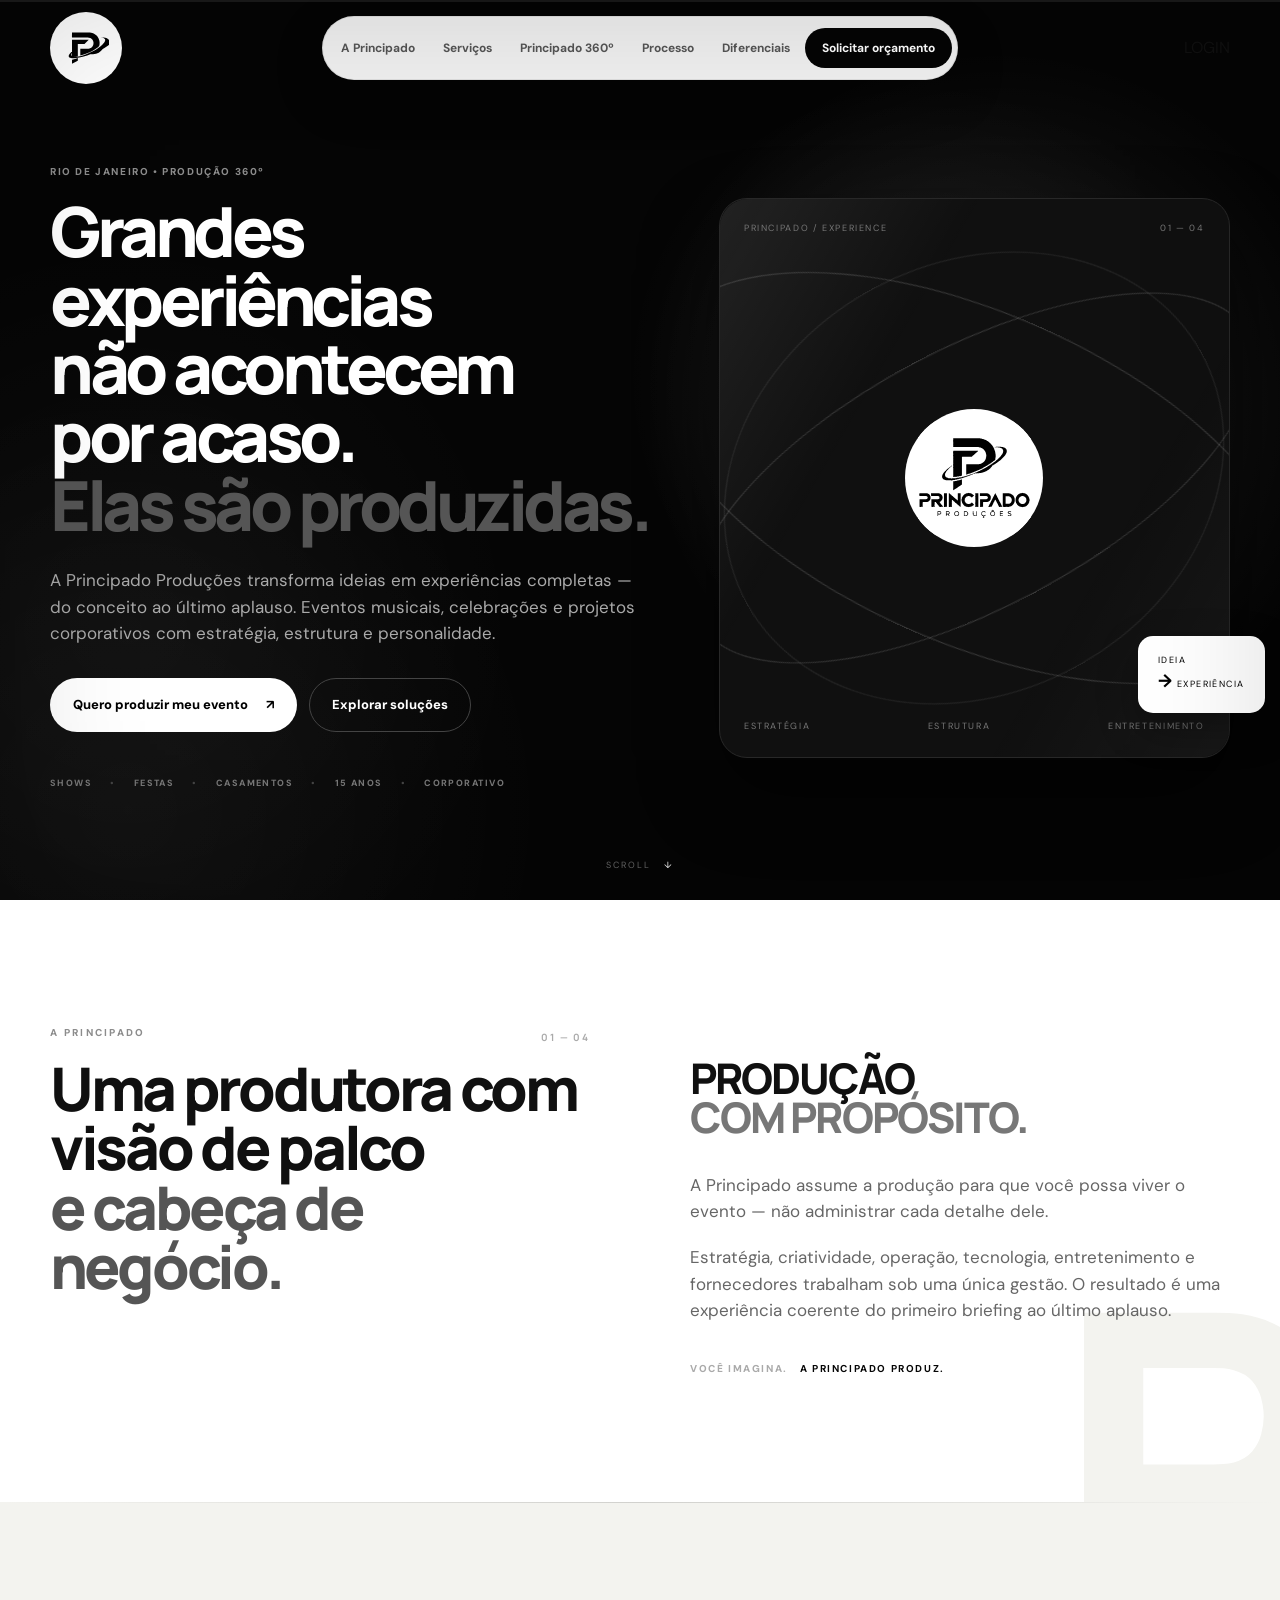
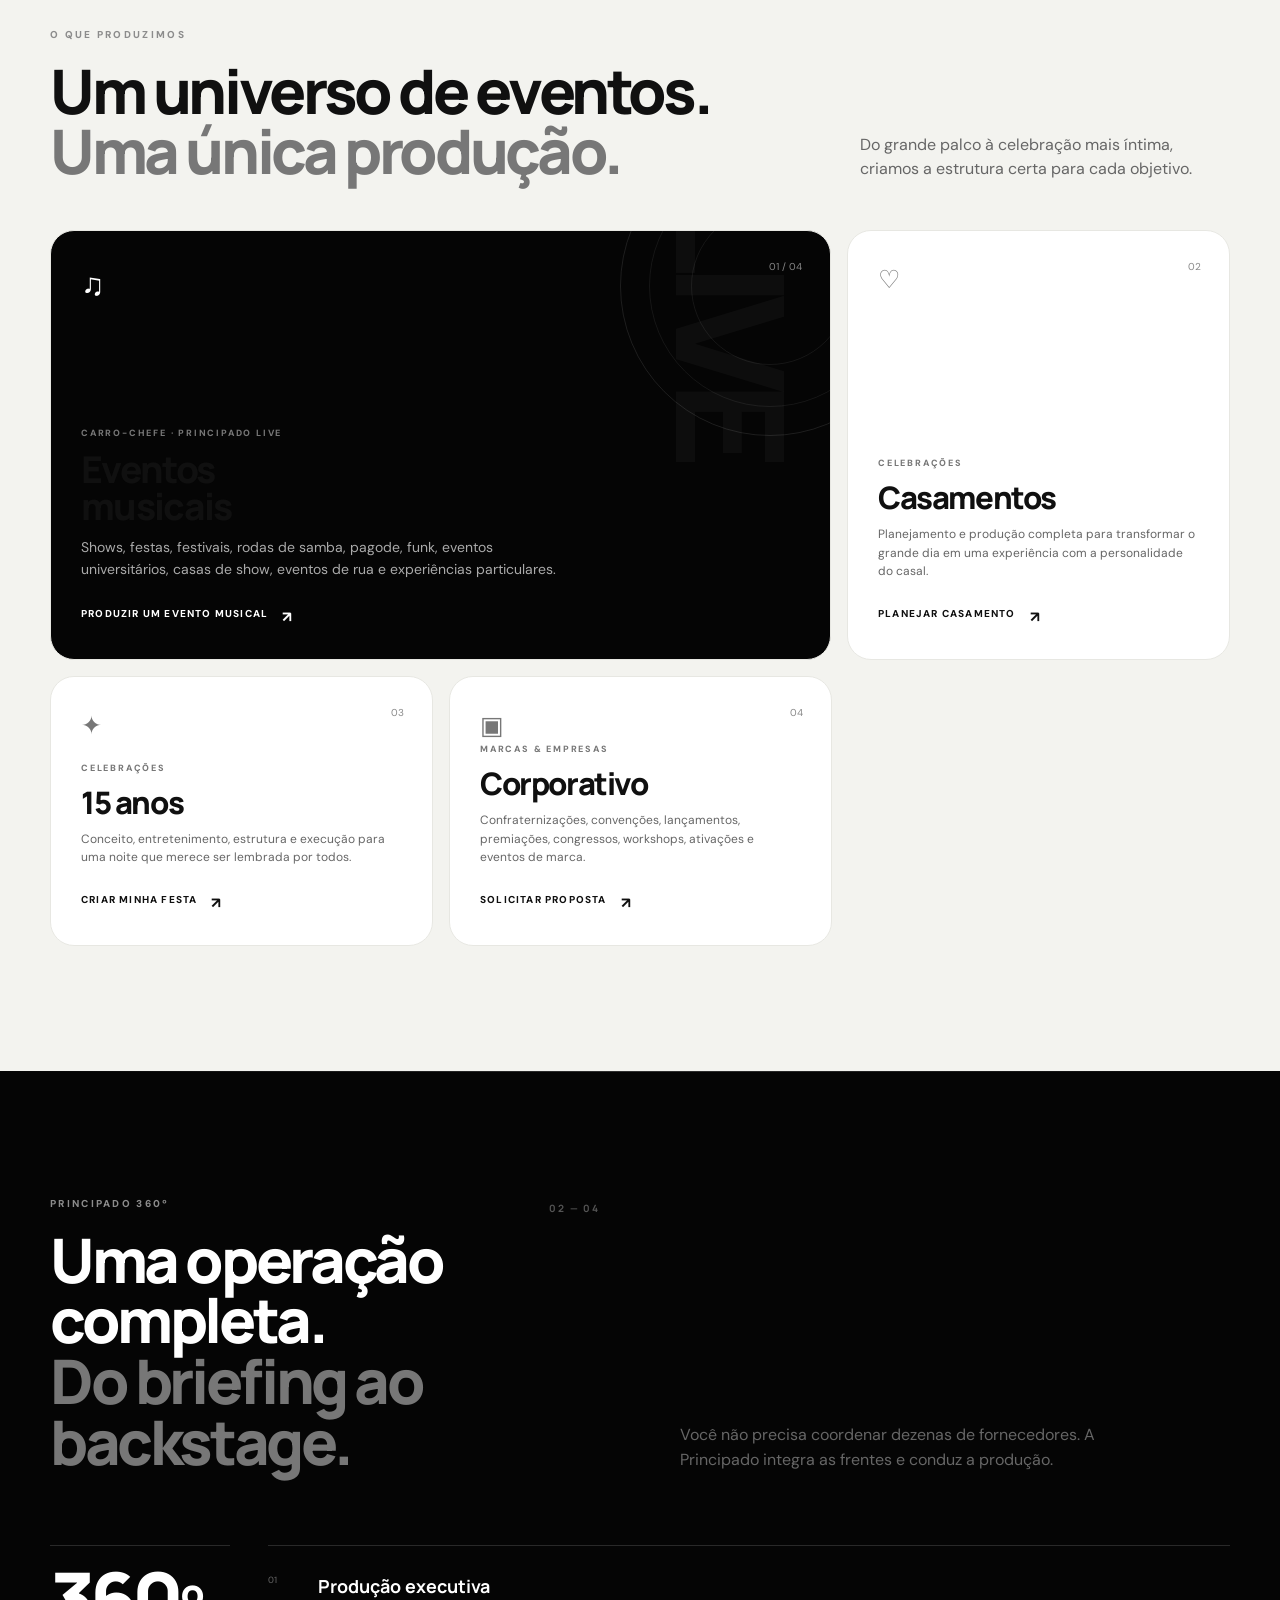
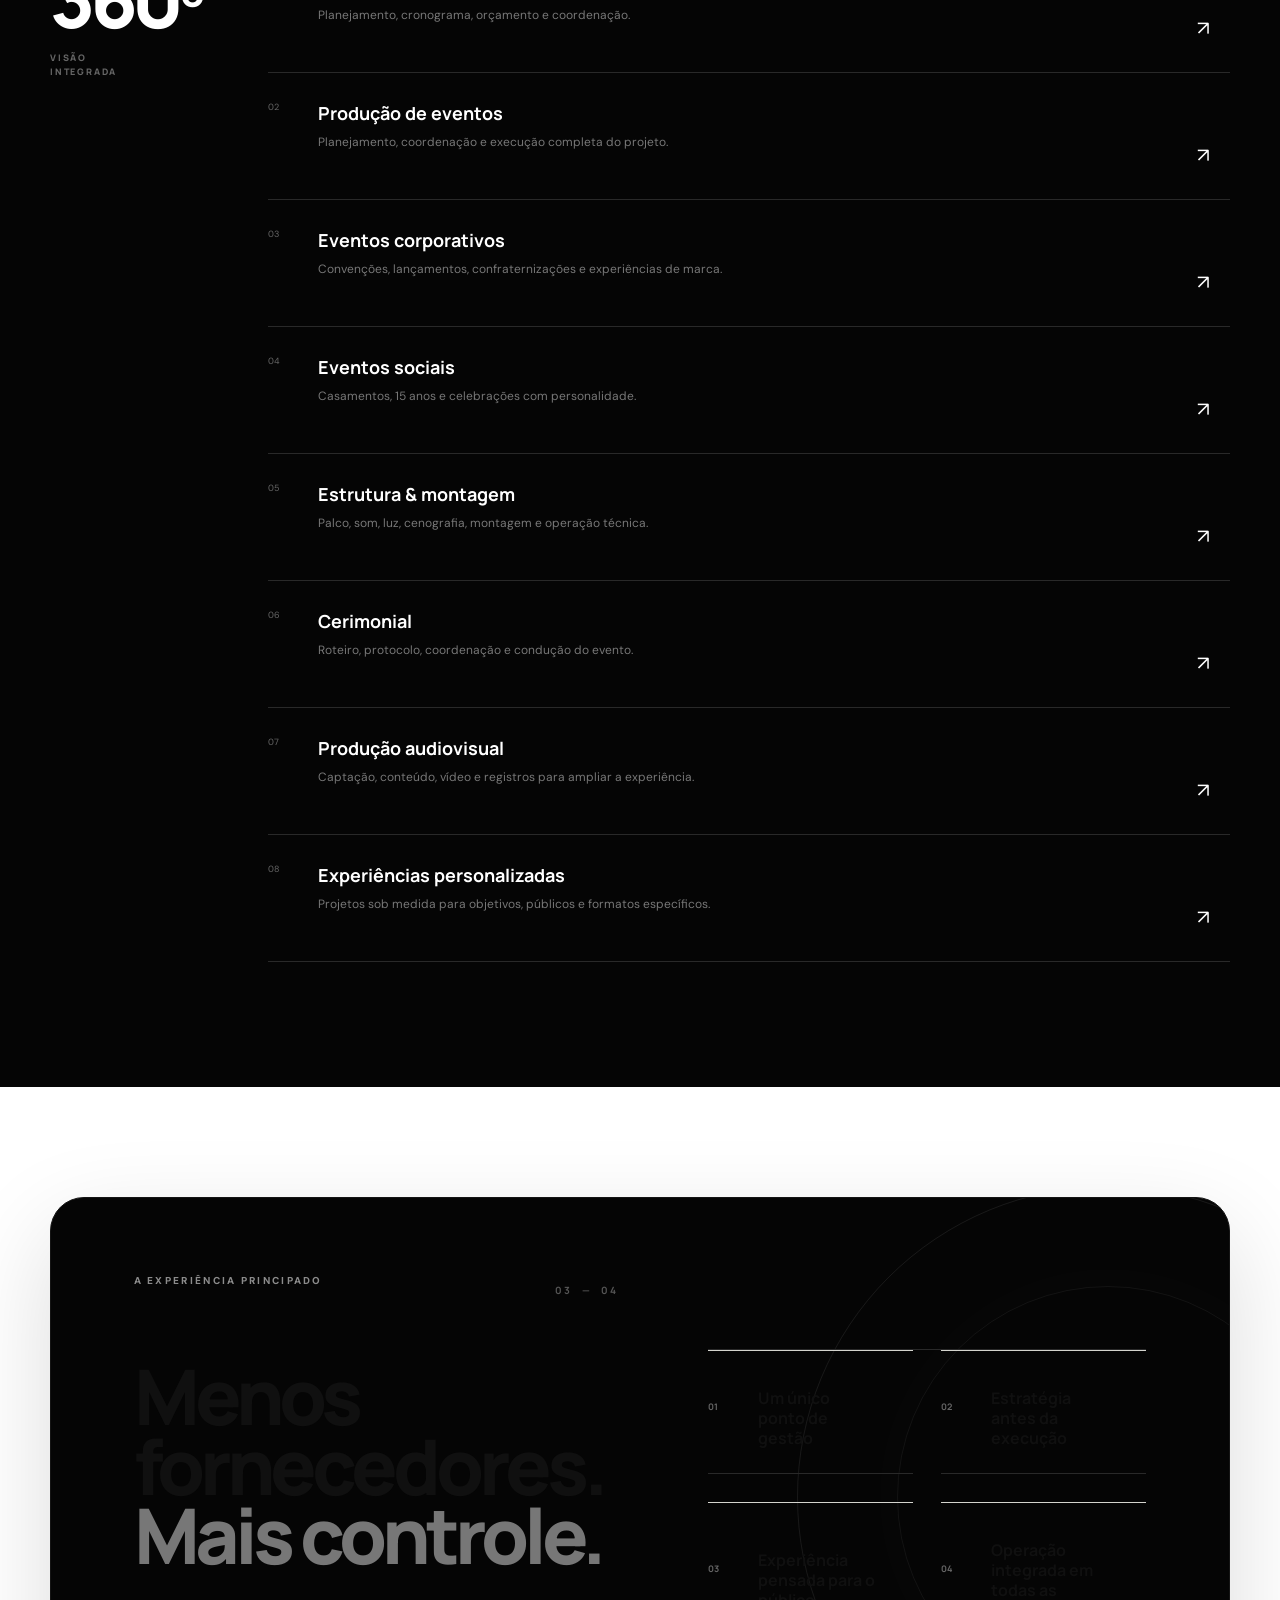
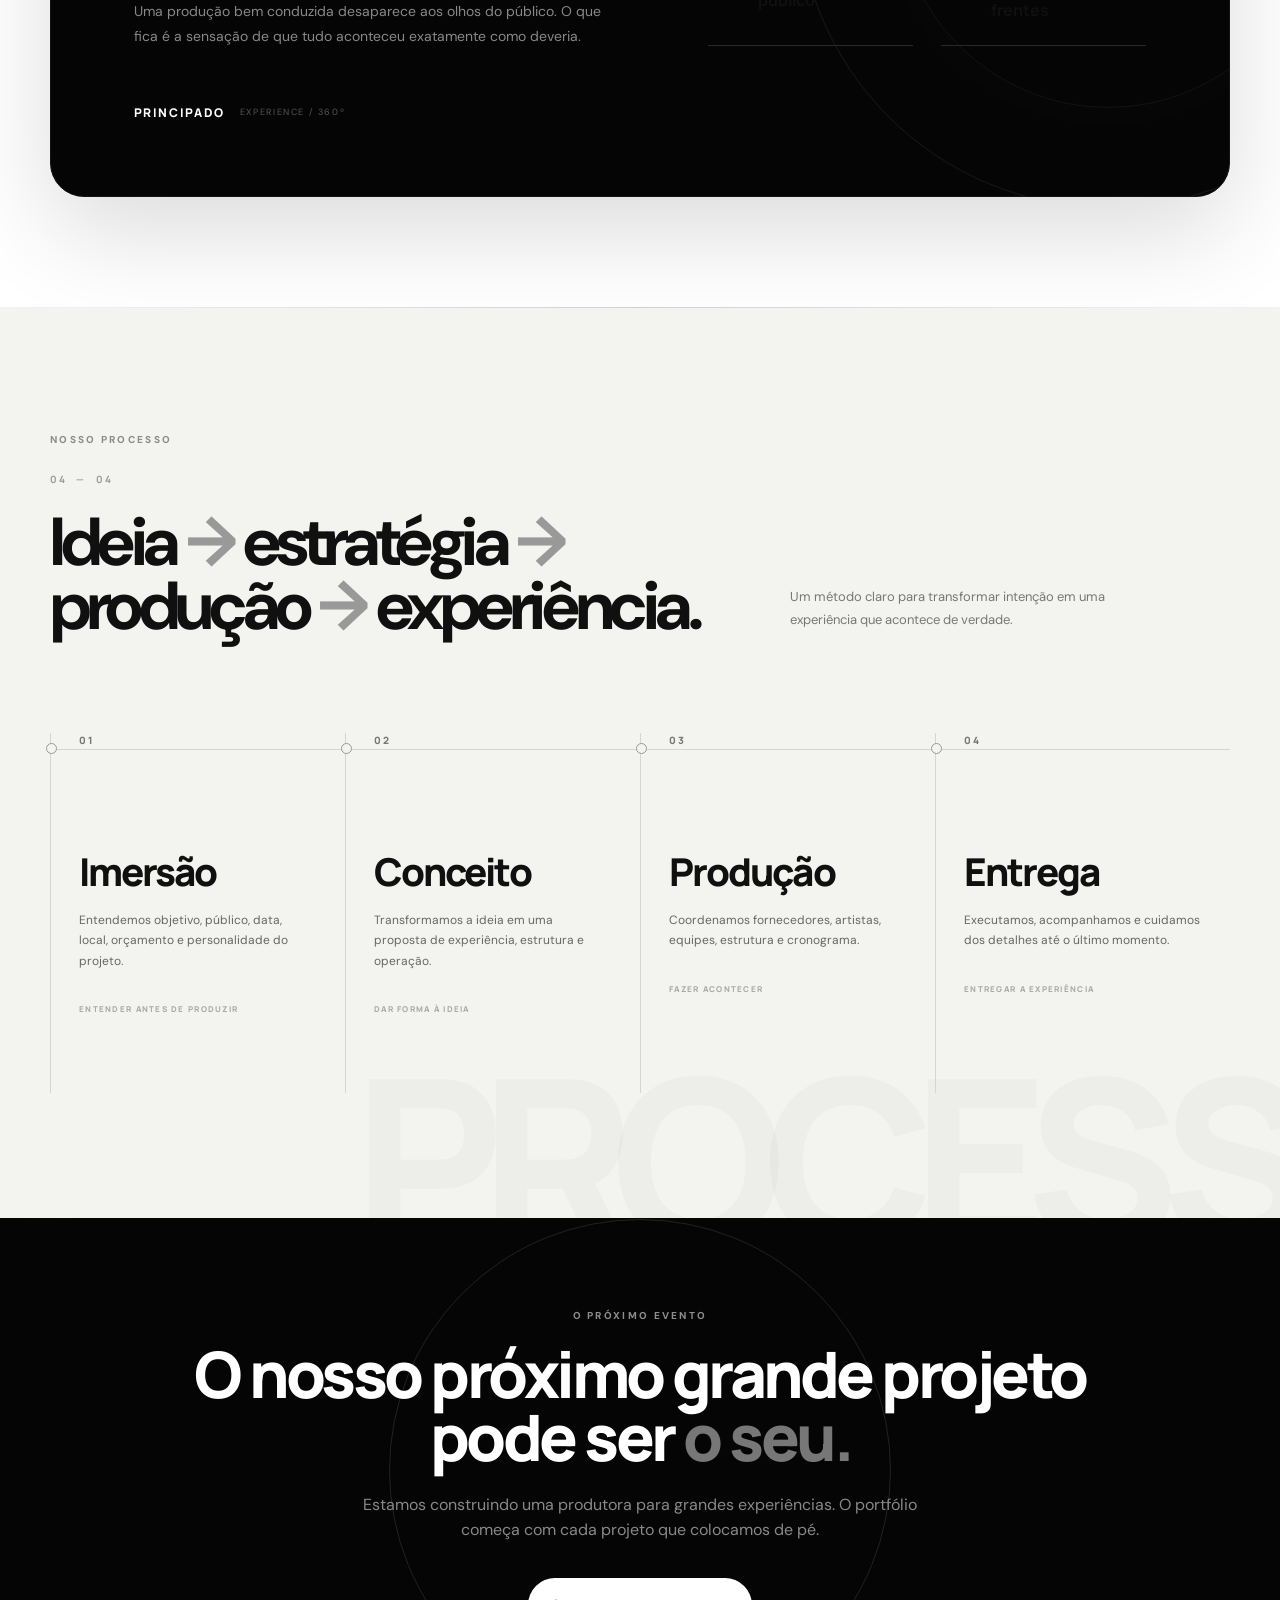
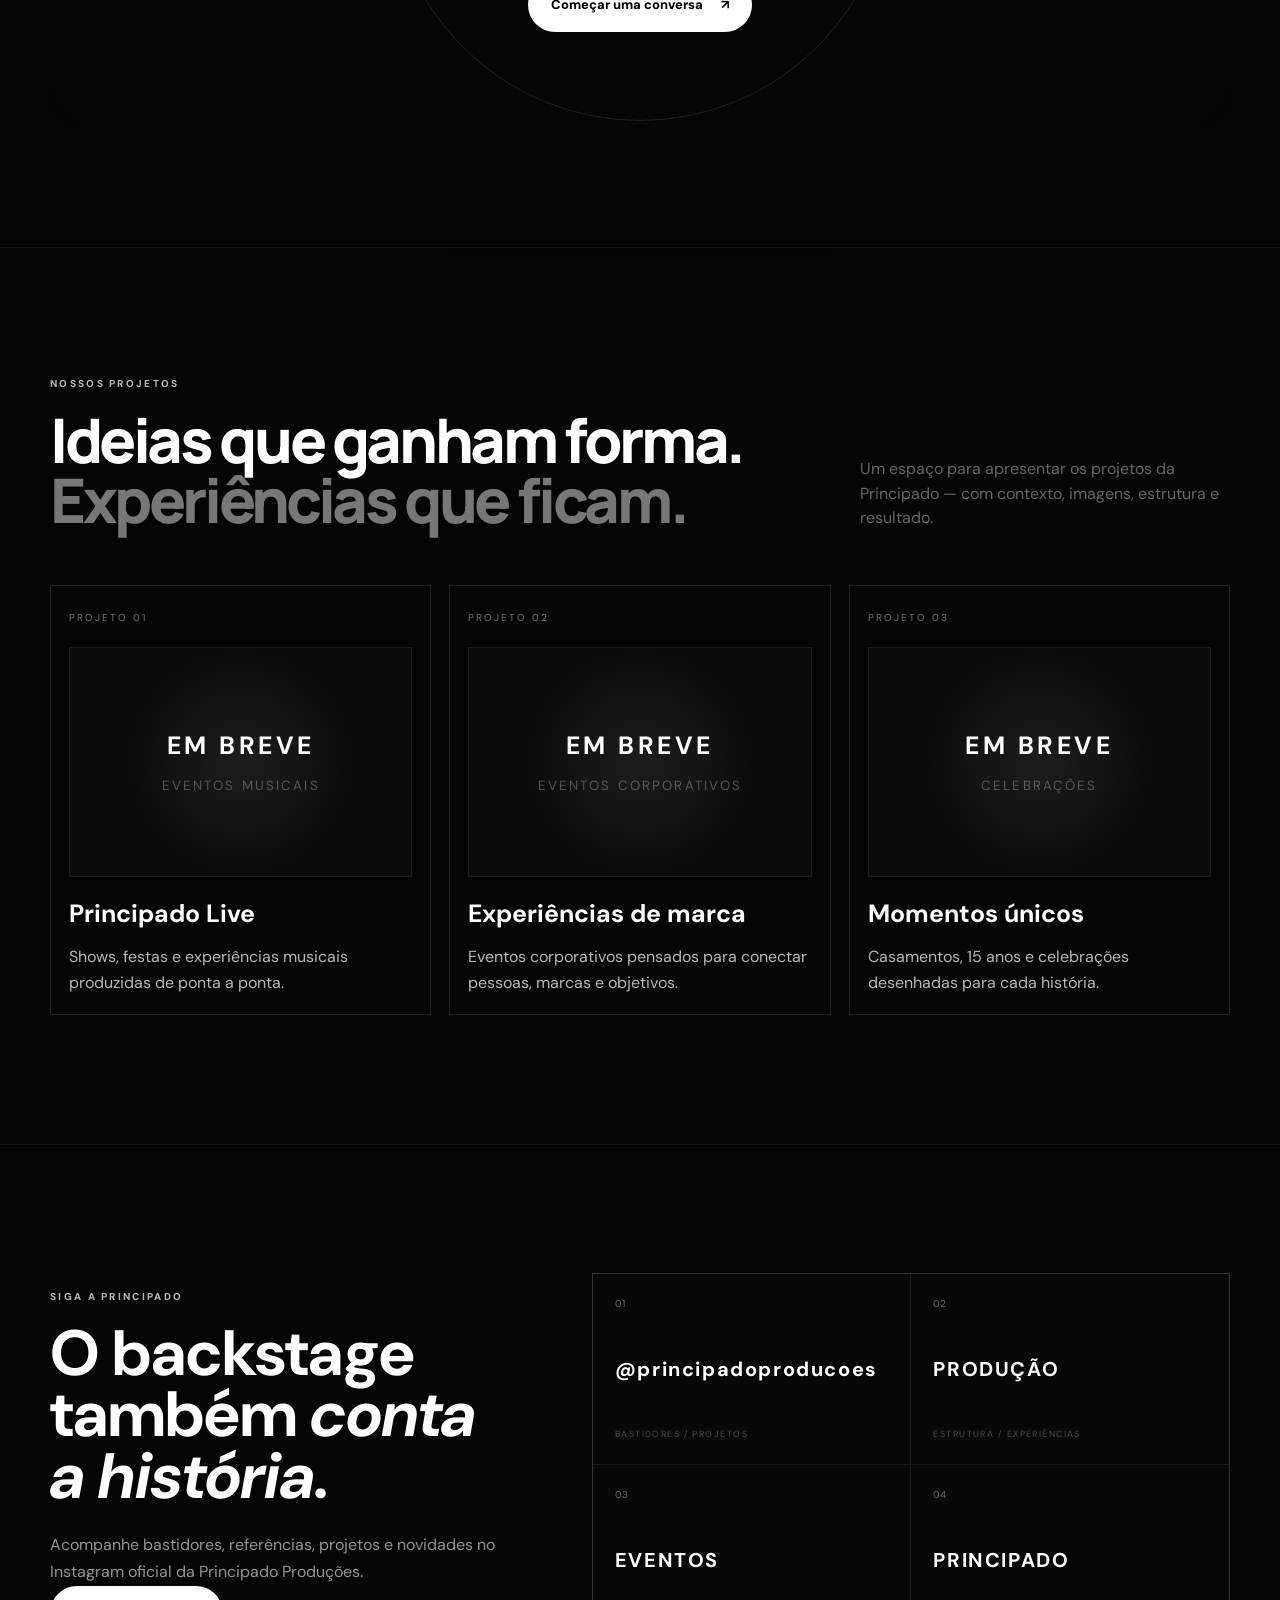
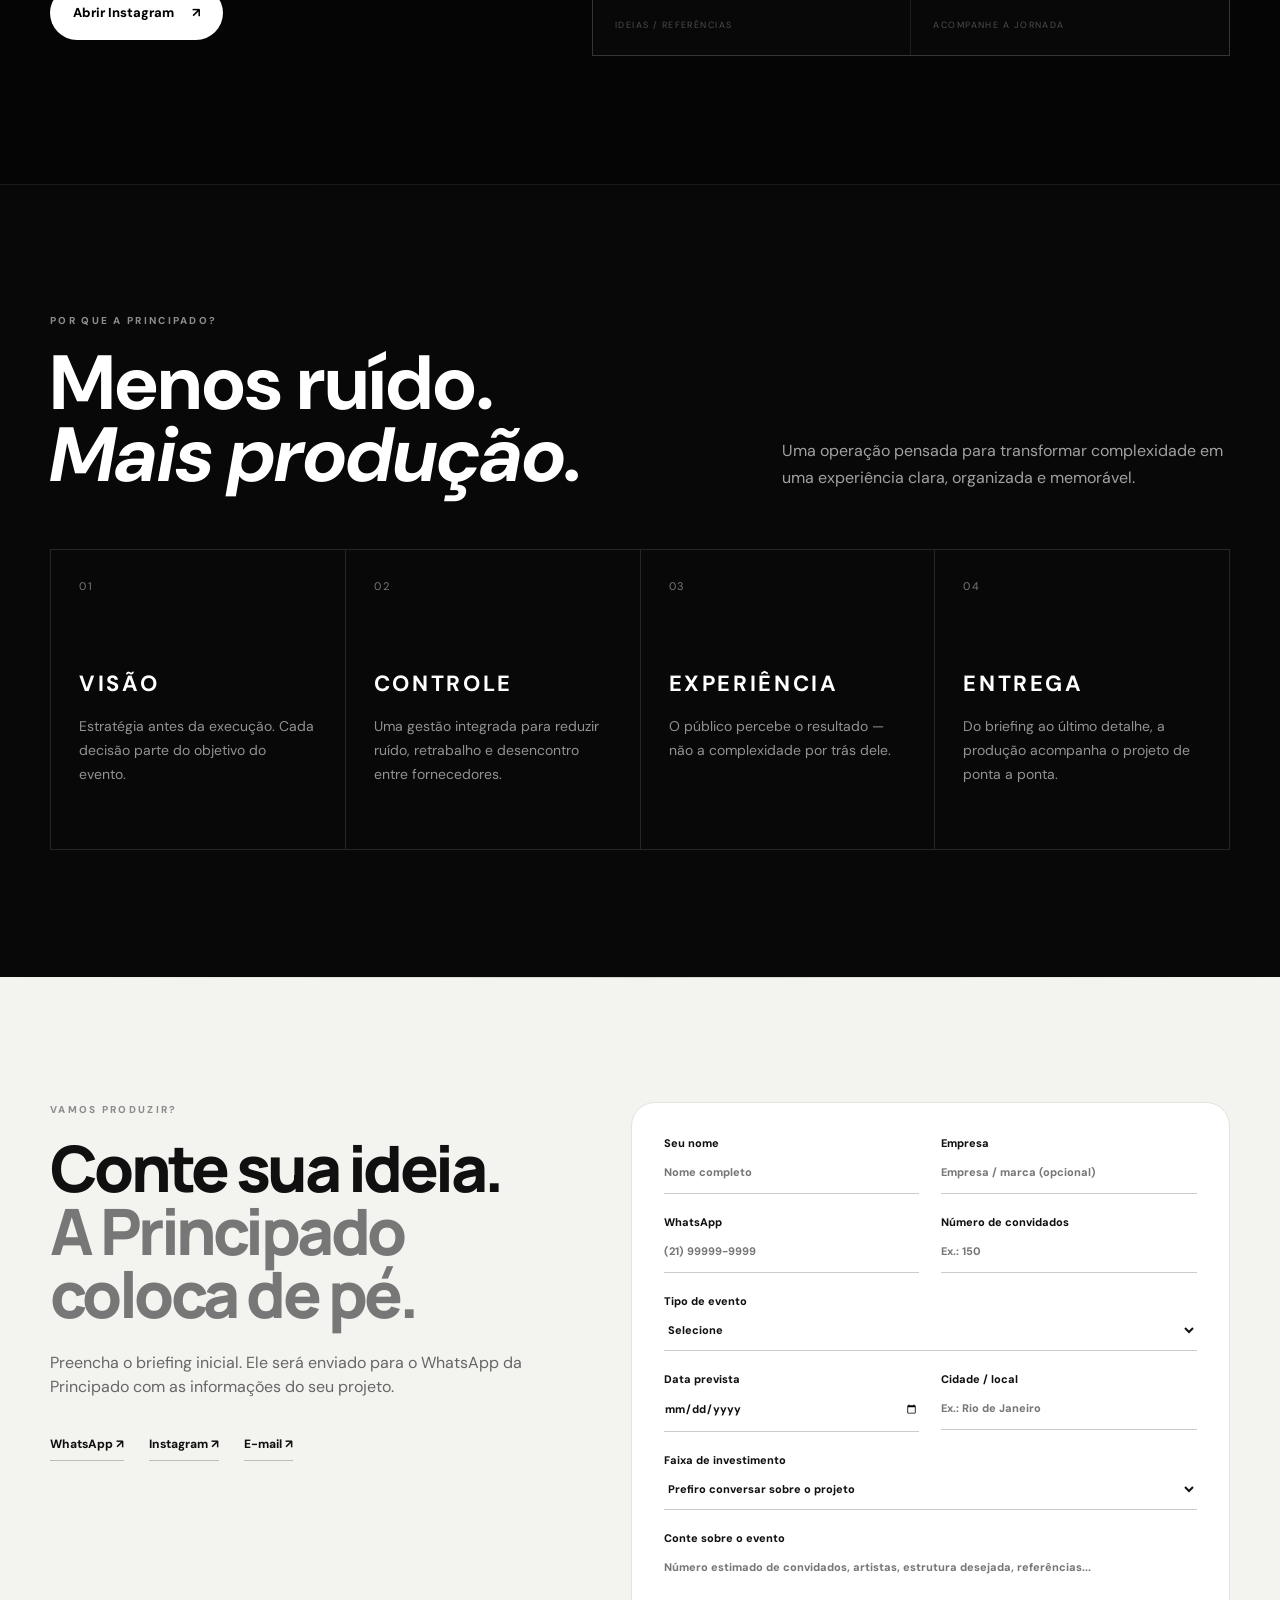
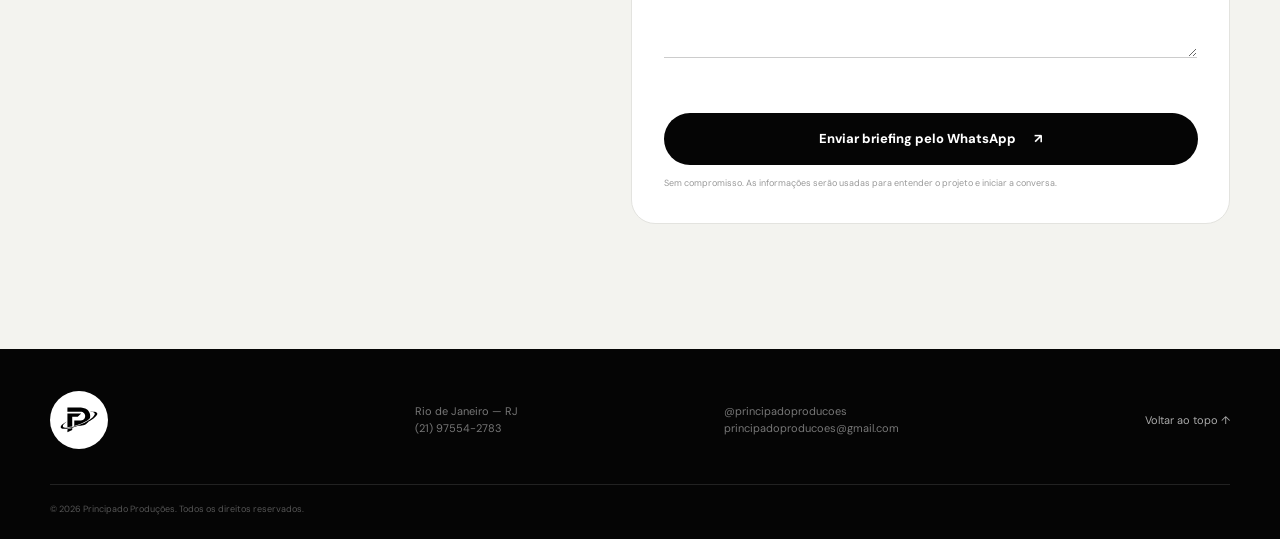
==== index.html @ 963b9188 "Add LOGIN link to home header" ====
<!doctype html>
<html lang="pt-BR">
<head>
  <meta charset="utf-8">
  <meta name="viewport" content="width=device-width,initial-scale=1">
  <meta name="description" content="Principado Produções — produção 360º de eventos musicais, casamentos, 15 anos e eventos corporativos no Rio de Janeiro.">
  <meta name="keywords" content="produção de eventos, eventos Rio de Janeiro, produção 360, shows, casamentos, 15 anos, eventos corporativos">
  <meta name="author" content="Principado Produções">
  <meta name="robots" content="index,follow,max-image-preview:large">
  <link rel="canonical" href="https://principadoproducoes.vercel.app/">
  <meta name="theme-color" content="#050505">
  <meta property="og:title" content="Principado Produções | Grandes experiências são produzidas">
  <meta property="og:description" content="Produção 360º para eventos musicais, sociais e corporativos.">
  <meta property="og:type" content="website">
  <meta property="og:url" content="https://principadoproducoes.vercel.app/">
  <meta property="og:locale" content="pt_BR">
  <meta name="twitter:card" content="summary_large_image">
  <meta name="twitter:title" content="Principado Produções | Grandes experiências são produzidas">
  <meta name="twitter:description" content="Produção 360º para eventos musicais, sociais e corporativos.">
  <title>Principado Produções | Grandes experiências são produzidas</title>
  <link rel="icon" type="image/svg+xml" href="assets/favicon-principado-exact.svg?v=5"><link rel="shortcut icon" href="assets/favicon-principado-exact.svg?v=5">
  <link rel="preconnect" href="https://fonts.googleapis.com">
  <link rel="preconnect" href="https://fonts.gstatic.com" crossorigin>
  <link href="https://fonts.googleapis.com/css2?family=DM+Sans:wght@400;500;600;700&family=Manrope:wght@500;600;700;800&display=swap" rel="stylesheet">
  <link rel="stylesheet" href="style.css">
  <script>
    window.va = window.va || function () { (window.vaq = window.vaq || []).push(arguments); };
    window.si = window.si || function () { (window.siq = window.siq || []).push(arguments); };
  </script>
  <script defer src="/_vercel/insights/script.js"></script>
  <script defer src="/_vercel/speed-insights/script.js"></script>
</head>
<body>
  <div class="cursor-glow"></div>

  <header class="header">
    <div class="container nav">
      <a class="brand brand-header-exact" href="#inicio" aria-label="Principado Produções"><span class="brand-header-circle" aria-hidden="true"><svg viewBox="0 0 1251 894" xmlns="http://www.w3.org/2000/svg" role="img" aria-label="P Principado Produções"><path fill="#000" d="M244 21l-1 140 2 2h428l30 2 40 12 30 18 28 29 17 32 7 24 3 20-1 35-9 35-11 23-12 17-19 19-24 16-33 14-27 5H470v188l71-21 80-30 104-43 81-39 64-37 41-28 39-31 33-33 10-45 1-50-3-27-7-32-17-48-24-43-17-22-24-24-38-28-32-17-37-14-31-8-34-6-44-4H244zm455 204H244v469l94-12 64-13 1-2-1-329 182-1zM1225 215l-10-17-16-13-21-10-35-9-37-5-32-1-51 3 57 8 21 6 19 9 15 13 6 9 4 12v22l-5 17-11 23-21 31-35 40-43 40-54 42-55 37-56 33-54 28-165 74-68 27-83 27-76 16-61 9-53 2-41-10-19-11-10-10-6-11-3-10v-16l6-20 10-19 20-26 37-36 60-48-44 24-50 33-37 29-32 30-22 26-12 20-7 22v16l3 10 8 13 10 9 17 9 22 7 34 5 57 0 47-4 86-13 97-22 122-38 84-32 76 0 33-3 48-10 35-12 35-17 43-29 36-35 30-39 47-25 51-32 60-44 36-31 43-44 32-44 12-31 1-16zM403 719l-3-1-53 20-48 14-54 12-1 109 158-82z"/></svg></span></a>
      <button class="menu-toggle" aria-label="Abrir menu" aria-expanded="false">
        <span></span><span></span><span></span>
      </button>
      <a class="login-link" href="https://principadodashboardproducoes.vercel.app/" aria-label="Login do painel Principado Produções">LOGIN</a>
      <nav class="nav-links">
        <a href="#principado">A Principado</a>
        <a href="#servicos">Serviços</a>
        <a href="#360">Principado 360º</a>
        <a href="#processo">Processo</a>
        <a href="#diferenciais">Diferenciais</a>
        <a class="nav-button" href="#orcamento">Solicitar orçamento</a>
      </nav>
    </div>
  </header>

  <main id="inicio">
    <section class="hero">
      <div class="hero-noise"></div>
      <div class="container hero-grid">
        <div class="hero-copy reveal">
          <p class="kicker">RIO DE JANEIRO • PRODUÇÃO 360º</p>
          <h1>Grandes experiências não acontecem por acaso.<br><em>Elas são produzidas.</em></h1>
          <p class="hero-lead">A Principado Produções transforma ideias em experiências completas — do conceito ao último aplauso. Eventos musicais, celebrações e projetos corporativos com estratégia, estrutura e personalidade.</p>
          <div class="actions">
            <a class="button primary" href="#orcamento">Quero produzir meu evento <b>↗</b></a>
            <a class="button secondary" href="#eventos">Explorar soluções</a>
          </div>
          <div class="hero-tags"><span>SHOWS</span><span>FESTAS</span><span>CASAMENTOS</span><span>15 ANOS</span><span>CORPORATIVO</span></div>
        </div>
        <div class="hero-experience reveal delay">
          <div class="hero-card">
            <div class="hero-card-top"><span>PRINCIPADO / EXPERIENCE</span><span>01 — 04</span></div>
            <div class="orbit orbit-one"></div><div class="orbit orbit-two"></div><div class="orbit orbit-three"></div>
            <div class="hero-logo-wrap"><span class="hero-logo-exact-circle"><img class="hero-logo-exact" src="assets/logo-principado-exact.svg" alt="Principado Produções"></span></div>
            <div class="hero-card-bottom"><span>ESTRATÉGIA</span><span>ESTRUTURA</span><span>ENTRETENIMENTO</span></div>
          </div>
          <div class="floating-note">IDEIA<br><strong>→</strong> EXPERIÊNCIA</div>
        </div>
      </div>
      <div class="scroll-hint">SCROLL <span>↓</span></div>
    </section>

    <section class="statement" id="principado">
      <div class="container statement-grid">
        <div class="statement-intro reveal"><p class="kicker">A PRINCIPADO</p><div class="statement-index">01 <span>—</span> 04</div><h2>Uma produtora com visão de palco <em>e cabeça de negócio.</em></h2></div>
        <div class="statement-copy reveal">
          <div class="statement-highlight">PRODUÇÃO<br><em>COM PROPÓSITO.</em></div>
          <p>A Principado assume a produção para que você possa viver o evento — não administrar cada detalhe dele.</p>
          <p>Estratégia, criatividade, operação, tecnologia, entretenimento e fornecedores trabalham sob uma única gestão. O resultado é uma experiência coerente do primeiro briefing ao último aplauso.</p>
          <div class="statement-signature"><span>VOCÊ IMAGINA.</span><strong>A PRINCIPADO PRODUZ.</strong></div>
        </div>
      </div>
    </section>

    <section class="event-section" id="eventos">
      <div class="container">
        <div class="section-head reveal"><div><p class="kicker">O QUE PRODUZIMOS</p><h2>Um universo de eventos.<br><em>Uma única produção.</em></h2></div><p>Do grande palco à celebração mais íntima, criamos a estrutura certa para cada objetivo.</p></div>
        <div class="event-grid">
          <article class="event-card main-event reveal"><div class="event-orbit" aria-hidden="true"></div><div class="event-icon">♫</div><span class="event-number">01 / 04</span><div class="event-content"><small>CARRO-CHEFE · PRINCIPADO LIVE</small><h3>Eventos<br>musicais</h3><p>Shows, festas, festivais, rodas de samba, pagode, funk, eventos universitários, casas de show, eventos de rua e experiências particulares.</p><a href="#orcamento">Produzir um evento musical <span>↗</span></a></div></article>
          <article class="event-card reveal"><div class="event-icon">♡</div><span class="event-number">02</span><div class="event-content"><small>CELEBRAÇÕES</small><h3>Casamentos</h3><p>Planejamento e produção completa para transformar o grande dia em uma experiência com a personalidade do casal.</p><a href="#orcamento">Planejar casamento <span>↗</span></a></div></article>
          <article class="event-card reveal"><div class="event-icon">✦</div><span class="event-number">03</span><div class="event-content"><small>CELEBRAÇÕES</small><h3>15 anos</h3><p>Conceito, entretenimento, estrutura e execução para uma noite que merece ser lembrada por todos.</p><a href="#orcamento">Criar minha festa <span>↗</span></a></div></article>
          <article class="event-card reveal"><div class="event-icon">▣</div><span class="event-number">04</span><div class="event-content"><small>MARCAS & EMPRESAS</small><h3>Corporativo</h3><p>Confraternizações, convenções, lançamentos, premiações, congressos, workshops, ativações e eventos de marca.</p><a href="#orcamento">Solicitar proposta <span>↗</span></a></div></article>
        </div>
      </div>
    </section>

    <section class="services" id="360"><span id="servicos" class="section-anchor" aria-hidden="true"></span>
      <div class="container">
        <div class="services-head reveal"><div class="services-title"><p class="kicker">PRINCIPADO 360º</p><div class="services-index">02 <span>—</span> 04</div><h2>Uma operação completa.<br><em>Do briefing ao backstage.</em></h2></div><p>Você não precisa coordenar dezenas de fornecedores. A Principado integra as frentes e conduz a produção.</p></div>
        <div class="services-stage"><div class="services-side reveal"><span class="services-side-number">360º</span><span class="services-side-label">VISÃO<br>INTEGRADA</span></div><div class="services-list">
          <div class="service reveal"><span>01</span><strong>Produção executiva</strong><p>Planejamento, cronograma, orçamento e coordenação.</p><a class="service-link" href="producao-de-eventos.html" aria-label="Conheça Produção de eventos">↗</a></div>
          <div class="service reveal"><span>02</span><strong>Produção de eventos</strong><p>Planejamento, coordenação e execução completa do projeto.</p><a class="service-link" href="producao-de-eventos.html">↗</a></div>
          <div class="service reveal"><span>03</span><strong>Eventos corporativos</strong><p>Convenções, lançamentos, confraternizações e experiências de marca.</p><a class="service-link" href="eventos-corporativos.html">↗</a></div>
          <div class="service reveal"><span>04</span><strong>Eventos sociais</strong><p>Casamentos, 15 anos e celebrações com personalidade.</p><a class="service-link" href="eventos-sociais.html">↗</a></div>
          <div class="service reveal"><span>05</span><strong>Estrutura & montagem</strong><p>Palco, som, luz, cenografia, montagem e operação técnica.</p><a class="service-link" href="estrutura-e-montagem.html">↗</a></div>
          <div class="service reveal"><span>06</span><strong>Cerimonial</strong><p>Roteiro, protocolo, coordenação e condução do evento.</p><a class="service-link" href="cerimonial.html">↗</a></div>
          <div class="service reveal"><span>07</span><strong>Produção audiovisual</strong><p>Captação, conteúdo, vídeo e registros para ampliar a experiência.</p><a class="service-link" href="producao-audiovisual.html">↗</a></div>
          <div class="service reveal"><span>08</span><strong>Experiências personalizadas</strong><p>Projetos sob medida para objetivos, públicos e formatos específicos.</p><a class="service-link" href="experiencias-personalizadas.html">↗</a></div>
        </div></div>
      </div>
    </section>

    <section class="experience experience-signature"><div class="container"><div class="experience-box reveal"><div class="experience-copy"><div class="experience-meta"><p class="kicker">A EXPERIÊNCIA PRINCIPADO</p><span>03 <i>—</i> 04</span></div><h2>Menos fornecedores.<br><em>Mais controle.</em></h2><p class="experience-lead">Uma produção bem conduzida desaparece aos olhos do público. O que fica é a sensação de que tudo aconteceu exatamente como deveria.</p><div class="experience-stamp"><strong>PRINCIPADO</strong><span>EXPERIENCE / 360º</span></div></div><div class="experience-points"><div class="experience-point"><b>01</b><span>Um único ponto de gestão</span><i>↗</i></div><div class="experience-point"><b>02</b><span>Estratégia antes da execução</span><i>↗</i></div><div class="experience-point"><b>03</b><span>Experiência pensada para o público</span><i>↗</i></div><div class="experience-point"><b>04</b><span>Operação integrada em todas as frentes</span><i>↗</i></div></div></div></div></section>

    <section class="process-section" id="processo"><div class="container"><div class="process-head reveal"><div><p class="kicker">NOSSO PROCESSO</p><span class="process-index">04 <i>—</i> 04</span><h2>Ideia <em>→</em> estratégia <em>→</em> produção <em>→</em> experiência.</h2></div><p>Um método claro para transformar intenção em uma experiência que acontece de verdade.</p></div><div class="process-timeline" data-process><div class="process-line"><span></span></div><div class="process-step reveal" data-process-step><span class="process-number">01</span><div class="process-marker"></div><div class="process-content"><h3>Imersão</h3><p>Entendemos objetivo, público, data, local, orçamento e personalidade do projeto.</p><small>ENTENDER ANTES DE PRODUZIR</small></div></div><div class="process-step reveal" data-process-step><span class="process-number">02</span><div class="process-marker"></div><div class="process-content"><h3>Conceito</h3><p>Transformamos a ideia em uma proposta de experiência, estrutura e operação.</p><small>DAR FORMA À IDEIA</small></div></div><div class="process-step reveal" data-process-step><span class="process-number">03</span><div class="process-marker"></div><div class="process-content"><h3>Produção</h3><p>Coordenamos fornecedores, artistas, equipes, estrutura e cronograma.</p><small>FAZER ACONTECER</small></div></div><div class="process-step reveal" data-process-step><span class="process-number">04</span><div class="process-marker"></div><div class="process-content"><h3>Entrega</h3><p>Executamos, acompanhamos e cuidamos dos detalhes até o último momento.</p><small>ENTREGAR A EXPERIÊNCIA</small></div></div></div></div></section>

    <section class="no-portfolio"><div class="container"><div class="future-card reveal"><p class="kicker">O PRÓXIMO EVENTO</p><h2>O nosso próximo grande projeto pode ser <em>o seu.</em></h2><p>Estamos construindo uma produtora para grandes experiências. O portfólio começa com cada projeto que colocamos de pé.</p><a class="button primary" href="#orcamento">Começar uma conversa <b>↗</b></a></div></div></section>

    
    <section class="portfolio-section" id="projetos">
      <div class="container">
        <div class="section-head reveal"><div><p class="kicker">NOSSOS PROJETOS</p><h2>Ideias que ganham forma.<br><em>Experiências que ficam.</em></h2></div><p>Um espaço para apresentar os projetos da Principado — com contexto, imagens, estrutura e resultado.</p></div>
        <div class="portfolio-grid">
          <article class="portfolio-card reveal"><span>PROJETO 01</span><div class="portfolio-placeholder"><strong>EM BREVE</strong><small>EVENTOS MUSICAIS</small></div><h3>Principado Live</h3><p>Shows, festas e experiências musicais produzidas de ponta a ponta.</p></article>
          <article class="portfolio-card reveal"><span>PROJETO 02</span><div class="portfolio-placeholder"><strong>EM BREVE</strong><small>EVENTOS CORPORATIVOS</small></div><h3>Experiências de marca</h3><p>Eventos corporativos pensados para conectar pessoas, marcas e objetivos.</p></article>
          <article class="portfolio-card reveal"><span>PROJETO 03</span><div class="portfolio-placeholder"><strong>EM BREVE</strong><small>CELEBRAÇÕES</small></div><h3>Momentos únicos</h3><p>Casamentos, 15 anos e celebrações desenhadas para cada história.</p></article>
        </div>
      </div>
    </section>
    <section class="instagram-section" id="instagram">
      <div class="container instagram-grid">
        <div class="instagram-copy reveal"><p class="kicker">SIGA A PRINCIPADO</p><h2>O backstage também <em>conta a história.</em></h2><p>Acompanhe bastidores, referências, projetos e novidades no Instagram oficial da Principado Produções.</p><a class="button primary" href="https://instagram.com/principadoproducoes" target="_blank" rel="noopener">Abrir Instagram <b>↗</b></a></div>
        <div class="instagram-wall reveal"><a href="https://instagram.com/principadoproducoes" target="_blank" rel="noopener"><span>01</span><strong>@principadoproducoes</strong><small>BASTIDORES / PROJETOS</small></a><a href="https://instagram.com/principadoproducoes" target="_blank" rel="noopener"><span>02</span><strong>PRODUÇÃO</strong><small>ESTRUTURA / EXPERIÊNCIAS</small></a><a href="https://instagram.com/principadoproducoes" target="_blank" rel="noopener"><span>03</span><strong>EVENTOS</strong><small>IDEIAS / REFERÊNCIAS</small></a><a href="https://instagram.com/principadoproducoes" target="_blank" rel="noopener"><span>04</span><strong>PRINCIPADO</strong><small>ACOMPANHE A JORNADA</small></a></div>
      </div>
    </section>
    <section class="why-principado" id="diferenciais">
      <div class="container">
        <div class="why-head reveal">
          <div><p class="kicker">POR QUE A PRINCIPADO?</p><h2>Menos ruído.<br><em>Mais produção.</em></h2></div>
          <p>Uma operação pensada para transformar complexidade em uma experiência clara, organizada e memorável.</p>
        </div>
        <div class="why-grid">
          <article class="why-card reveal"><span>01</span><h3>VISÃO</h3><p>Estratégia antes da execução. Cada decisão parte do objetivo do evento.</p></article>
          <article class="why-card reveal"><span>02</span><h3>CONTROLE</h3><p>Uma gestão integrada para reduzir ruído, retrabalho e desencontro entre fornecedores.</p></article>
          <article class="why-card reveal"><span>03</span><h3>EXPERIÊNCIA</h3><p>O público percebe o resultado — não a complexidade por trás dele.</p></article>
          <article class="why-card reveal"><span>04</span><h3>ENTREGA</h3><p>Do briefing ao último detalhe, a produção acompanha o projeto de ponta a ponta.</p></article>
        </div>
      </div>
    </section>

    <section class="budget" id="orcamento"><div class="container budget-grid"><div class="budget-copy reveal"><p class="kicker">VAMOS PRODUZIR?</p><h2>Conte sua ideia.<br><em>A Principado coloca de pé.</em></h2><p>Preencha o briefing inicial. Ele será enviado para o WhatsApp da Principado com as informações do seu projeto.</p><div class="direct-contact"><a href="https://wa.me/5521975542783" target="_blank" rel="noopener">WhatsApp <span>↗</span></a><a href="https://instagram.com/principadoproducoes" target="_blank" rel="noopener">Instagram <span>↗</span></a><a href="mailto:principadoproducoes@gmail.com">E-mail <span>↗</span></a></div></div>
      <form class="budget-form reveal" id="budgetForm" novalidate>
        <div class="form-honeypot" aria-hidden="true"><label>Não preencher<input name="website" tabindex="-1" autocomplete="off"></label></div><div class="form-row"><label>Seu nome<input name="name" required placeholder="Nome completo"></label><label>Empresa<input name="company" placeholder="Empresa / marca (opcional)"></label></div><div class="form-row"><label>WhatsApp<input name="phone" required placeholder="(21) 99999-9999"></label><label>Número de convidados<input name="guests" inputmode="numeric" placeholder="Ex.: 150"></label></div><label>Tipo de evento<select name="event" required><option value="" disabled selected>Selecione</option><option>Evento musical / show</option><option>Festa / evento particular</option><option>Casamento</option><option>15 anos</option><option>Evento corporativo</option><option>Outro</option></select></label><div class="form-row"><label>Data prevista<input type="date" name="date"></label><label>Cidade / local<input name="location" placeholder="Ex.: Rio de Janeiro"></label></div><label>Faixa de investimento<select name="budget"><option value="" selected>Prefiro conversar sobre o projeto</option><option>Até R$ 30 mil</option><option>R$ 30 mil a R$ 60 mil</option><option>R$ 60 mil a R$ 100 mil</option><option>Acima de R$ 100 mil</option></select></label><label>Conte sobre o evento<textarea name="message" rows="5" placeholder="Número estimado de convidados, artistas, estrutura desejada, referências..."></textarea></label><div class="form-status" id="formStatus" role="status" aria-live="polite"></div><button class="button primary" type="submit">Enviar briefing pelo WhatsApp <b>↗</b></button><small>Sem compromisso. As informações serão usadas para entender o projeto e iniciar a conversa.</small></form>
    </div></section>
  </main>

  <footer class="footer"><div class="container footer-grid"><a class="brand brand-header-exact" href="#inicio" aria-label="Principado Produções"><span class="brand-header-circle"><img src="assets/logo-p-only.svg" alt="Principado Produções"></span></a><div><p>Rio de Janeiro — RJ</p><p>(21) 97554-2783</p></div><div><p>@principadoproducoes</p><p>principadoproducoes@gmail.com</p></div><a href="#inicio">Voltar ao topo ↑</a></div><div class="container copyright">© <span id="year"></span> Principado Produções. Todos os direitos reservados.</div></footer>
  <script src="script.js" defer></script>
</body>
</html>
---- style.css ----
@import url("./style-00.css");
@import url("./style-01.css");
@import url("./style-02.css");
@import url("./style-03.css");
@import url("./style-04.css");
@import url("./style-05.css");

/* --- Principado 2026 conversion, accessibility and responsive polish --- */
html{scroll-behavior:smooth}
body{overflow-x:hidden}
.why-principado{padding:clamp(80px,10vw,150px) 0;background:#080808;border-top:1px solid rgba(255,255,255,.08)}
.why-head{display:grid;grid-template-columns:1.2fr .8fr;gap:60px;align-items:end;margin-bottom:58px}
.why-head h2{margin:.4rem 0 0;font-size:clamp(42px,6vw,86px);line-height:.94}
.why-head>p{max-width:480px;color:rgba(255,255,255,.62);font-size:16px;line-height:1.7}
.why-grid{display:grid;grid-template-columns:repeat(4,1fr);border-top:1px solid rgba(255,255,255,.12);border-left:1px solid rgba(255,255,255,.12)}
.why-card{min-height:300px;padding:28px;border-right:1px solid rgba(255,255,255,.12);border-bottom:1px solid rgba(255,255,255,.12);transition:transform .35s ease,background .35s ease}
.why-card:hover{transform:translateY(-6px);background:rgba(255,255,255,.025)}
.why-card>span{display:block;font-size:11px;letter-spacing:.18em;opacity:.45;margin-bottom:72px}
.why-card h3{font-size:22px;letter-spacing:.12em;margin:0 0 14px}
.why-card p{font-size:14px;line-height:1.7;color:rgba(255,255,255,.56);margin:0}
.form-honeypot{position:absolute!important;width:1px;height:1px;overflow:hidden;clip:rect(0 0 0 0);white-space:nowrap}
.form-status{min-height:20px;margin:0 0 10px;font-size:13px;color:rgba(255,255,255,.68)}
.form-status.success{color:#fff}
.nav-links a.active{opacity:1}
@media (max-width:1100px){
  .why-grid{grid-template-columns:repeat(2,1fr)}
}
@media (max-width:800px){
  .why-head{grid-template-columns:1fr;gap:24px;margin-bottom:38px}
  .why-grid{grid-template-columns:1fr}
  .why-card{min-height:0;padding:24px}
  .why-card>span{margin-bottom:42px}
}
@media (max-width:600px){
  .why-principado{padding:78px 0}
  .why-head h2{font-size:clamp(38px,13vw,58px)}
}
@media (prefers-reduced-motion:reduce){
  html{scroll-behavior:auto}
  *,*::before,*::after{animation-duration:.01ms!important;animation-iteration-count:1!important;transition-duration:.01ms!important}
}

/* --- Sales funnel / services / portfolio --- */
.section-anchor{position:relative;top:-100px;display:block}.service{position:relative}.service-link{margin-left:auto;color:inherit;text-decoration:none;font-size:20px;transition:transform .25s ease,opacity .25s ease}.service:hover .service-link{transform:translate(4px,-4px);opacity:1}.portfolio-section,.instagram-section{padding:clamp(80px,10vw,150px) 0;background:#050505;border-top:1px solid rgba(255,255,255,.08)}.portfolio-grid{display:grid;grid-template-columns:repeat(3,1fr);gap:18px;margin-top:54px}.portfolio-card{border:1px solid rgba(255,255,255,.12);padding:18px;min-height:420px;transition:transform .35s ease,border-color .35s ease}.portfolio-card:hover{transform:translateY(-6px);border-color:rgba(255,255,255,.28)}.portfolio-card>span{font-size:10px;letter-spacing:.2em;opacity:.45}.portfolio-placeholder{height:230px;margin:18px 0;display:flex;flex-direction:column;align-items:center;justify-content:center;background:radial-gradient(circle,rgba(255,255,255,.08),transparent 55%),#0b0b0b;border:1px solid rgba(255,255,255,.08)}.portfolio-placeholder strong{font-size:25px;letter-spacing:.14em}.portfolio-placeholder small{margin-top:10px;letter-spacing:.16em;opacity:.45}.portfolio-card h3{font-size:25px;margin:0 0 10px}.portfolio-card p{color:rgba(255,255,255,.55);line-height:1.65;margin:0}.instagram-grid{display:grid;grid-template-columns:.85fr 1.15fr;gap:70px;align-items:center}.instagram-copy h2{font-size:clamp(42px,5vw,74px);line-height:.96;margin:.5rem 0 24px}.instagram-copy p:not(.kicker){color:rgba(255,255,255,.58);line-height:1.7;max-width:520px}.instagram-wall{display:grid;grid-template-columns:1fr 1fr;gap:1px;background:rgba(255,255,255,.1);border:1px solid rgba(255,255,255,.1)}.instagram-wall a{min-height:190px;padding:22px;background:#080808;color:#fff;text-decoration:none;display:flex;flex-direction:column;justify-content:space-between;transition:background .3s ease}.instagram-wall a:hover{background:#111}.instagram-wall span{font-size:10px;opacity:.4}.instagram-wall strong{font-size:20px;letter-spacing:.08em}.instagram-wall small{font-size:9px;letter-spacing:.16em;opacity:.45}@media(max-width:900px){.portfolio-grid{grid-template-columns:1fr 1fr}.instagram-grid{grid-template-columns:1fr;gap:45px}}@media(max-width:600px){.portfolio-grid{grid-template-columns:1fr}.instagram-wall{grid-template-columns:1fr}.instagram-wall a{min-height:150px}}

/* Contrast pass: ensure text remains readable on dark backgrounds */
body{color:#f5f5f5}.service-page,.portfolio-section,.instagram-section{color:#f5f5f5}.service-page p,.portfolio-section p,.instagram-section p{color:rgba(255,255,255,.72)}.portfolio-card p,.service-content p{color:rgba(255,255,255,.72)}.portfolio-card h3,.service-body h2,.instagram-copy h2{color:#fff}.service-point{color:rgba(255,255,255,.9)}.service-point span,.portfolio-placeholder small,.instagram-wall small{color:rgba(255,255,255,.62)}.instagram-wall strong{color:#fff}.section-head>p{color:rgba(255,255,255,.72)}


/* Light surfaces: use dark text for clear contrast */
body{color:#101010}
.statement,.event-section,.experience,.process-section,.budget{color:#101010}
.statement h2,.statement-highlight,.event-content h3,.experience h2,.experience-points span,.center-head h2,.process-step h3,.budget h2{color:#101010}
.statement-copy,.event-content p,.section-head>p,.services-head>p,.experience-points b,.process-step p,.budget-copy>p:not(.kicker){color:#666}
.event-content small{color:#777}
.event-number{color:#888}
.process-step span{color:#777}
.experience-points div{color:#101010}
.budget-form{color:#101010}
.budget-form label{color:#101010}
.budget-form input,.budget-form select,.budget-form textarea{color:#111}
.budget-form input::placeholder,.budget-form textarea::placeholder{color:#777;opacity:1}
.statement h2 em,.hero h1 em,.statement h2 em{color:#555}
.statement-highlight em{color:#777}

/* Header adapts to light sections while keeping white text over dark hero */
.header:not(.on-dark) .brand-text{color:#050505!important}
.header:not(.on-dark) .brand-text small{color:#050505!important}
.header:not(.on-dark) .menu-toggle span{background:#000!important}

/* Dark sections keep their intended light typography */
.hero,.services,.why-principado,.portfolio-section,.instagram-section,.footer{color:#fff}
.hero h1,.services-head h2,.why-head h2,.portfolio-card h3,.instagram-copy h2,.footer{color:#fff}
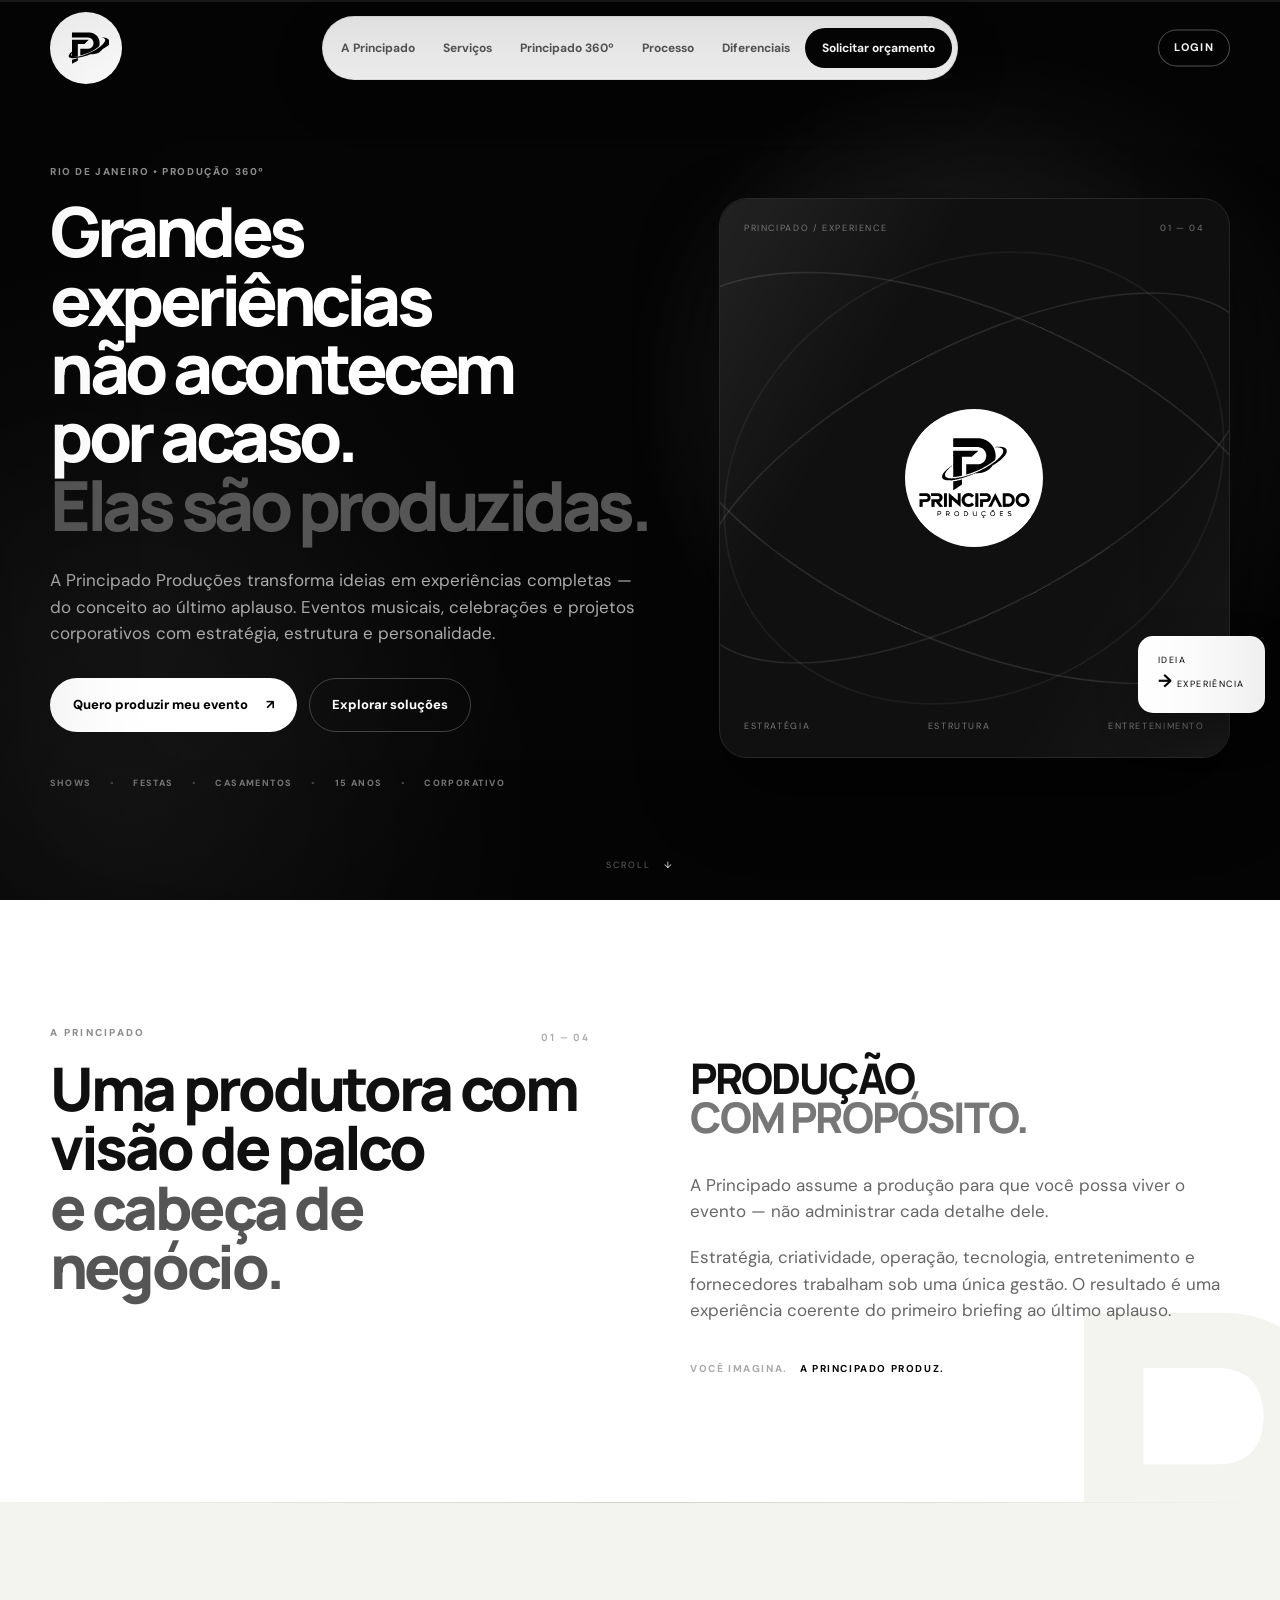
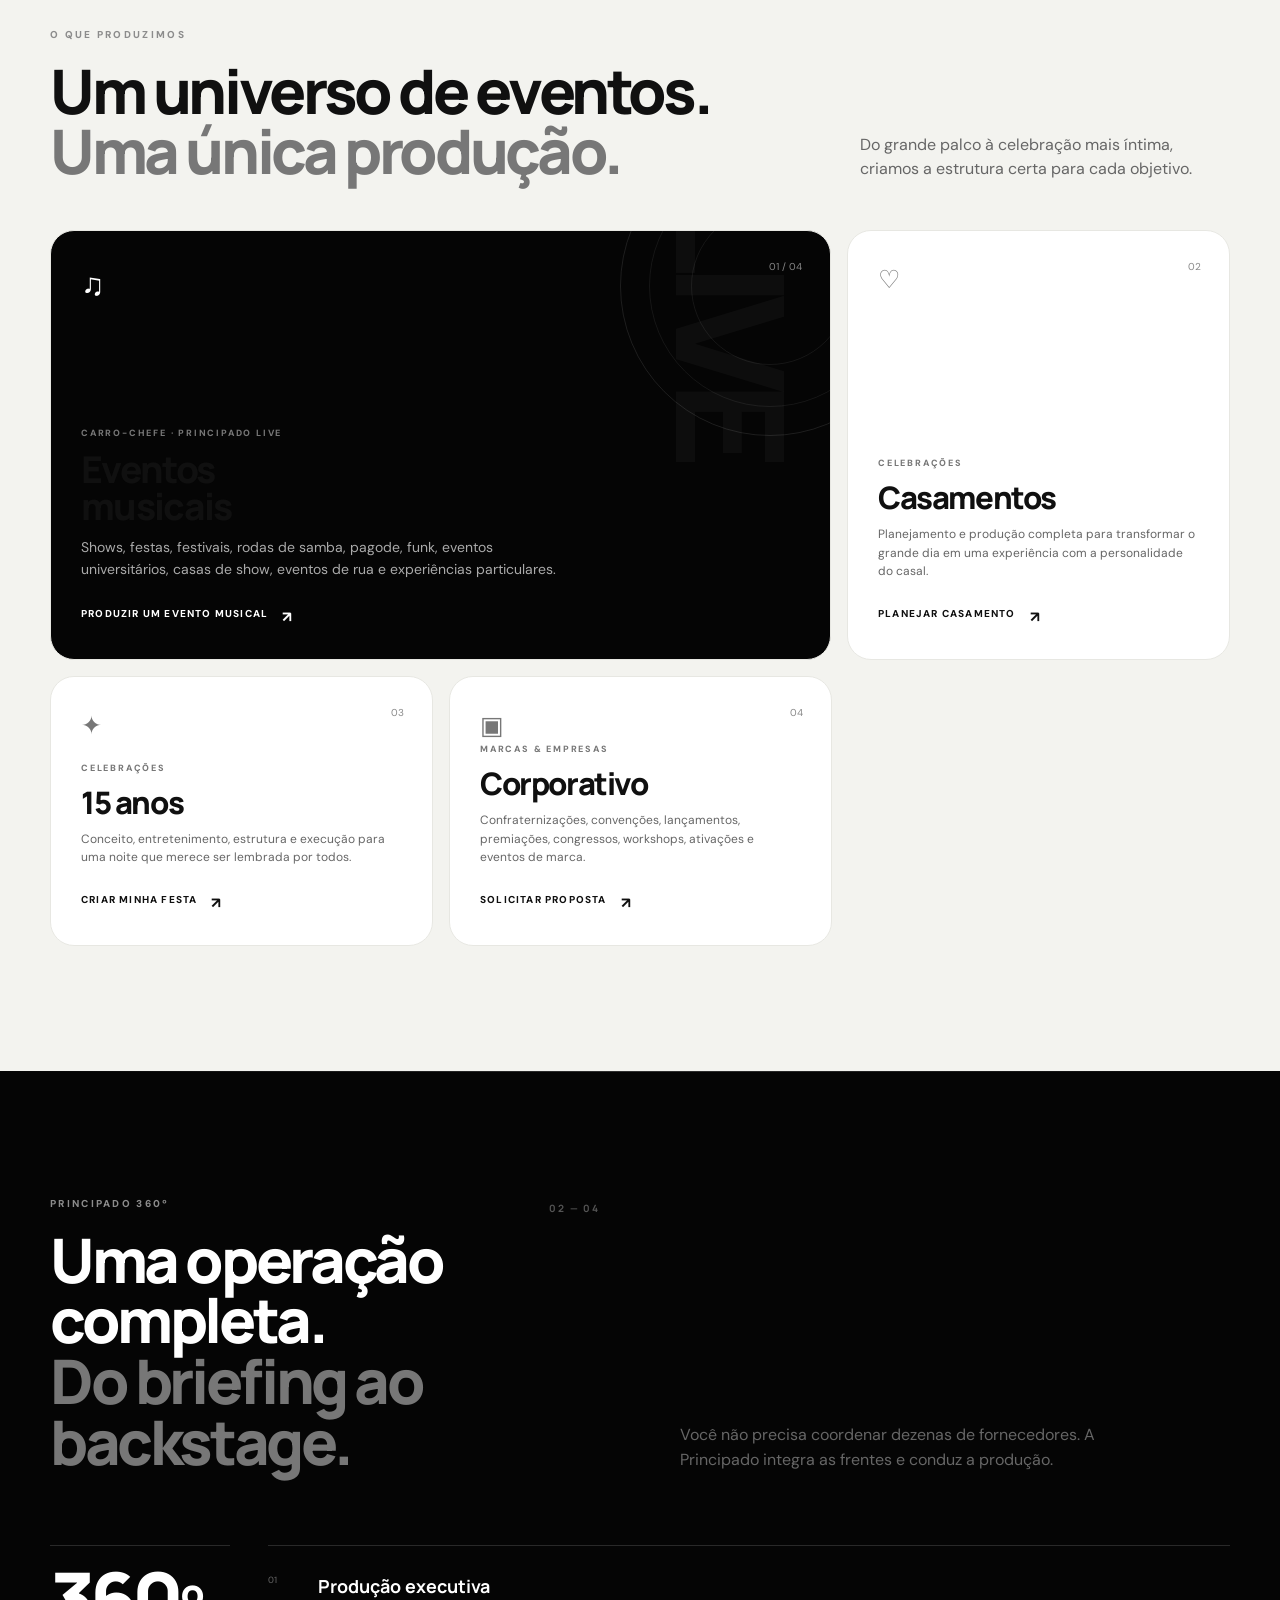
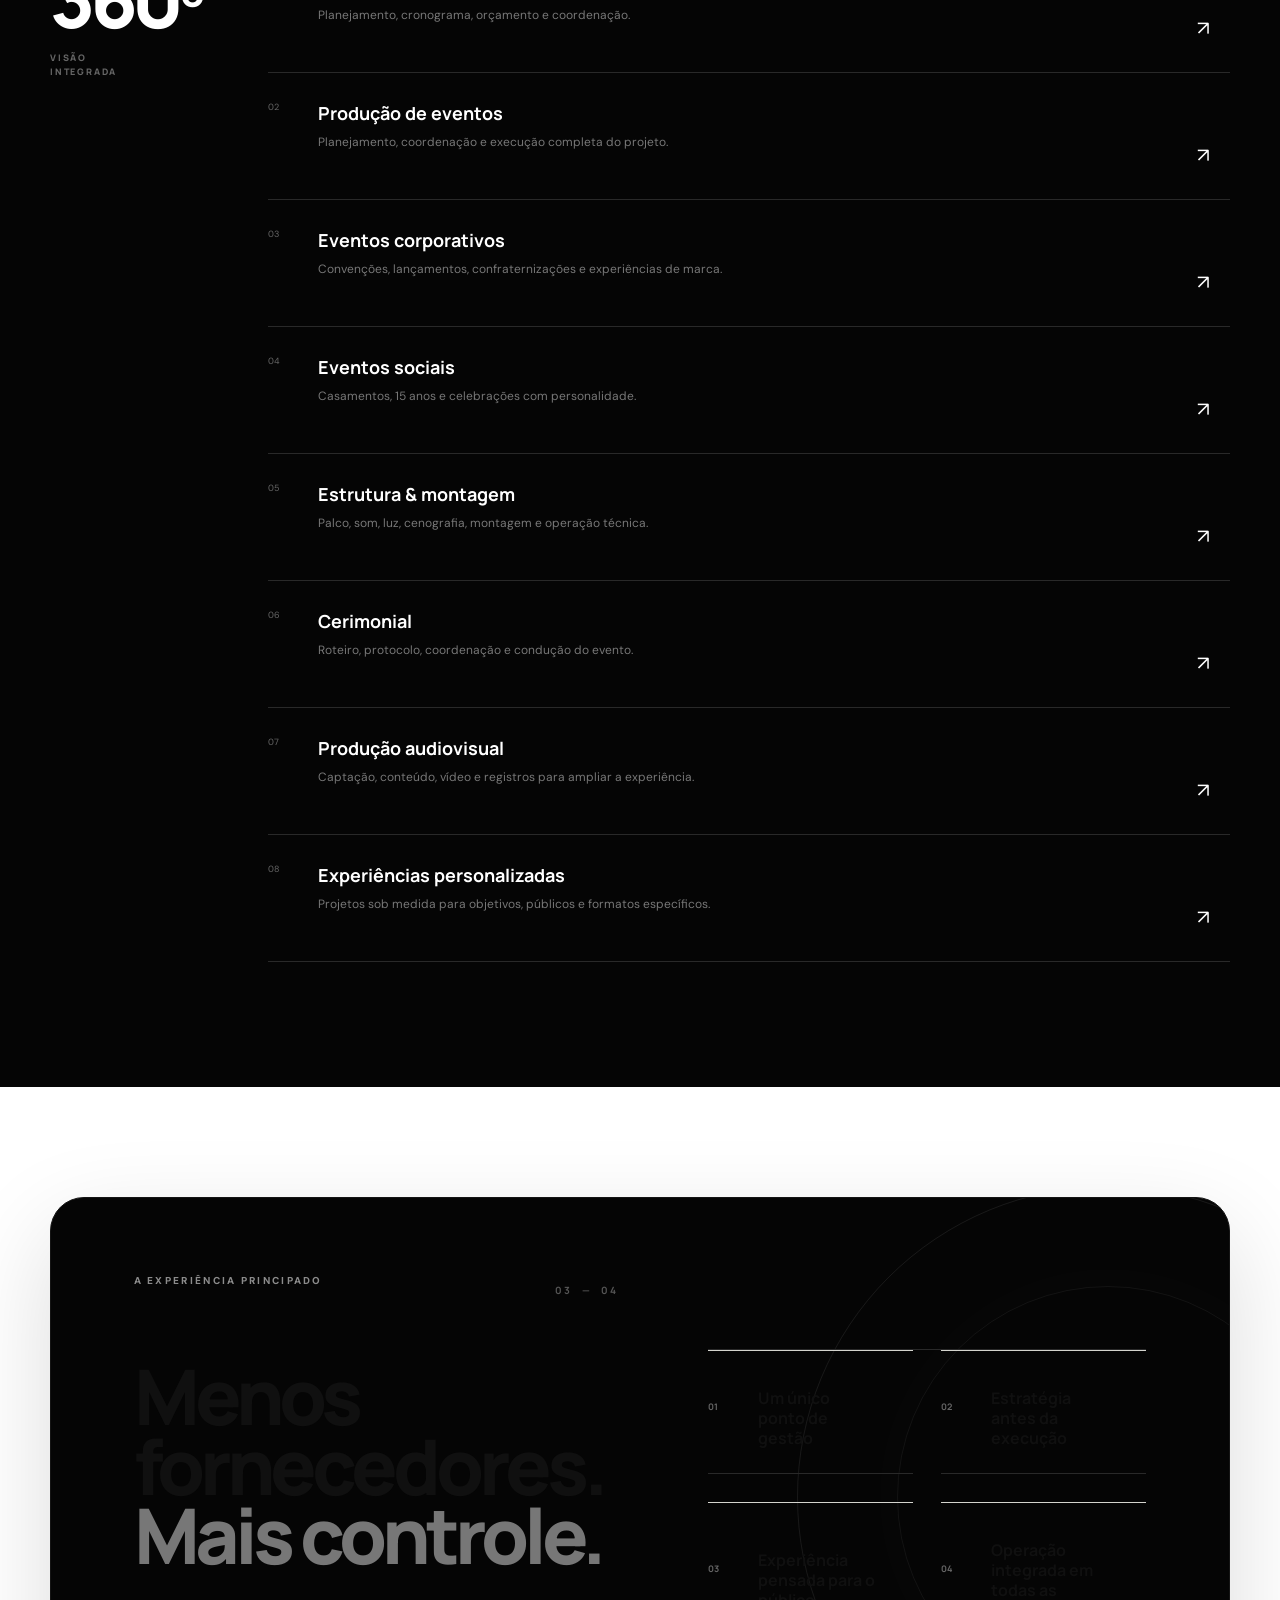
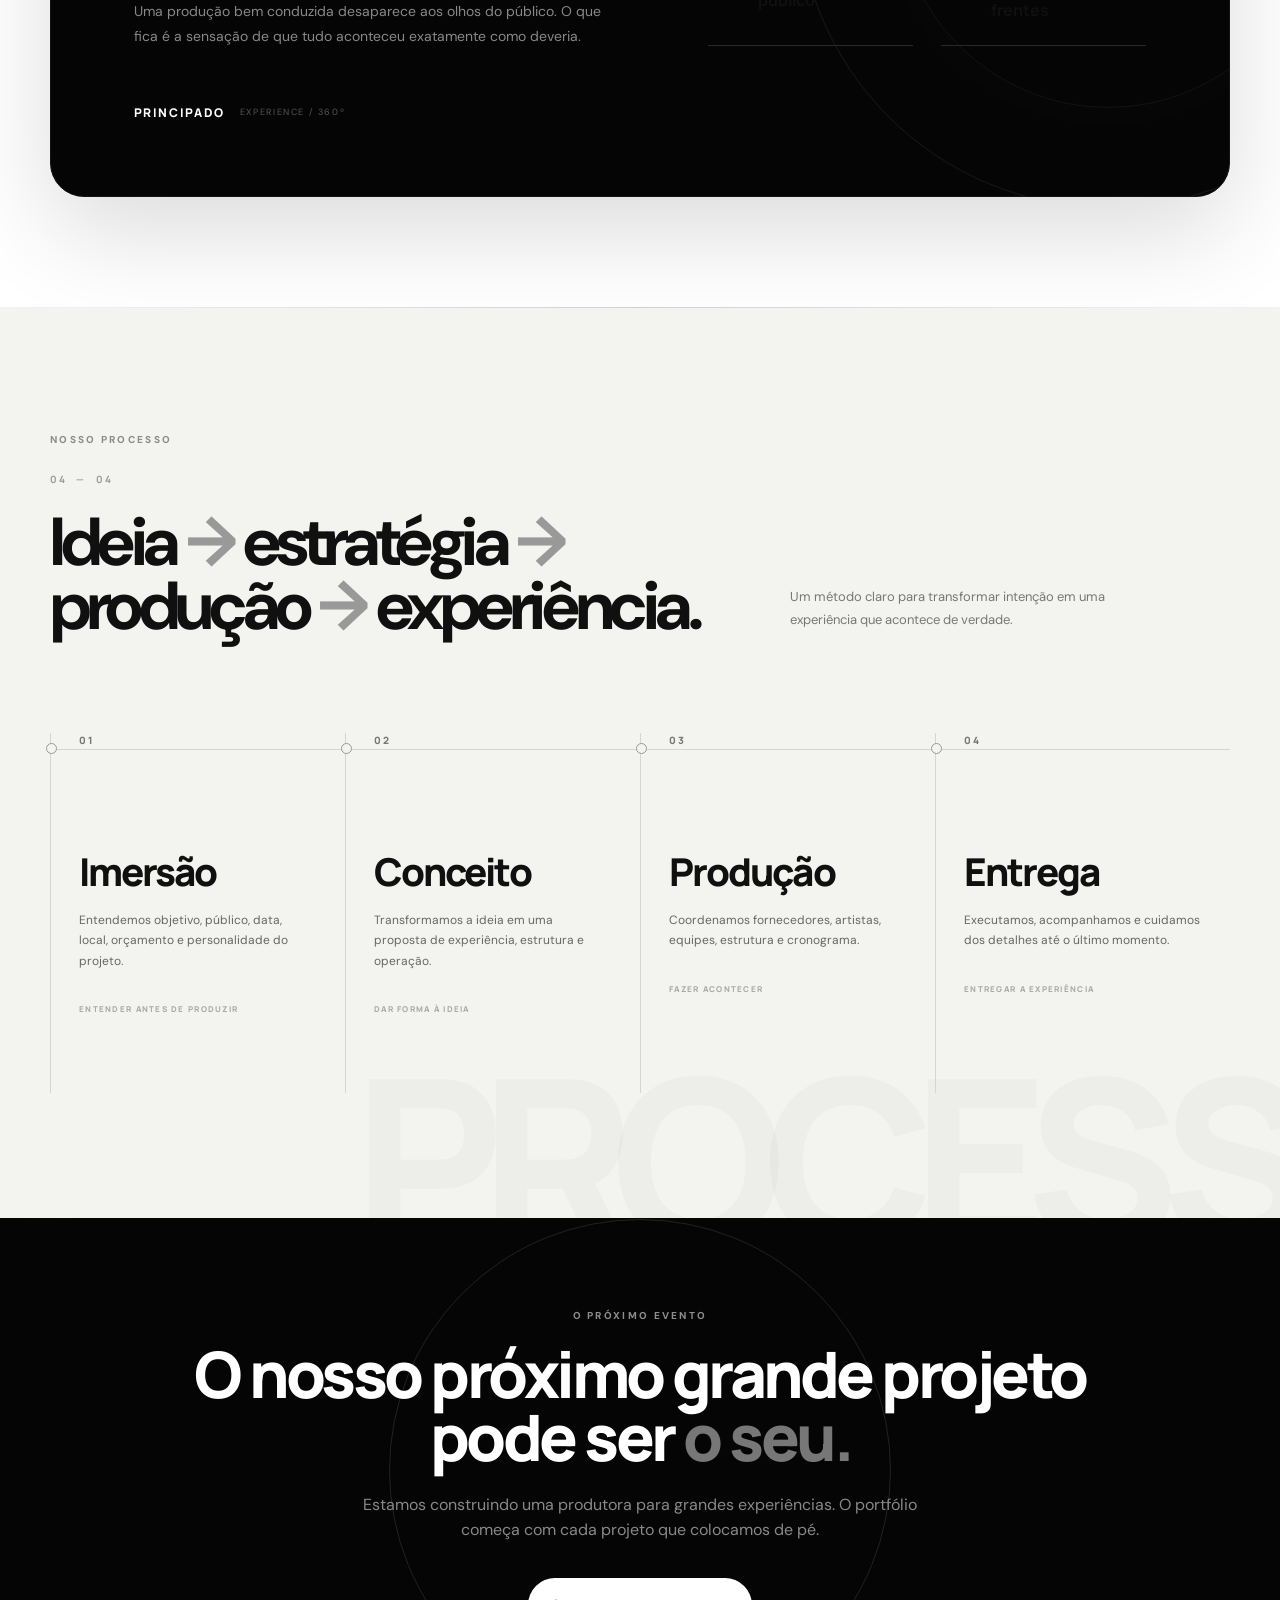
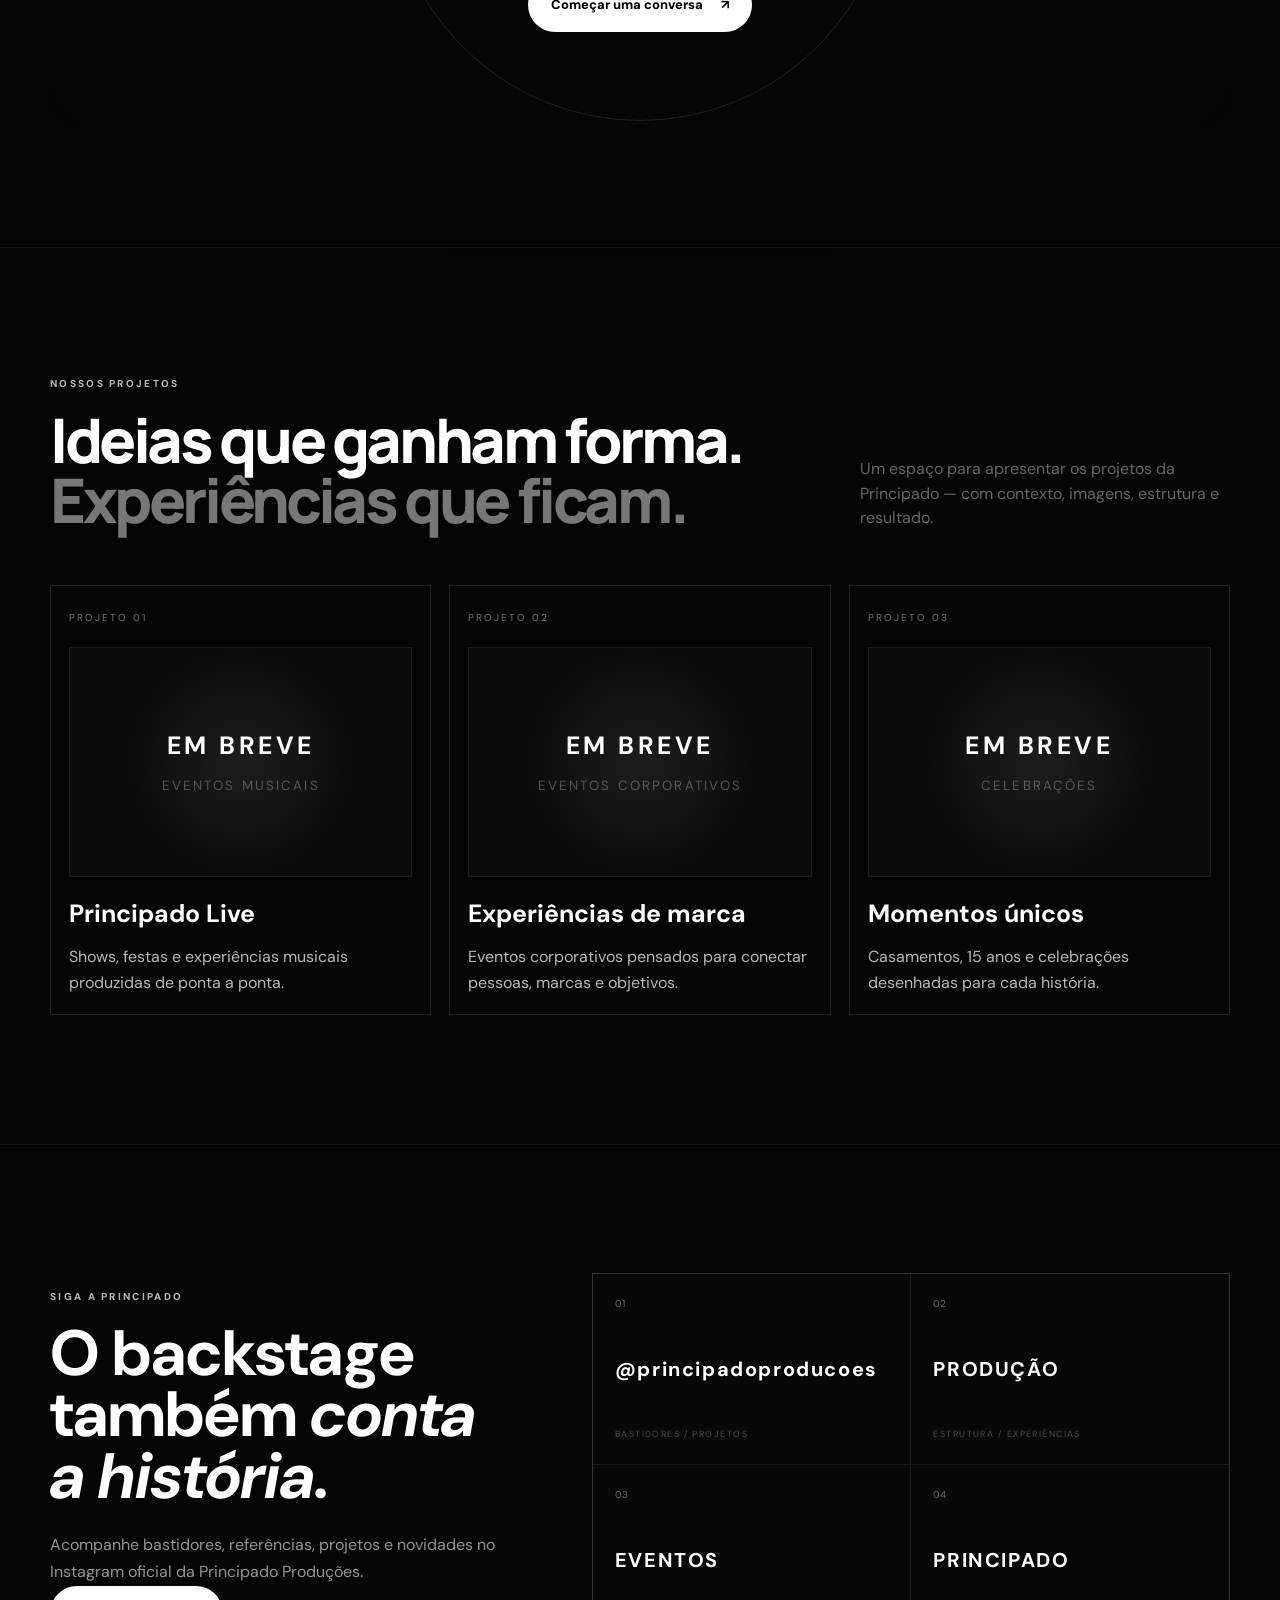
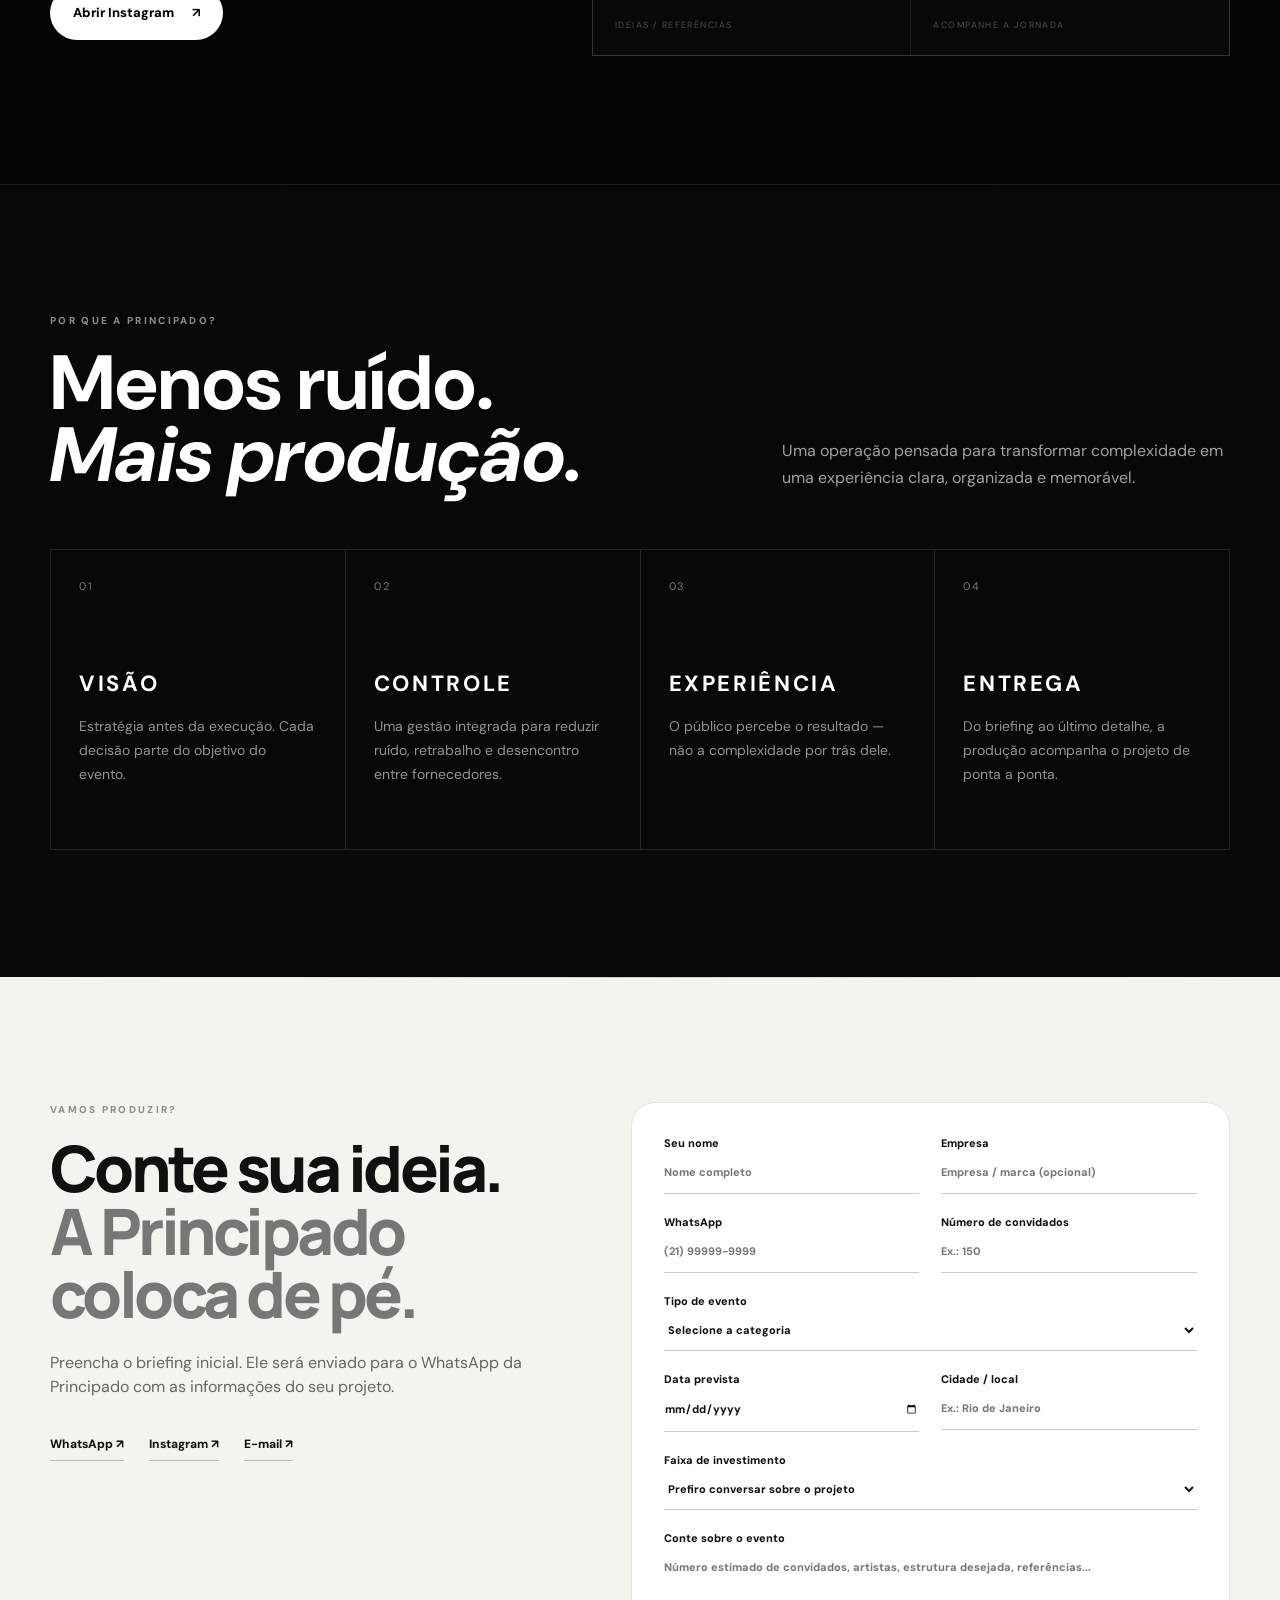
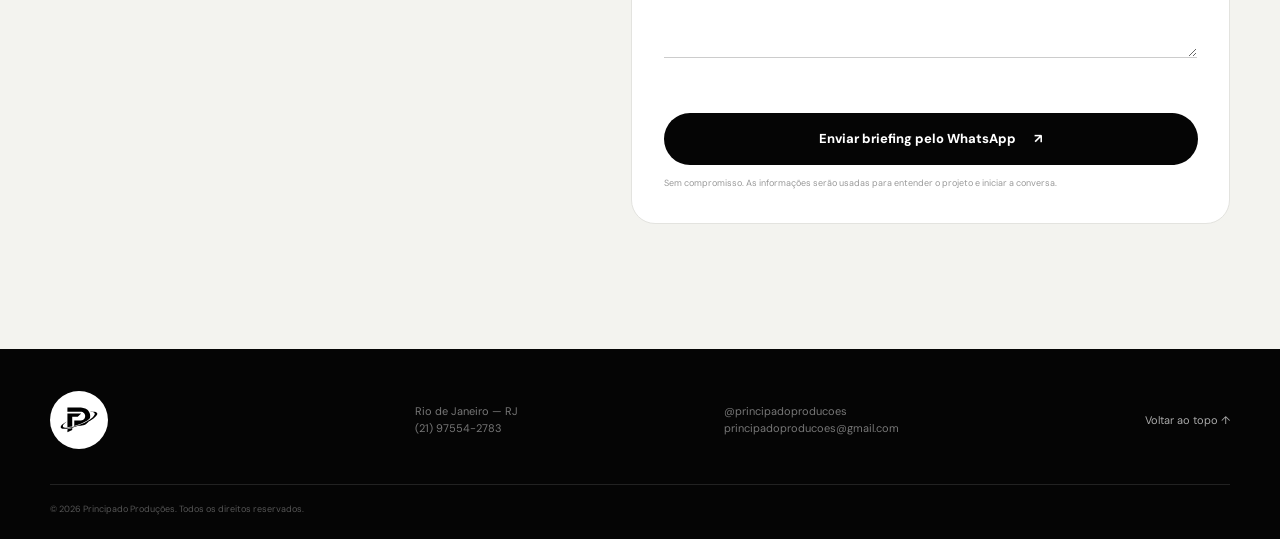
==== commit 1911bfc5: "Expand event categories in budget form" ====
--- a/index.html
+++ b/index.html
@@ -158,7 +158,7 @@
 
     <section class="budget" id="orcamento"><div class="container budget-grid"><div class="budget-copy reveal"><p class="kicker">VAMOS PRODUZIR?</p><h2>Conte sua ideia.<br><em>A Principado coloca de pé.</em></h2><p>Preencha o briefing inicial. Ele será enviado para o WhatsApp da Principado com as informações do seu projeto.</p><div class="direct-contact"><a href="https://wa.me/5521975542783" target="_blank" rel="noopener">WhatsApp <span>↗</span></a><a href="https://instagram.com/principadoproducoes" target="_blank" rel="noopener">Instagram <span>↗</span></a><a href="mailto:principadoproducoes@gmail.com">E-mail <span>↗</span></a></div></div>
       <form class="budget-form reveal" id="budgetForm" novalidate>
-        <div class="form-honeypot" aria-hidden="true"><label>Não preencher<input name="website" tabindex="-1" autocomplete="off"></label></div><div class="form-row"><label>Seu nome<input name="name" required placeholder="Nome completo"></label><label>Empresa<input name="company" placeholder="Empresa / marca (opcional)"></label></div><div class="form-row"><label>WhatsApp<input name="phone" required placeholder="(21) 99999-9999"></label><label>Número de convidados<input name="guests" inputmode="numeric" placeholder="Ex.: 150"></label></div><label>Tipo de evento<select name="event" required><option value="" disabled selected>Selecione</option><option>Evento musical / show</option><option>Festa / evento particular</option><option>Casamento</option><option>15 anos</option><option>Evento corporativo</option><option>Outro</option></select></label><div class="form-row"><label>Data prevista<input type="date" name="date"></label><label>Cidade / local<input name="location" placeholder="Ex.: Rio de Janeiro"></label></div><label>Faixa de investimento<select name="budget"><option value="" selected>Prefiro conversar sobre o projeto</option><option>Até R$ 30 mil</option><option>R$ 30 mil a R$ 60 mil</option><option>R$ 60 mil a R$ 100 mil</option><option>Acima de R$ 100 mil</option></select></label><label>Conte sobre o evento<textarea name="message" rows="5" placeholder="Número estimado de convidados, artistas, estrutura desejada, referências..."></textarea></label><div class="form-status" id="formStatus" role="status" aria-live="polite"></div><button class="button primary" type="submit">Enviar briefing pelo WhatsApp <b>↗</b></button><small>Sem compromisso. As informações serão usadas para entender o projeto e iniciar a conversa.</small></form>
+        <div class="form-honeypot" aria-hidden="true"><label>Não preencher<input name="website" tabindex="-1" autocomplete="off"></label></div><div class="form-row"><label>Seu nome<input name="name" required placeholder="Nome completo"></label><label>Empresa<input name="company" placeholder="Empresa / marca (opcional)"></label></div><div class="form-row"><label>WhatsApp<input name="phone" required placeholder="(21) 99999-9999"></label><label>Número de convidados<input name="guests" inputmode="numeric" placeholder="Ex.: 150"></label></div><label>Tipo de evento<select name="event" required><option value="" disabled selected>Selecione a categoria</option><optgroup label="Eventos sociais"><option>Festas infantis — picnic, aniversários, batizados e crisma</option><option>XV anos</option><option>Casamentos</option><option>Bar Mitzvah</option></optgroup><optgroup label="Eventos corporativos"><option>Feiras</option><option>Exposições</option><option>Simpósios</option><option>Workshops</option><option>Aulas</option><option>Reuniões</option><option>Treinamentos</option><option>Demais eventos corporativos</option></optgroup></select></label><div class="form-row"><label>Data prevista<input type="date" name="date"></label><label>Cidade / local<input name="location" placeholder="Ex.: Rio de Janeiro"></label></div><label>Faixa de investimento<select name="budget"><option value="" selected>Prefiro conversar sobre o projeto</option><option>Até R$ 30 mil</option><option>R$ 30 mil a R$ 60 mil</option><option>R$ 60 mil a R$ 100 mil</option><option>Acima de R$ 100 mil</option></select></label><label>Conte sobre o evento<textarea name="message" rows="5" placeholder="Número estimado de convidados, artistas, estrutura desejada, referências..."></textarea></label><div class="form-status" id="formStatus" role="status" aria-live="polite"></div><button class="button primary" type="submit">Enviar briefing pelo WhatsApp <b>↗</b></button><small>Sem compromisso. As informações serão usadas para entender o projeto e iniciar a conversa.</small></form>
     </div></section>
   </main>
 
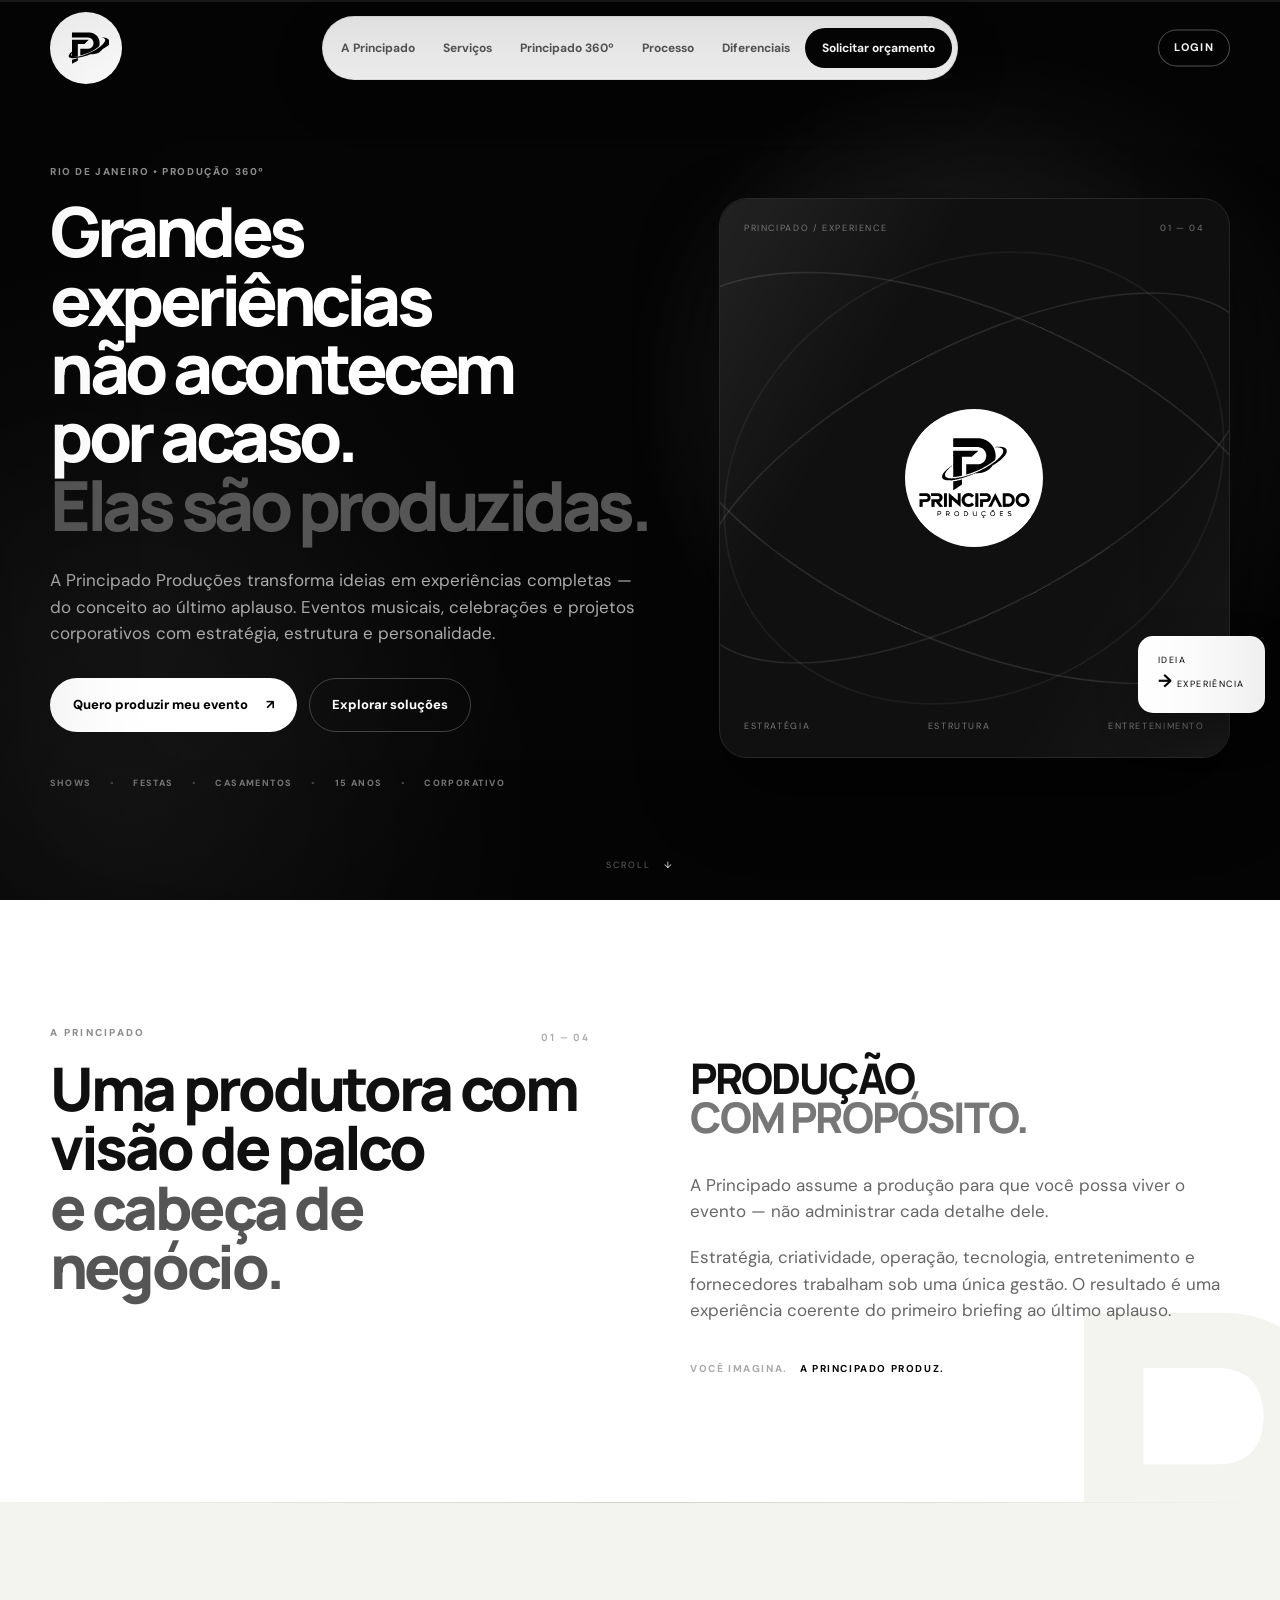
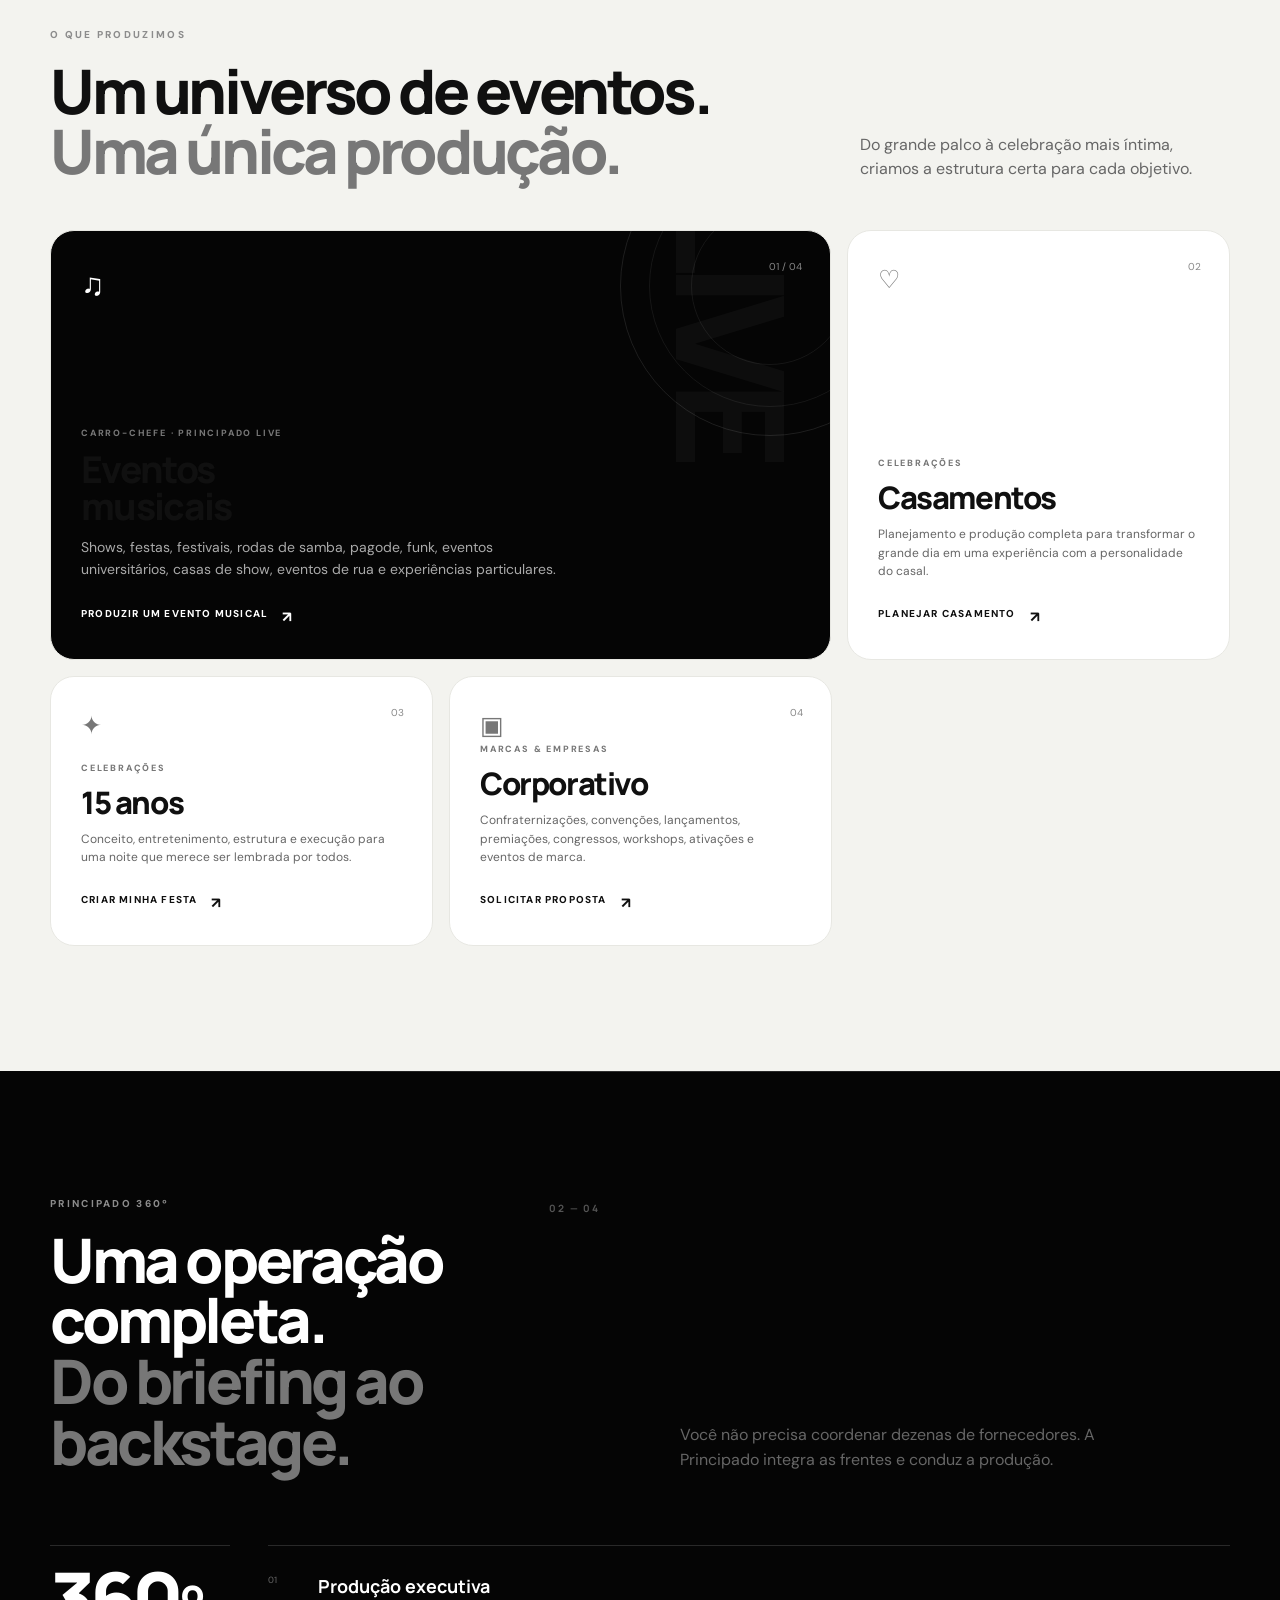
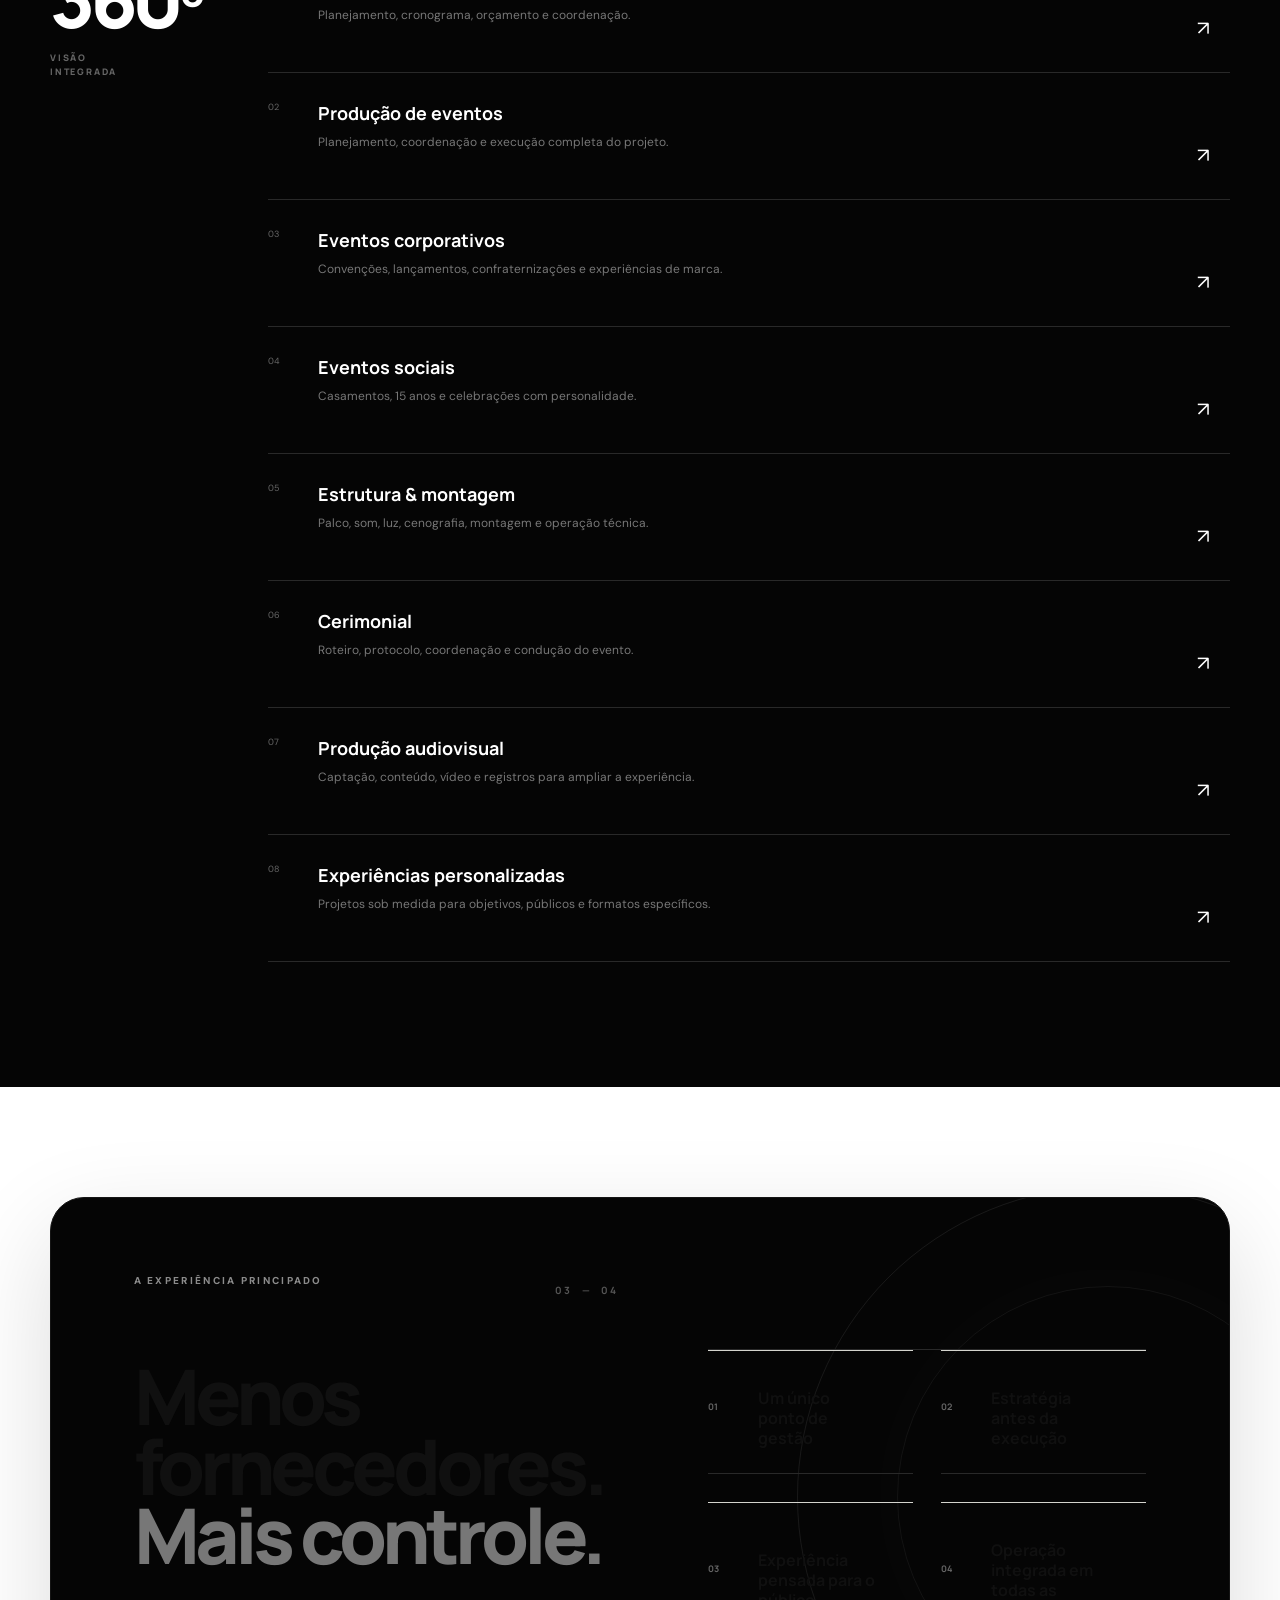
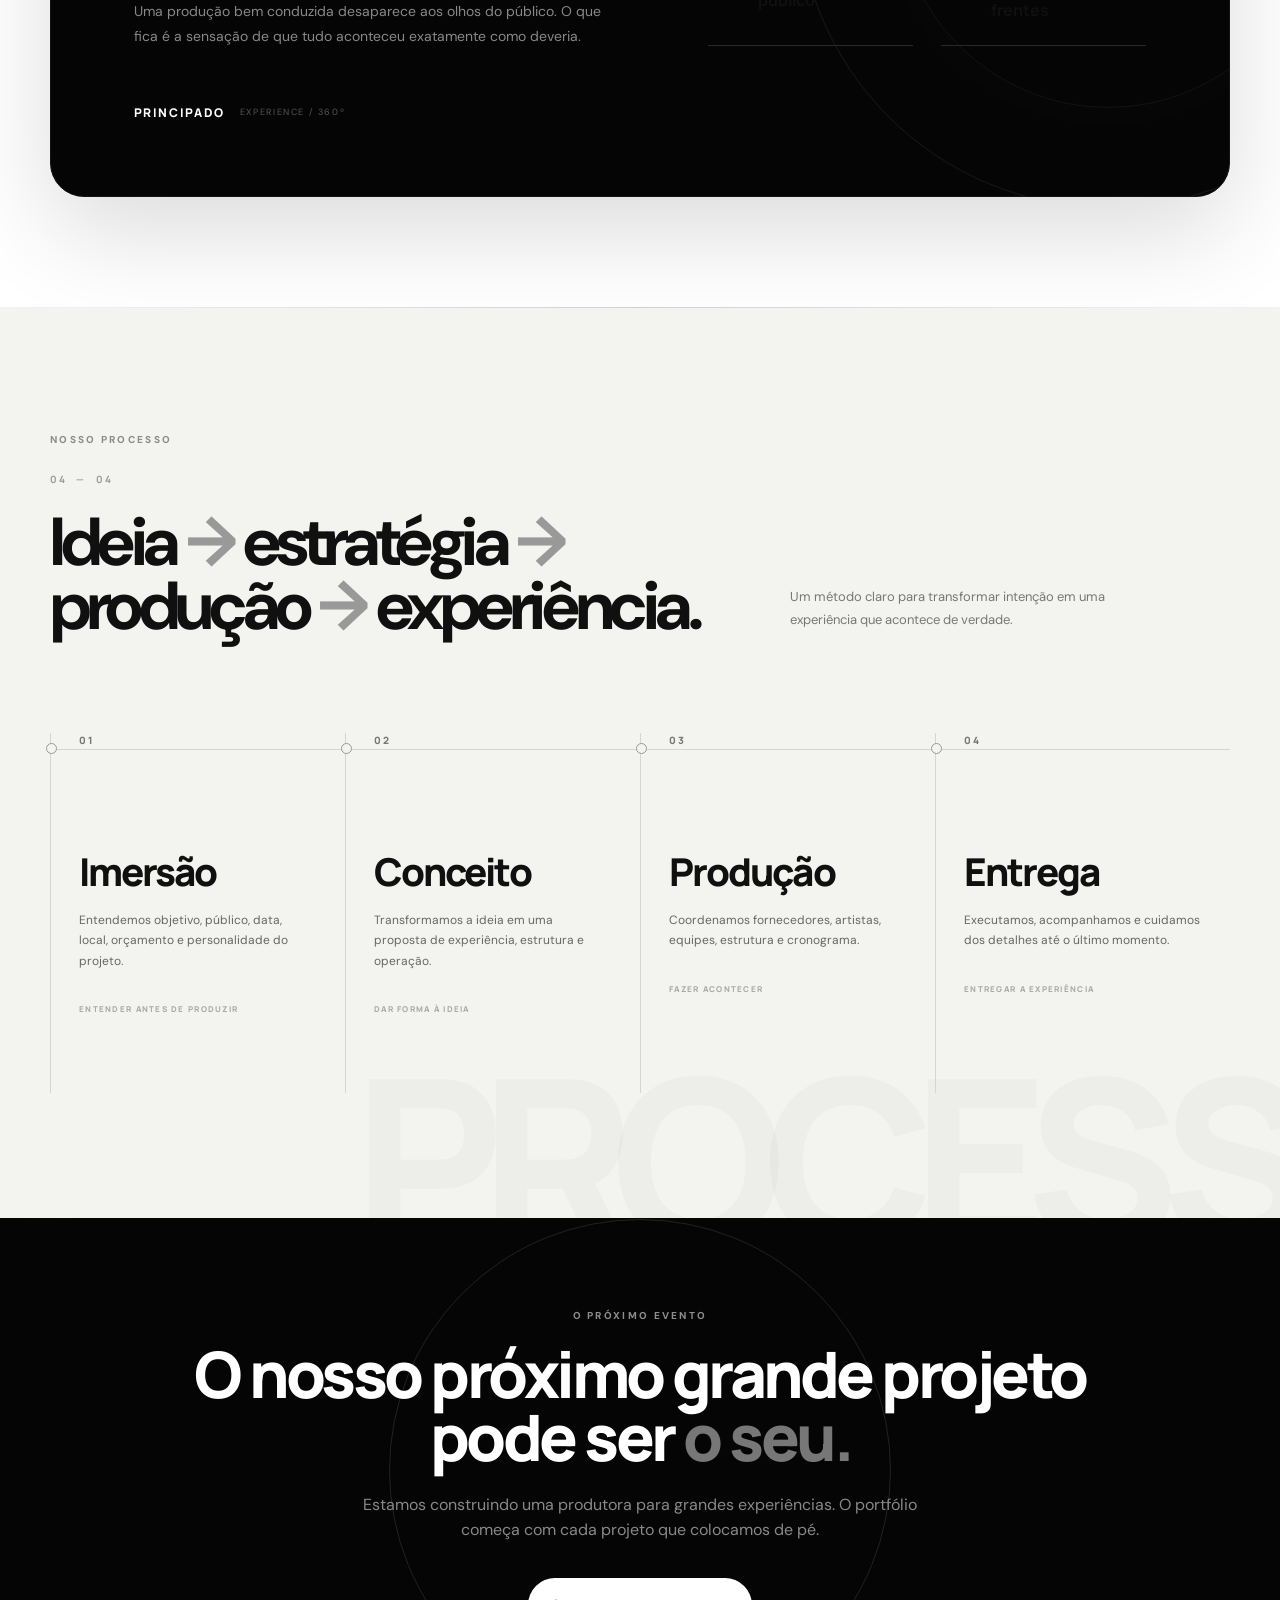
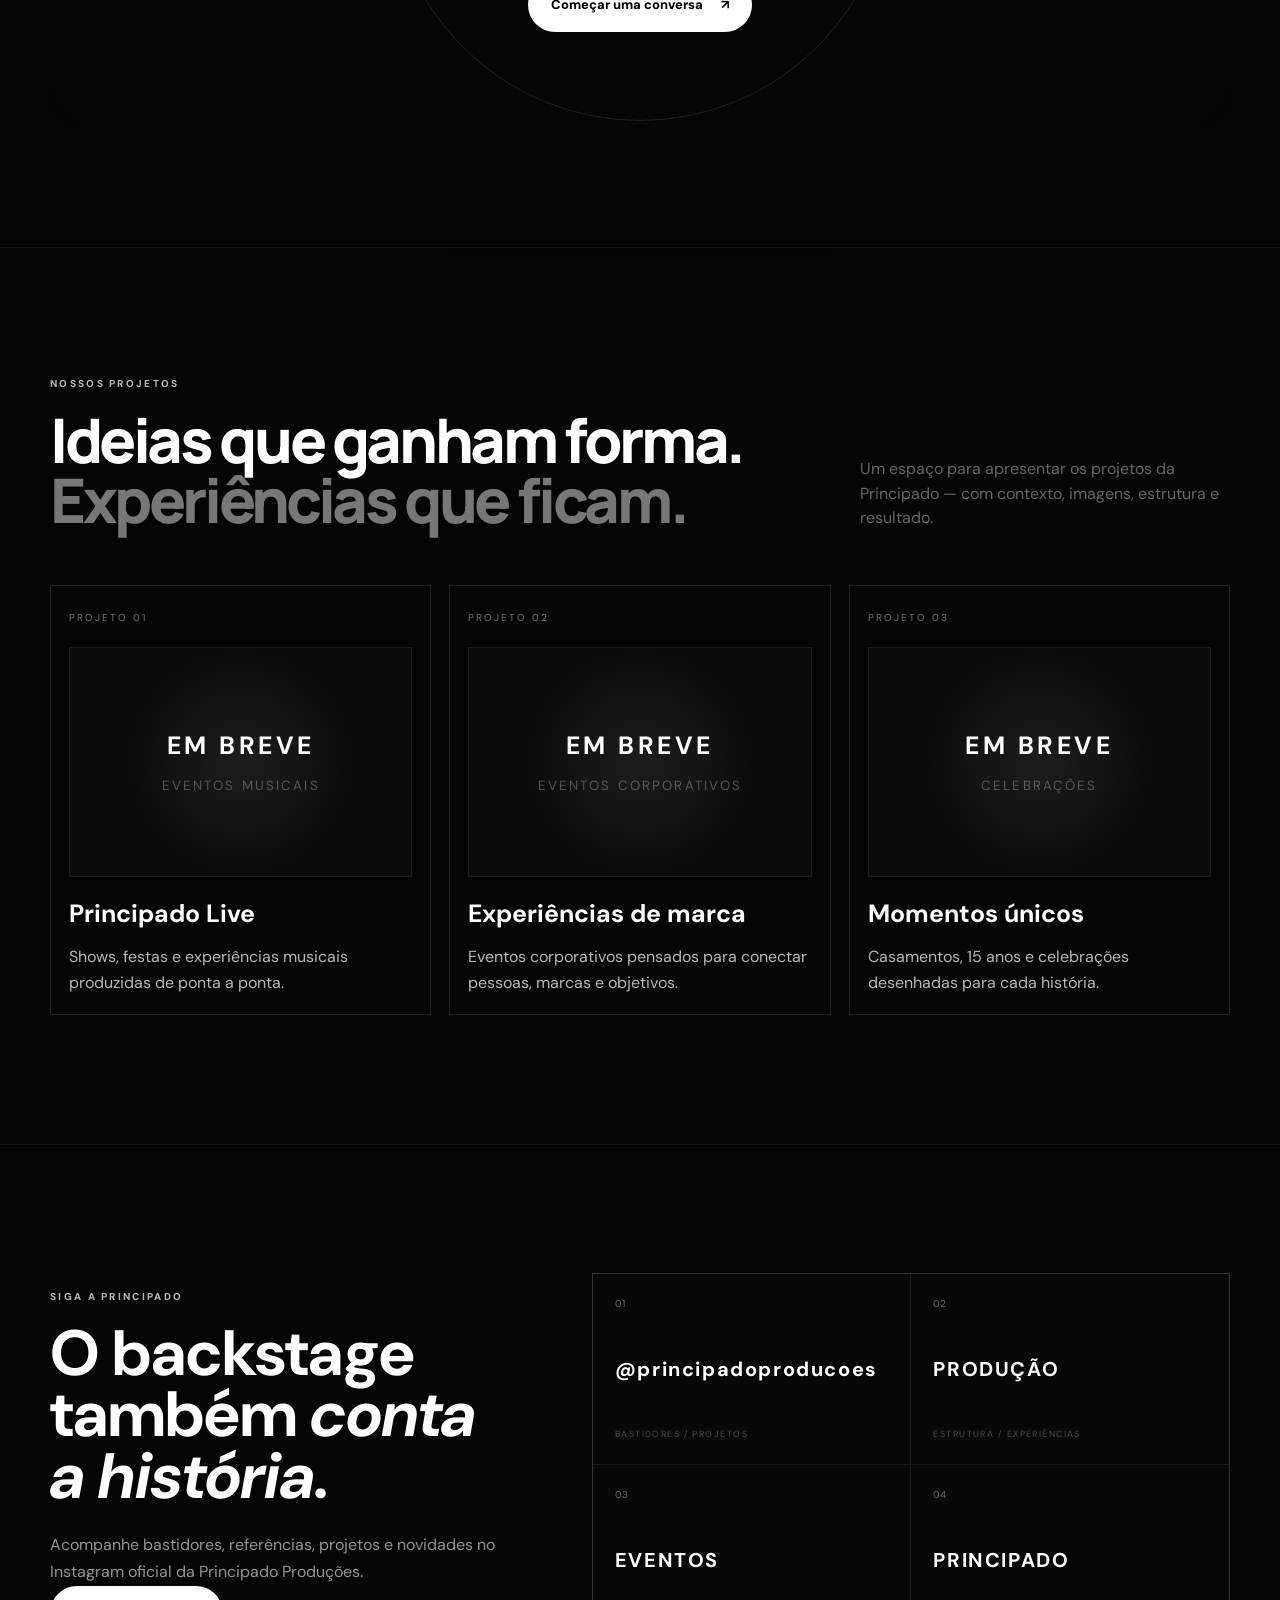
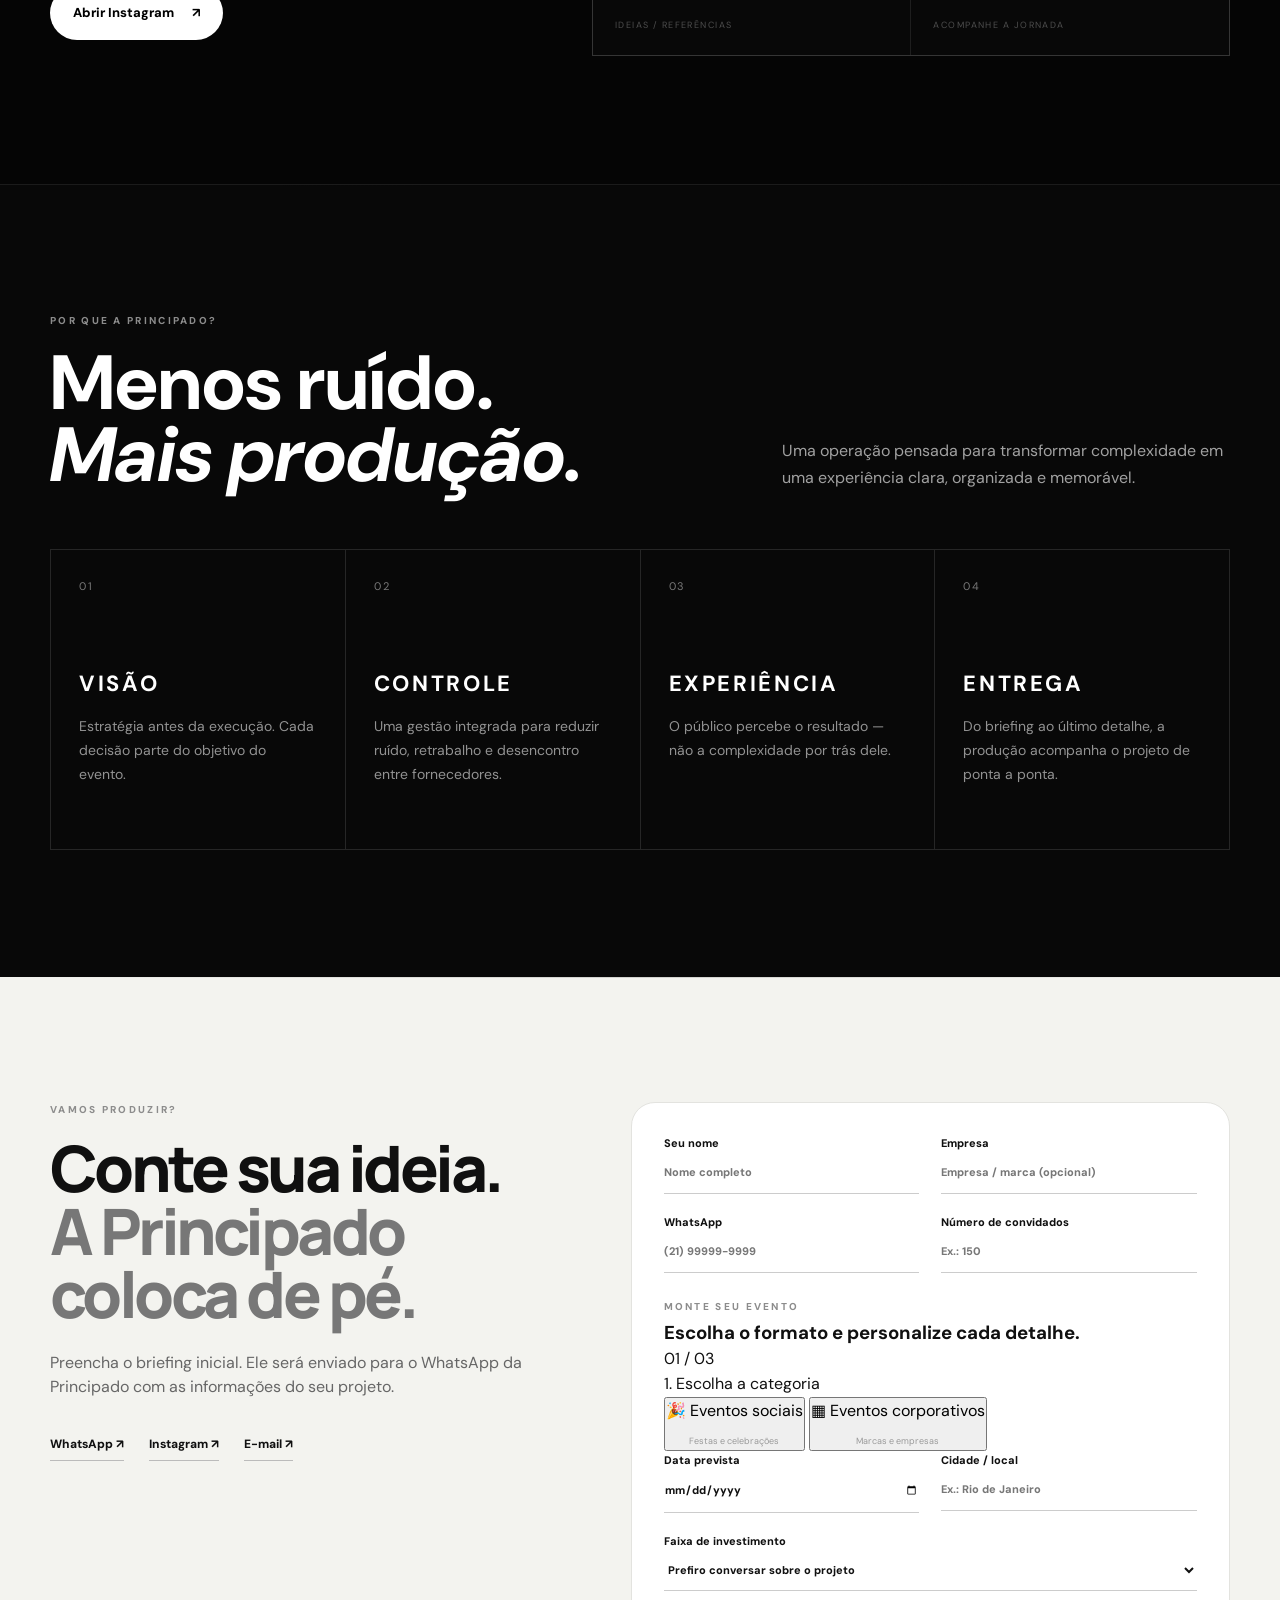
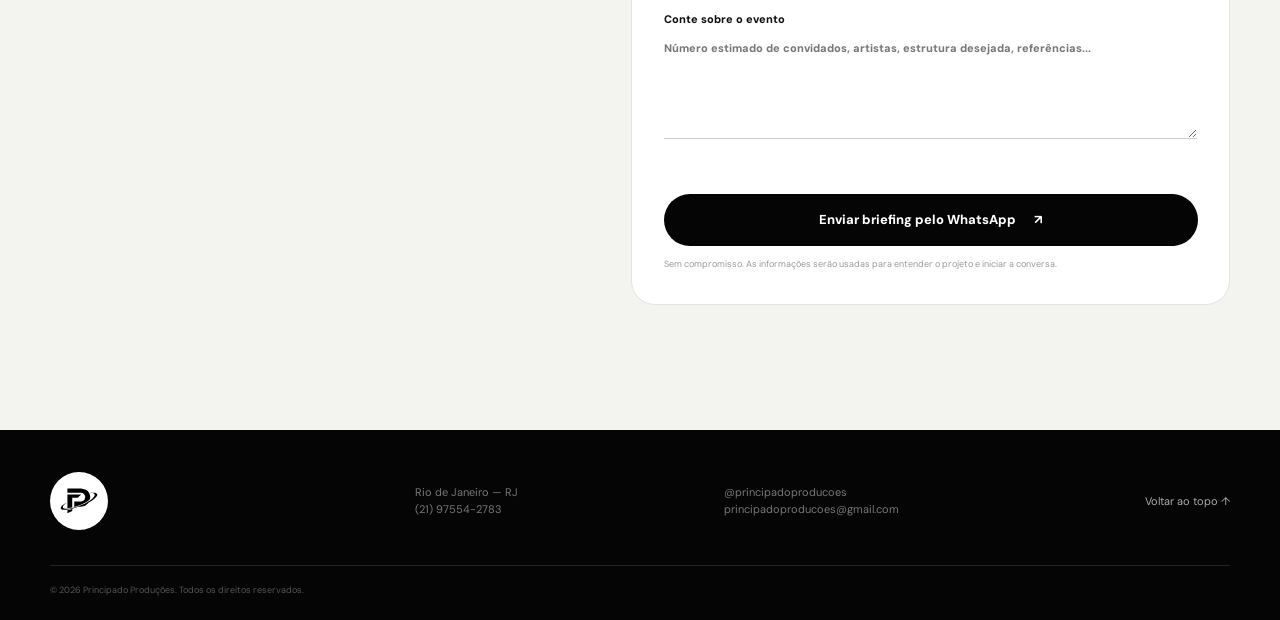
==== commit 7ebde6be: "Create event builder catalog for detailed briefs" ====
--- a/index.html
+++ b/index.html
@@ -158,7 +158,22 @@
 
     <section class="budget" id="orcamento"><div class="container budget-grid"><div class="budget-copy reveal"><p class="kicker">VAMOS PRODUZIR?</p><h2>Conte sua ideia.<br><em>A Principado coloca de pé.</em></h2><p>Preencha o briefing inicial. Ele será enviado para o WhatsApp da Principado com as informações do seu projeto.</p><div class="direct-contact"><a href="https://wa.me/5521975542783" target="_blank" rel="noopener">WhatsApp <span>↗</span></a><a href="https://instagram.com/principadoproducoes" target="_blank" rel="noopener">Instagram <span>↗</span></a><a href="mailto:principadoproducoes@gmail.com">E-mail <span>↗</span></a></div></div>
       <form class="budget-form reveal" id="budgetForm" novalidate>
-        <div class="form-honeypot" aria-hidden="true"><label>Não preencher<input name="website" tabindex="-1" autocomplete="off"></label></div><div class="form-row"><label>Seu nome<input name="name" required placeholder="Nome completo"></label><label>Empresa<input name="company" placeholder="Empresa / marca (opcional)"></label></div><div class="form-row"><label>WhatsApp<input name="phone" required placeholder="(21) 99999-9999"></label><label>Número de convidados<input name="guests" inputmode="numeric" placeholder="Ex.: 150"></label></div><label>Tipo de evento<select name="event" required><option value="" disabled selected>Selecione a categoria</option><optgroup label="Eventos sociais"><option>Festas infantis — picnic, aniversários, batizados e crisma</option><option>XV anos</option><option>Casamentos</option><option>Bar Mitzvah</option></optgroup><optgroup label="Eventos corporativos"><option>Feiras</option><option>Exposições</option><option>Simpósios</option><option>Workshops</option><option>Aulas</option><option>Reuniões</option><option>Treinamentos</option><option>Demais eventos corporativos</option></optgroup></select></label><div class="form-row"><label>Data prevista<input type="date" name="date"></label><label>Cidade / local<input name="location" placeholder="Ex.: Rio de Janeiro"></label></div><label>Faixa de investimento<select name="budget"><option value="" selected>Prefiro conversar sobre o projeto</option><option>Até R$ 30 mil</option><option>R$ 30 mil a R$ 60 mil</option><option>R$ 60 mil a R$ 100 mil</option><option>Acima de R$ 100 mil</option></select></label><label>Conte sobre o evento<textarea name="message" rows="5" placeholder="Número estimado de convidados, artistas, estrutura desejada, referências..."></textarea></label><div class="form-status" id="formStatus" role="status" aria-live="polite"></div><button class="button primary" type="submit">Enviar briefing pelo WhatsApp <b>↗</b></button><small>Sem compromisso. As informações serão usadas para entender o projeto e iniciar a conversa.</small></form>
+        <div class="form-honeypot" aria-hidden="true"><label>Não preencher<input name="website" tabindex="-1" autocomplete="off"></label></div><div class="form-row"><label>Seu nome<input name="name" required placeholder="Nome completo"></label><label>Empresa<input name="company" placeholder="Empresa / marca (opcional)"></label></div><div class="form-row"><label>WhatsApp<input name="phone" required placeholder="(21) 99999-9999"></label><label>Número de convidados<input name="guests" inputmode="numeric" placeholder="Ex.: 150"></label></div><input type="hidden" name="event" id="selectedEvent">
+<div class="event-builder" id="eventBuilder">
+  <div class="builder-head"><div><span class="kicker">MONTE SEU EVENTO</span><h3>Escolha o formato e personalize cada detalhe.</h3></div><span class="builder-step" id="builderStep">01 / 03</span></div>
+  <div class="builder-label">1. Escolha a categoria</div>
+  <div class="builder-categories" id="builderCategories">
+    <button type="button" class="builder-category" data-category="social">🎉 <span>Eventos sociais</span><small>Festas e celebrações</small></button>
+    <button type="button" class="builder-category" data-category="corporate">▦ <span>Eventos corporativos</span><small>Marcas e empresas</small></button>
+  </div>
+  <div class="builder-subtypes-wrap" id="builderSubtypesWrap" hidden><div class="builder-label">2. Escolha o tipo de evento</div><div class="builder-subtypes" id="builderSubtypes"></div></div>
+  <div class="builder-catalog-wrap" id="builderCatalogWrap" hidden>
+    <div class="builder-catalog-head"><div><div class="builder-label">3. Monte seu evento</div><p>Selecione o que você gostaria de incluir. Nós transformamos sua seleção em um briefing de produção.</p></div><span class="builder-count" id="builderCount">0 itens</span></div>
+    <div class="builder-tabs" id="builderTabs"></div>
+    <div class="builder-products" id="builderProducts"></div>
+  </div>
+  <div class="builder-summary" id="builderSummary" hidden><strong>Seu evento:</strong> <span id="builderSummaryText"></span><span class="builder-summary-count" id="builderSummaryCount"></span></div>
+</div><div class="form-row"><label>Data prevista<input type="date" name="date"></label><label>Cidade / local<input name="location" placeholder="Ex.: Rio de Janeiro"></label></div><label>Faixa de investimento<select name="budget"><option value="" selected>Prefiro conversar sobre o projeto</option><option>Até R$ 30 mil</option><option>R$ 30 mil a R$ 60 mil</option><option>R$ 60 mil a R$ 100 mil</option><option>Acima de R$ 100 mil</option></select></label><label>Conte sobre o evento<textarea name="message" rows="5" placeholder="Número estimado de convidados, artistas, estrutura desejada, referências..."></textarea></label><div class="form-status" id="formStatus" role="status" aria-live="polite"></div><button class="button primary" type="submit">Enviar briefing pelo WhatsApp <b>↗</b></button><small>Sem compromisso. As informações serão usadas para entender o projeto e iniciar a conversa.</small></form>
     </div></section>
   </main>
 
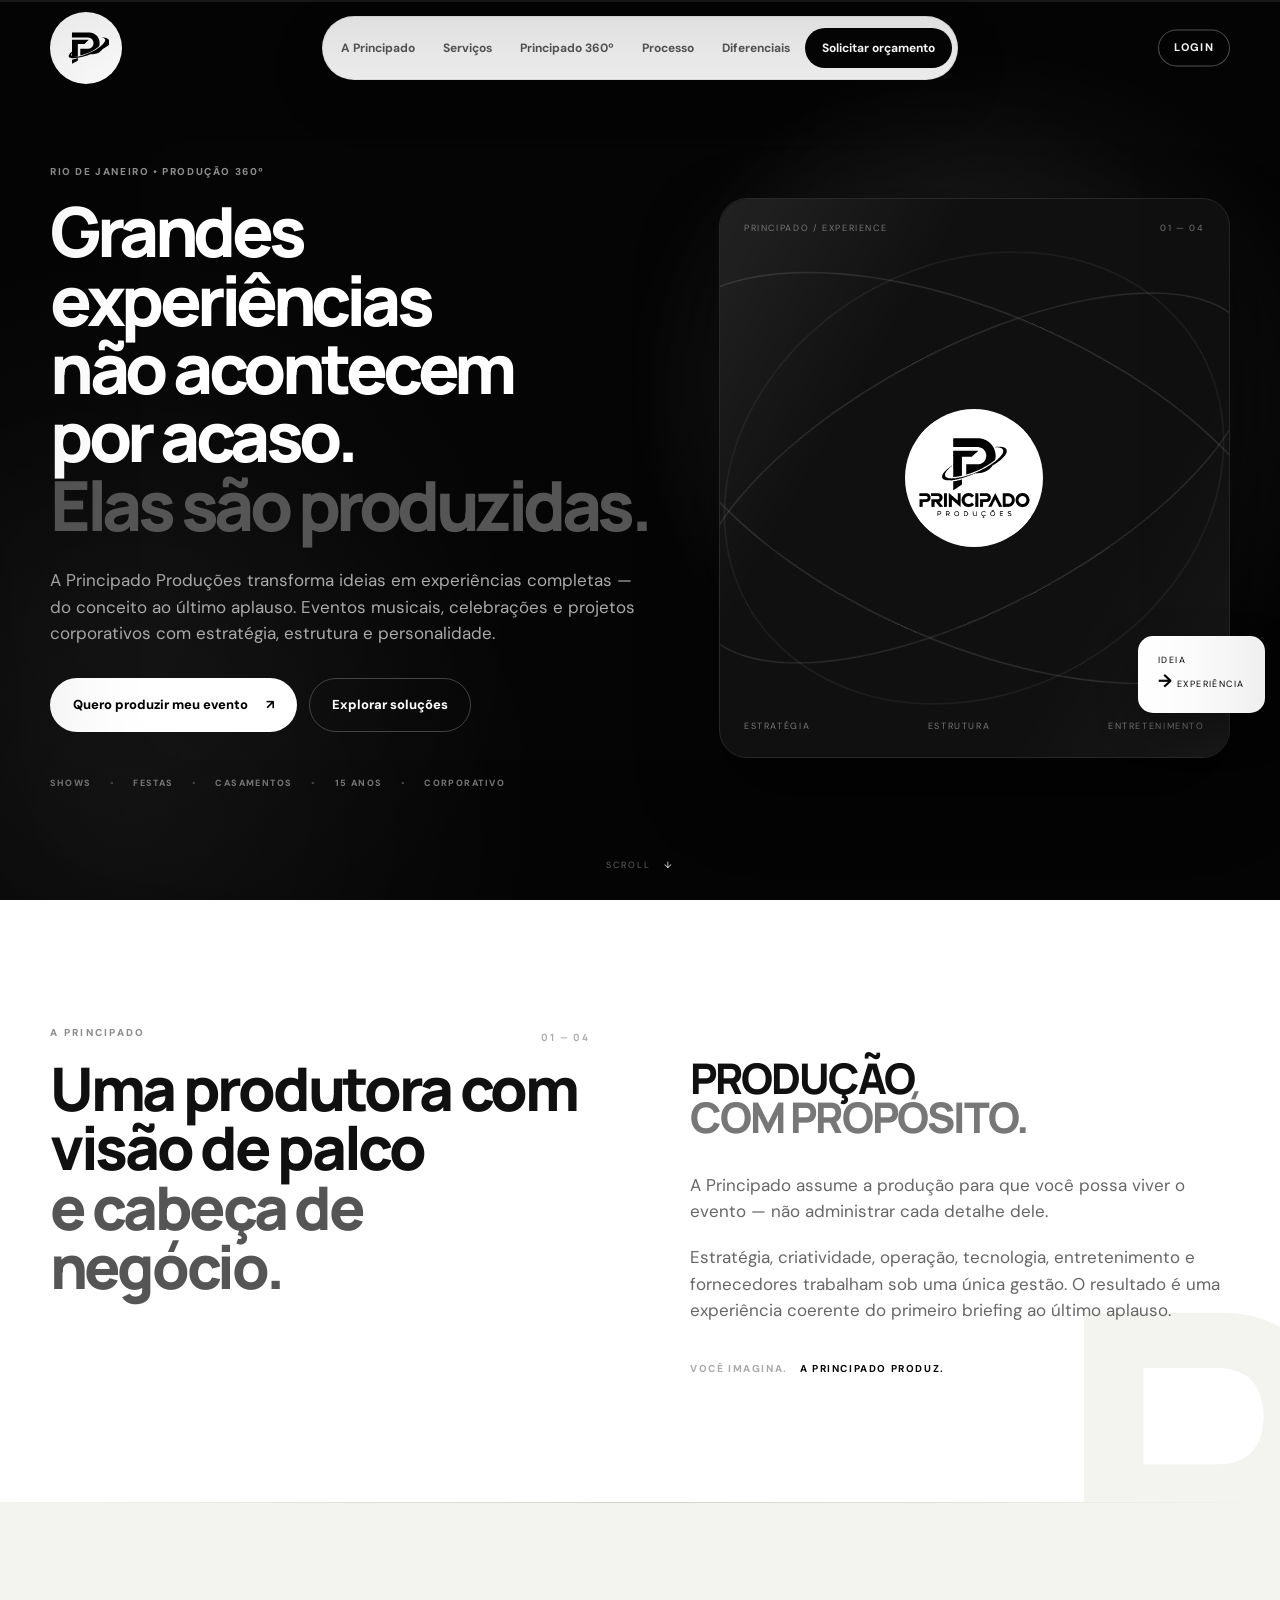
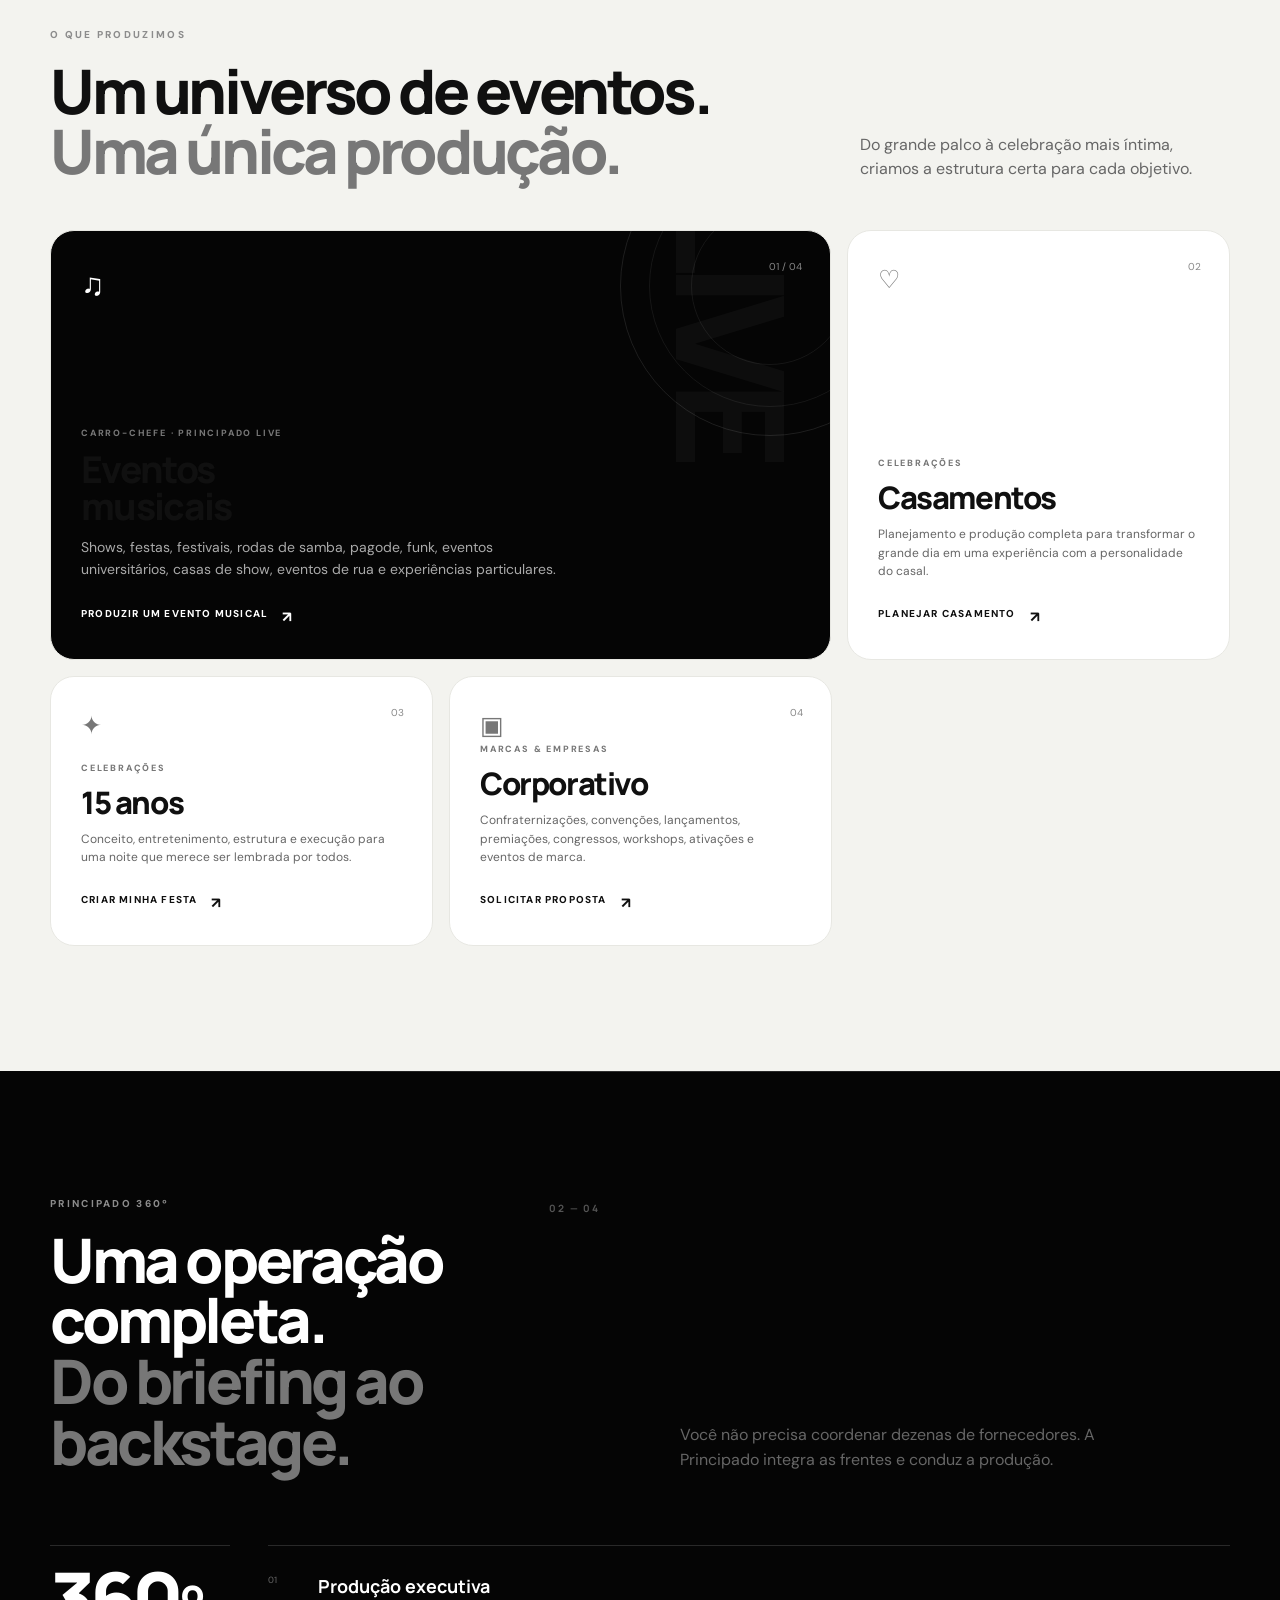
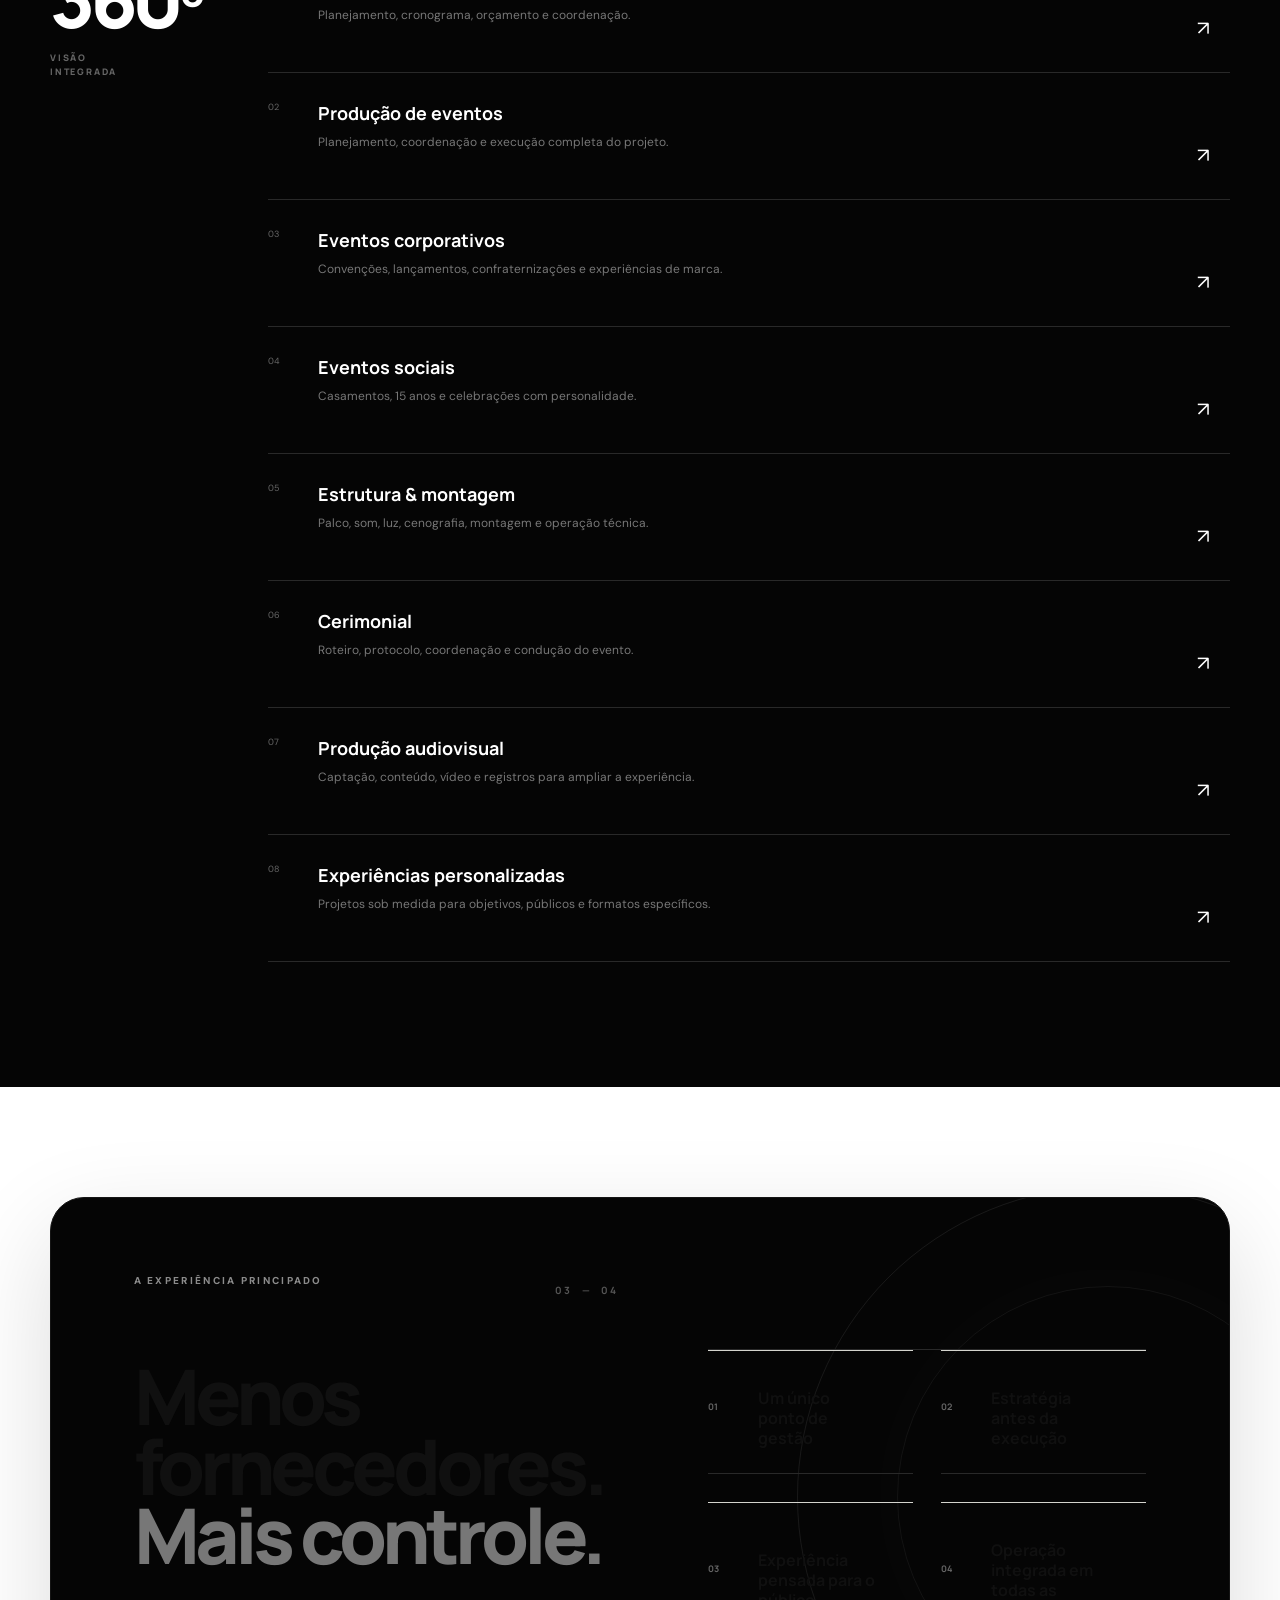
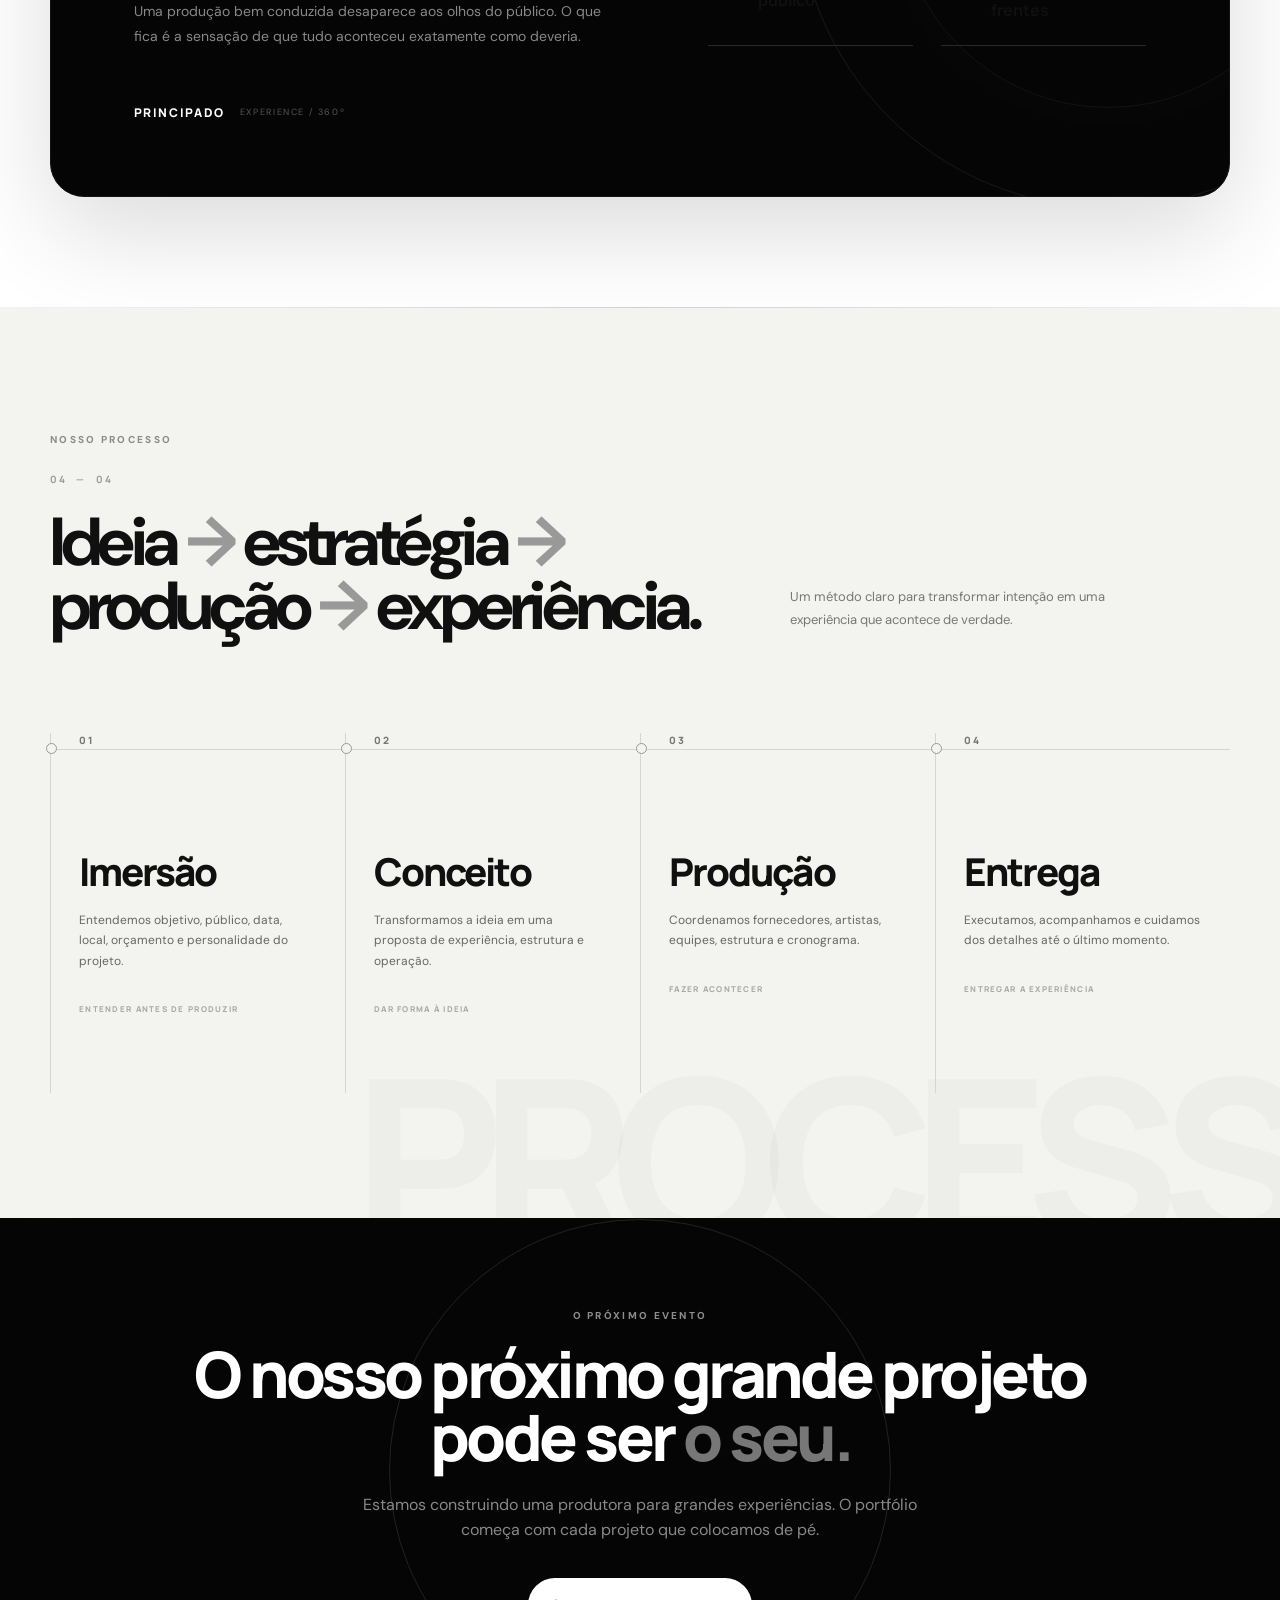
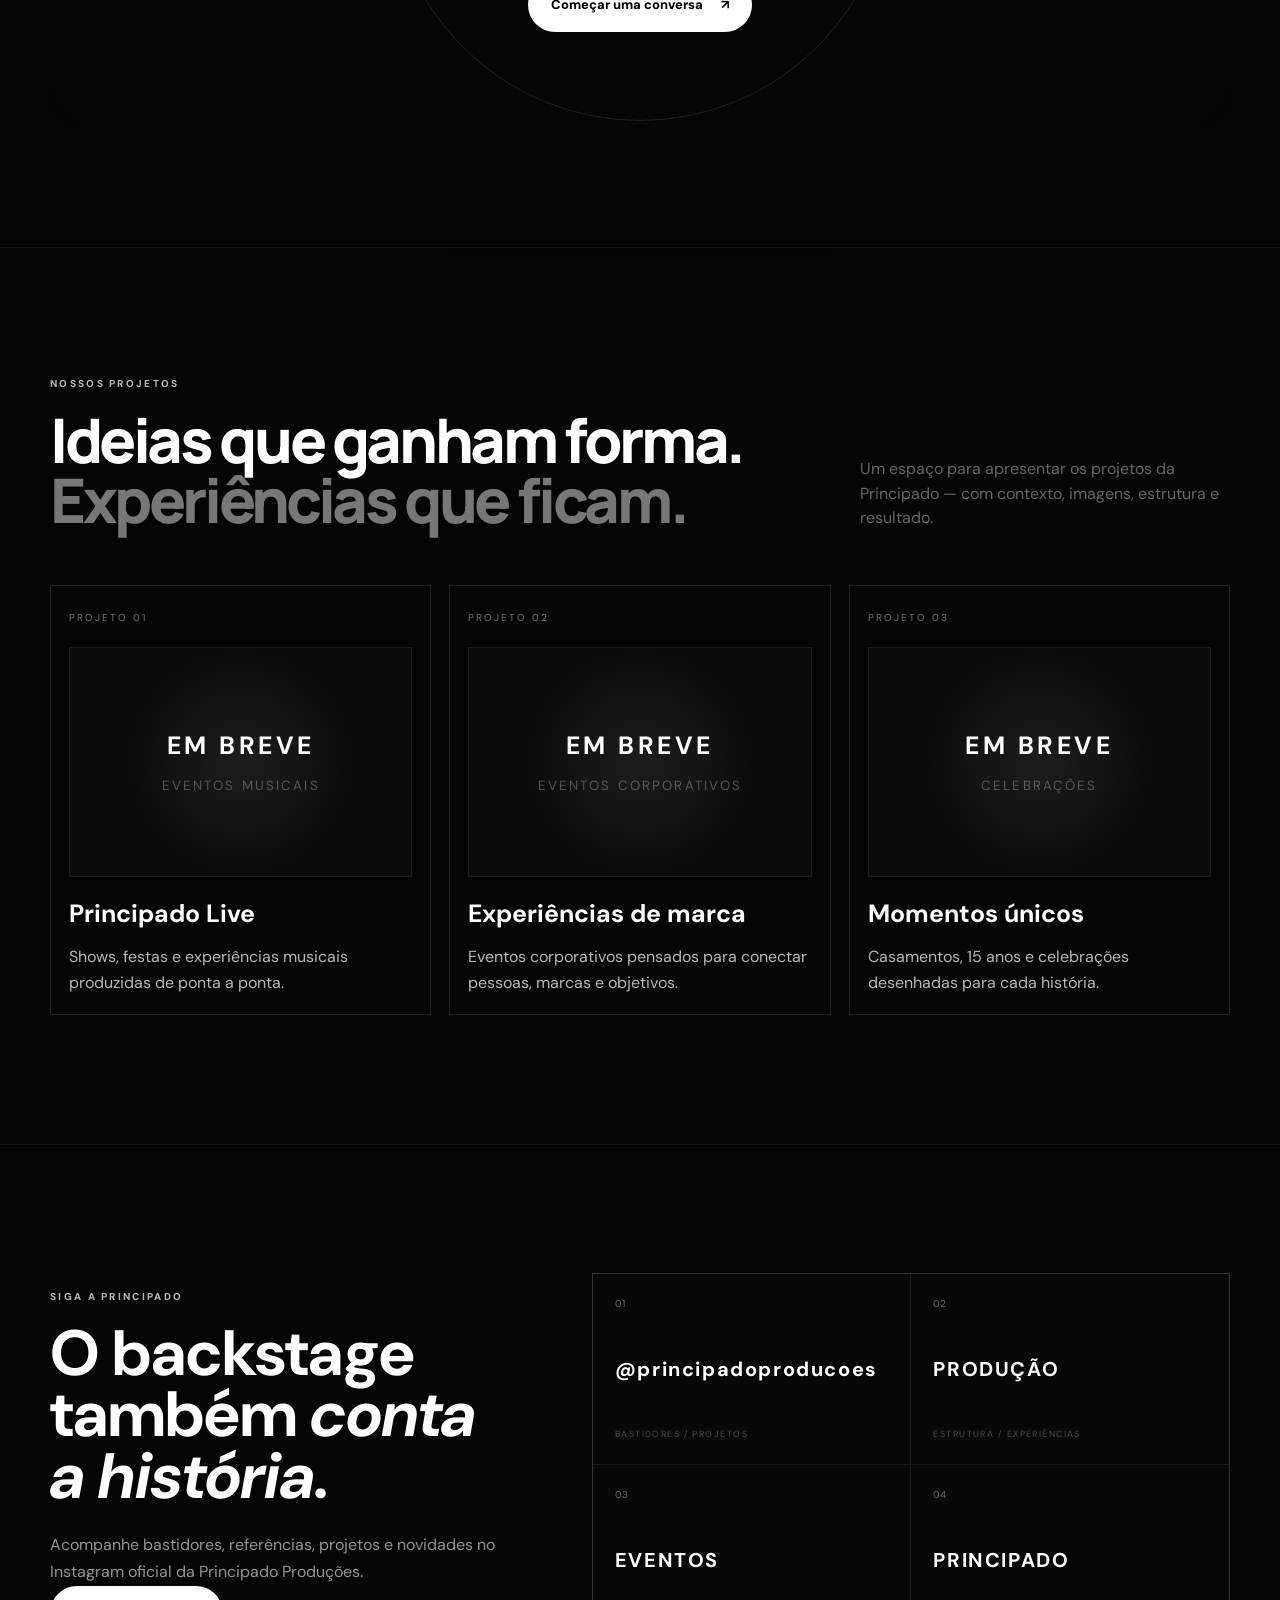
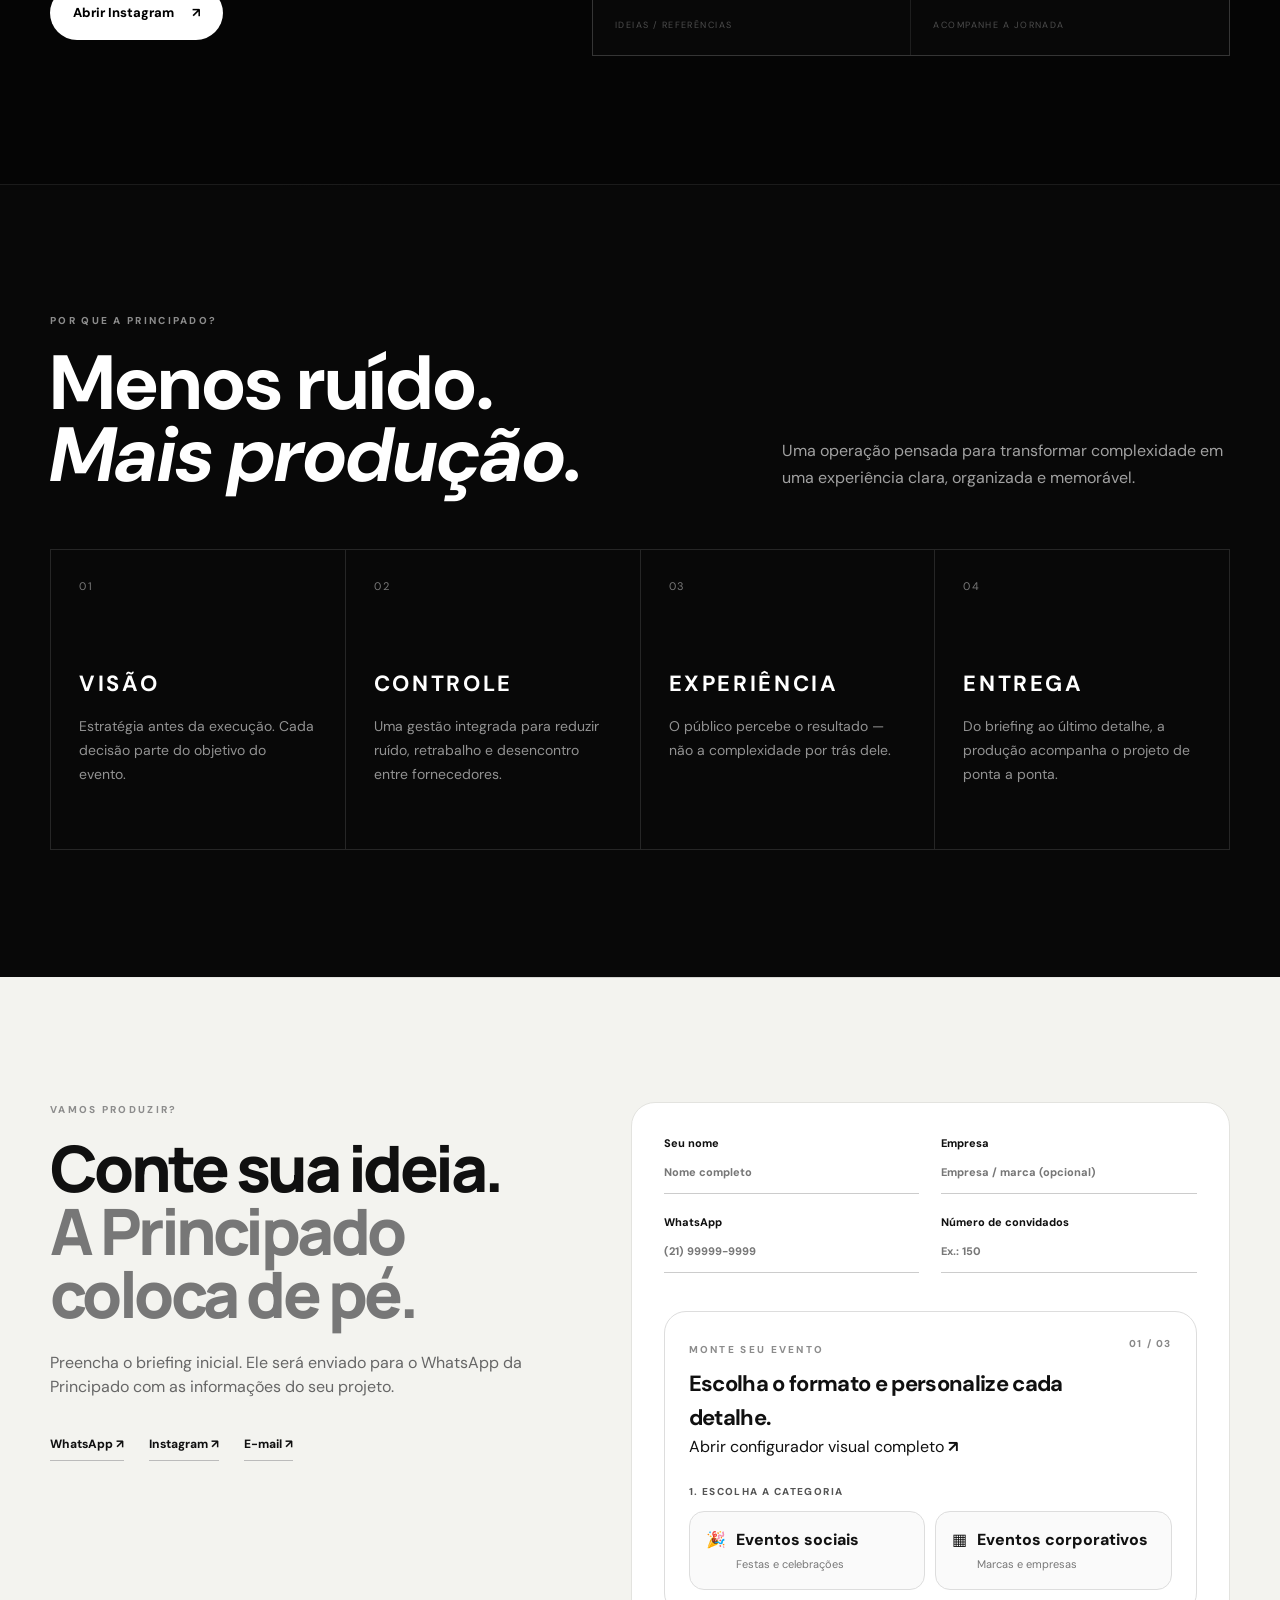
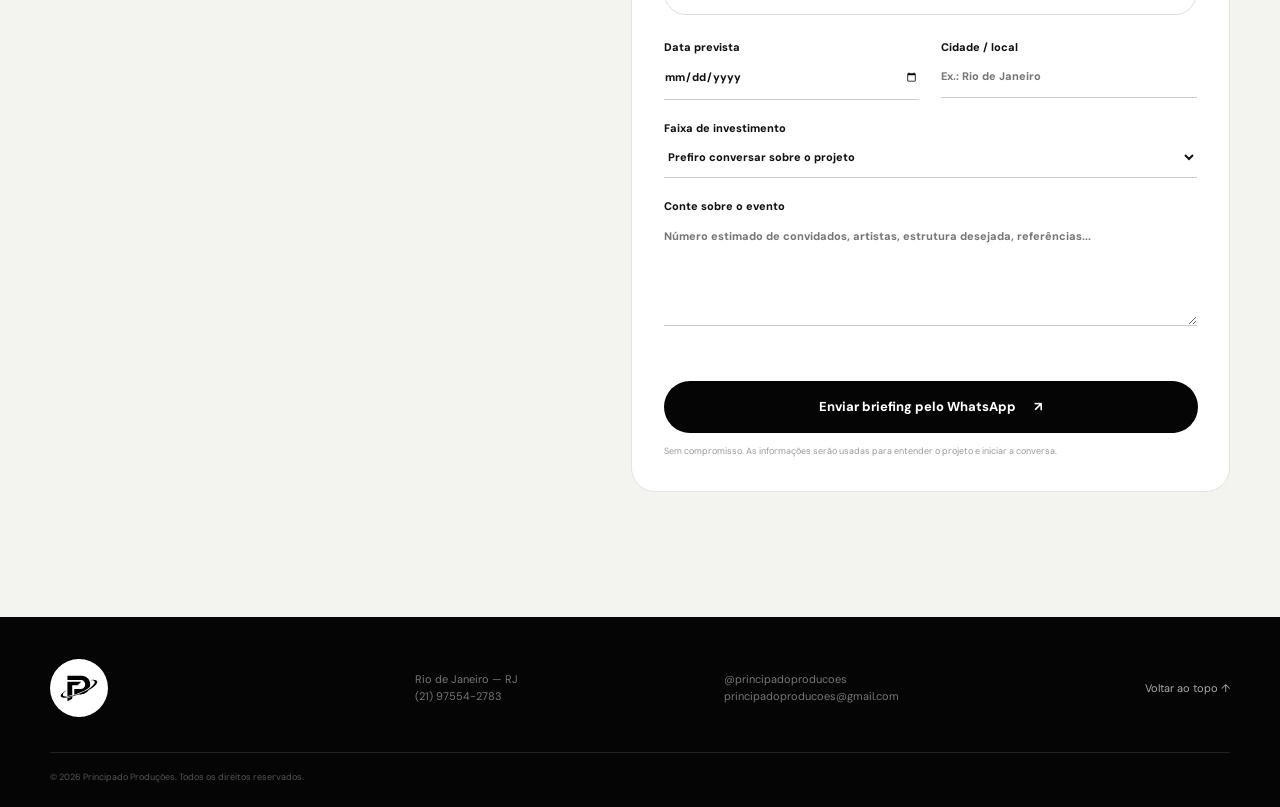
==== commit c0c74ca5: "Add visual event builder entry point" ====
--- a/index.html
+++ b/index.html
@@ -160,7 +160,7 @@
       <form class="budget-form reveal" id="budgetForm" novalidate>
         <div class="form-honeypot" aria-hidden="true"><label>Não preencher<input name="website" tabindex="-1" autocomplete="off"></label></div><div class="form-row"><label>Seu nome<input name="name" required placeholder="Nome completo"></label><label>Empresa<input name="company" placeholder="Empresa / marca (opcional)"></label></div><div class="form-row"><label>WhatsApp<input name="phone" required placeholder="(21) 99999-9999"></label><label>Número de convidados<input name="guests" inputmode="numeric" placeholder="Ex.: 150"></label></div><input type="hidden" name="event" id="selectedEvent">
 <div class="event-builder" id="eventBuilder">
-  <div class="builder-head"><div><span class="kicker">MONTE SEU EVENTO</span><h3>Escolha o formato e personalize cada detalhe.</h3></div><span class="builder-step" id="builderStep">01 / 03</span></div>
+  <div class="builder-head"><div><span class="kicker">MONTE SEU EVENTO</span><h3>Escolha o formato e personalize cada detalhe.</h3><a class="visual-builder-link" href="montar-evento.html" target="_blank" rel="noopener">Abrir configurador visual completo <b>↗</b></a></div><span class="builder-step" id="builderStep">01 / 03</span></div>
   <div class="builder-label">1. Escolha a categoria</div>
   <div class="builder-categories" id="builderCategories">
     <button type="button" class="builder-category" data-category="social">🎉 <span>Eventos sociais</span><small>Festas e celebrações</small></button>
--- a/style.css
+++ b/style.css
@@ -71,3 +71,41 @@
 /* Dark sections keep their intended light typography */
 .hero,.services,.why-principado,.portfolio-section,.instagram-section,.footer{color:#fff}
 .hero h1,.services-head h2,.why-head h2,.portfolio-card h3,.instagram-copy h2,.footer{color:#fff}
+
+
+/* Event builder — guided catalog for complete production briefs. */
+.event-builder{margin:18px 0 24px;padding:24px;border:1px solid #ddd;border-radius:22px;background:#fff}
+.builder-head{display:flex;justify-content:space-between;gap:20px;align-items:flex-start;margin-bottom:24px}
+.builder-head h3{margin:6px 0 0;font-size:22px;letter-spacing:-.03em}
+.builder-step{font-size:10px;letter-spacing:.16em;color:#888;font-weight:800;white-space:nowrap}
+.builder-label{font-size:10px;text-transform:uppercase;letter-spacing:.14em;font-weight:800;color:#555;margin:0 0 12px}
+.builder-categories,.builder-subtypes{display:grid;grid-template-columns:repeat(2,1fr);gap:10px}
+.builder-category,.builder-subtype{appearance:none;border:1px solid #ddd;background:#fafafa;color:#111;border-radius:15px;padding:16px;text-align:left;cursor:pointer;font:inherit;transition:.2s}
+.builder-category{display:grid;grid-template-columns:auto 1fr;column-gap:10px;align-items:center}
+.builder-category>span{font-weight:800}.builder-category small{grid-column:2;color:#777;font-size:11px;margin-top:3px}
+.builder-category:hover,.builder-subtype:hover{border-color:#999;transform:translateY(-1px)}
+.builder-category.is-selected,.builder-subtype.is-selected{background:#050505;color:#fff;border-color:#050505}
+.builder-category.is-selected small{color:#aaa}
+.builder-subtypes-wrap{margin-top:22px}
+.builder-subtypes{grid-template-columns:repeat(3,1fr)}
+.builder-subtype{font-size:13px;font-weight:700;min-height:62px}
+.builder-catalog-wrap{margin-top:24px;padding-top:24px;border-top:1px solid #eee}
+.builder-catalog-head{display:flex;justify-content:space-between;gap:20px;align-items:flex-end;margin-bottom:16px}
+.builder-catalog-head p{margin:4px 0 0;color:#777;font-size:12px;line-height:1.5}
+.builder-count{font-size:11px;font-weight:800;color:#555;white-space:nowrap}
+.builder-tabs{display:flex;gap:7px;overflow-x:auto;padding-bottom:5px;margin-bottom:14px}
+.builder-tab{border:1px solid #ddd;background:#fff;color:#555;border-radius:999px;padding:9px 12px;font-size:10px;font-weight:800;letter-spacing:.06em;white-space:nowrap;cursor:pointer}
+.builder-tab.is-active{background:#050505;color:#fff;border-color:#050505}
+.builder-products{display:grid;grid-template-columns:repeat(3,1fr);gap:9px}
+.builder-product{position:relative;display:flex;gap:10px;align-items:flex-start;border:1px solid #e2e2e2;border-radius:14px;padding:13px;background:#fff;cursor:pointer;min-height:82px}
+.builder-product:hover{border-color:#aaa}
+.builder-product input{position:absolute;opacity:0;pointer-events:none}
+.builder-product-check{width:20px;height:20px;border:1px solid #bbb;border-radius:6px;flex:0 0 auto;display:grid;place-items:center;font-size:12px}
+.builder-product input:checked + .builder-product-check{background:#050505;border-color:#050505;color:#fff}
+.builder-product strong{display:block;font-size:12px;line-height:1.3}
+.builder-product small{display:block;color:#888;font-size:10px;line-height:1.35;margin-top:4px}
+.builder-product.is-default{background:#fafafa}
+.builder-summary{margin-top:16px;padding:12px 14px;border-radius:12px;background:#f3f3f1;font-size:11px;color:#555;line-height:1.5}
+.builder-summary strong{color:#111}.builder-summary-count{float:right;font-weight:800;color:#111}
+@media(max-width:800px){.builder-subtypes{grid-template-columns:repeat(2,1fr)}.builder-products{grid-template-columns:repeat(2,1fr)}}
+@media(max-width:600px){.event-builder{padding:18px;border-radius:18px}.builder-categories,.builder-subtypes,.builder-products{grid-template-columns:1fr}.builder-head{margin-bottom:18px}.builder-catalog-head{align-items:flex-start;flex-direction:column;gap:5px}}
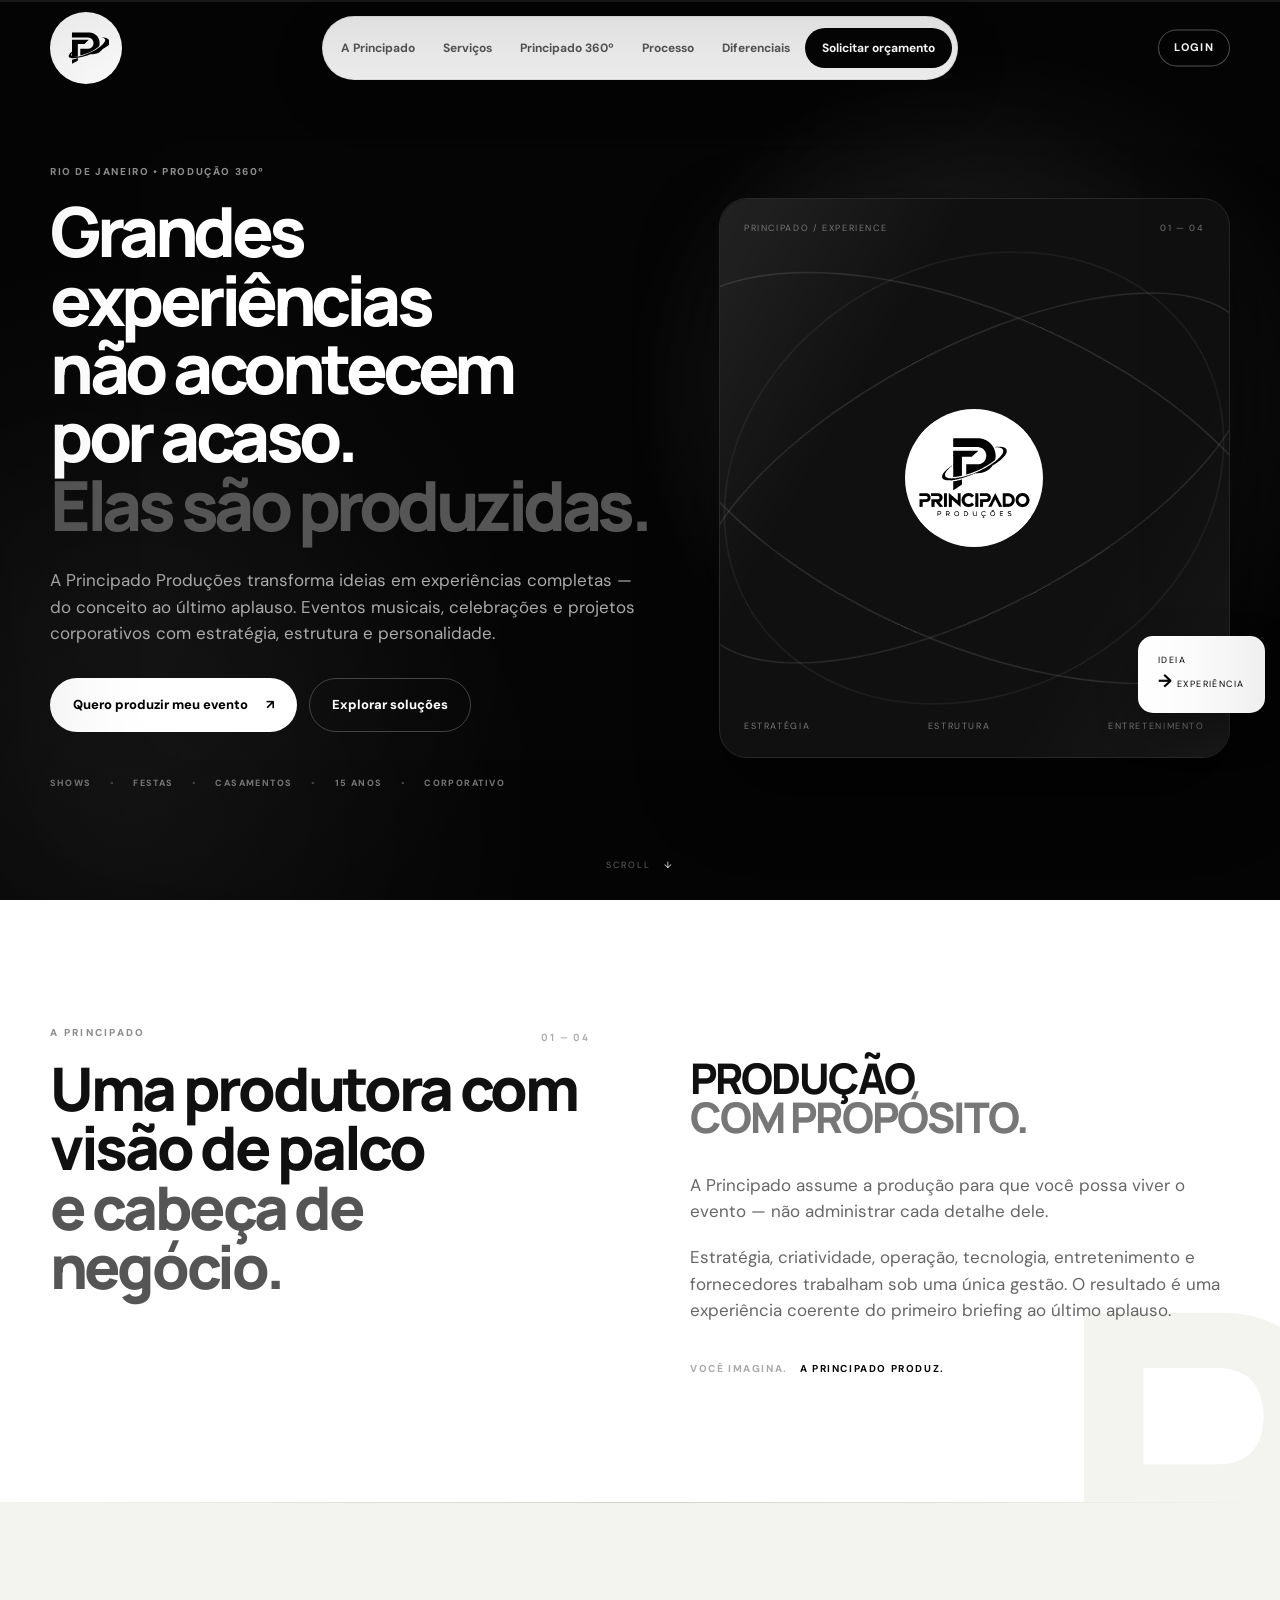
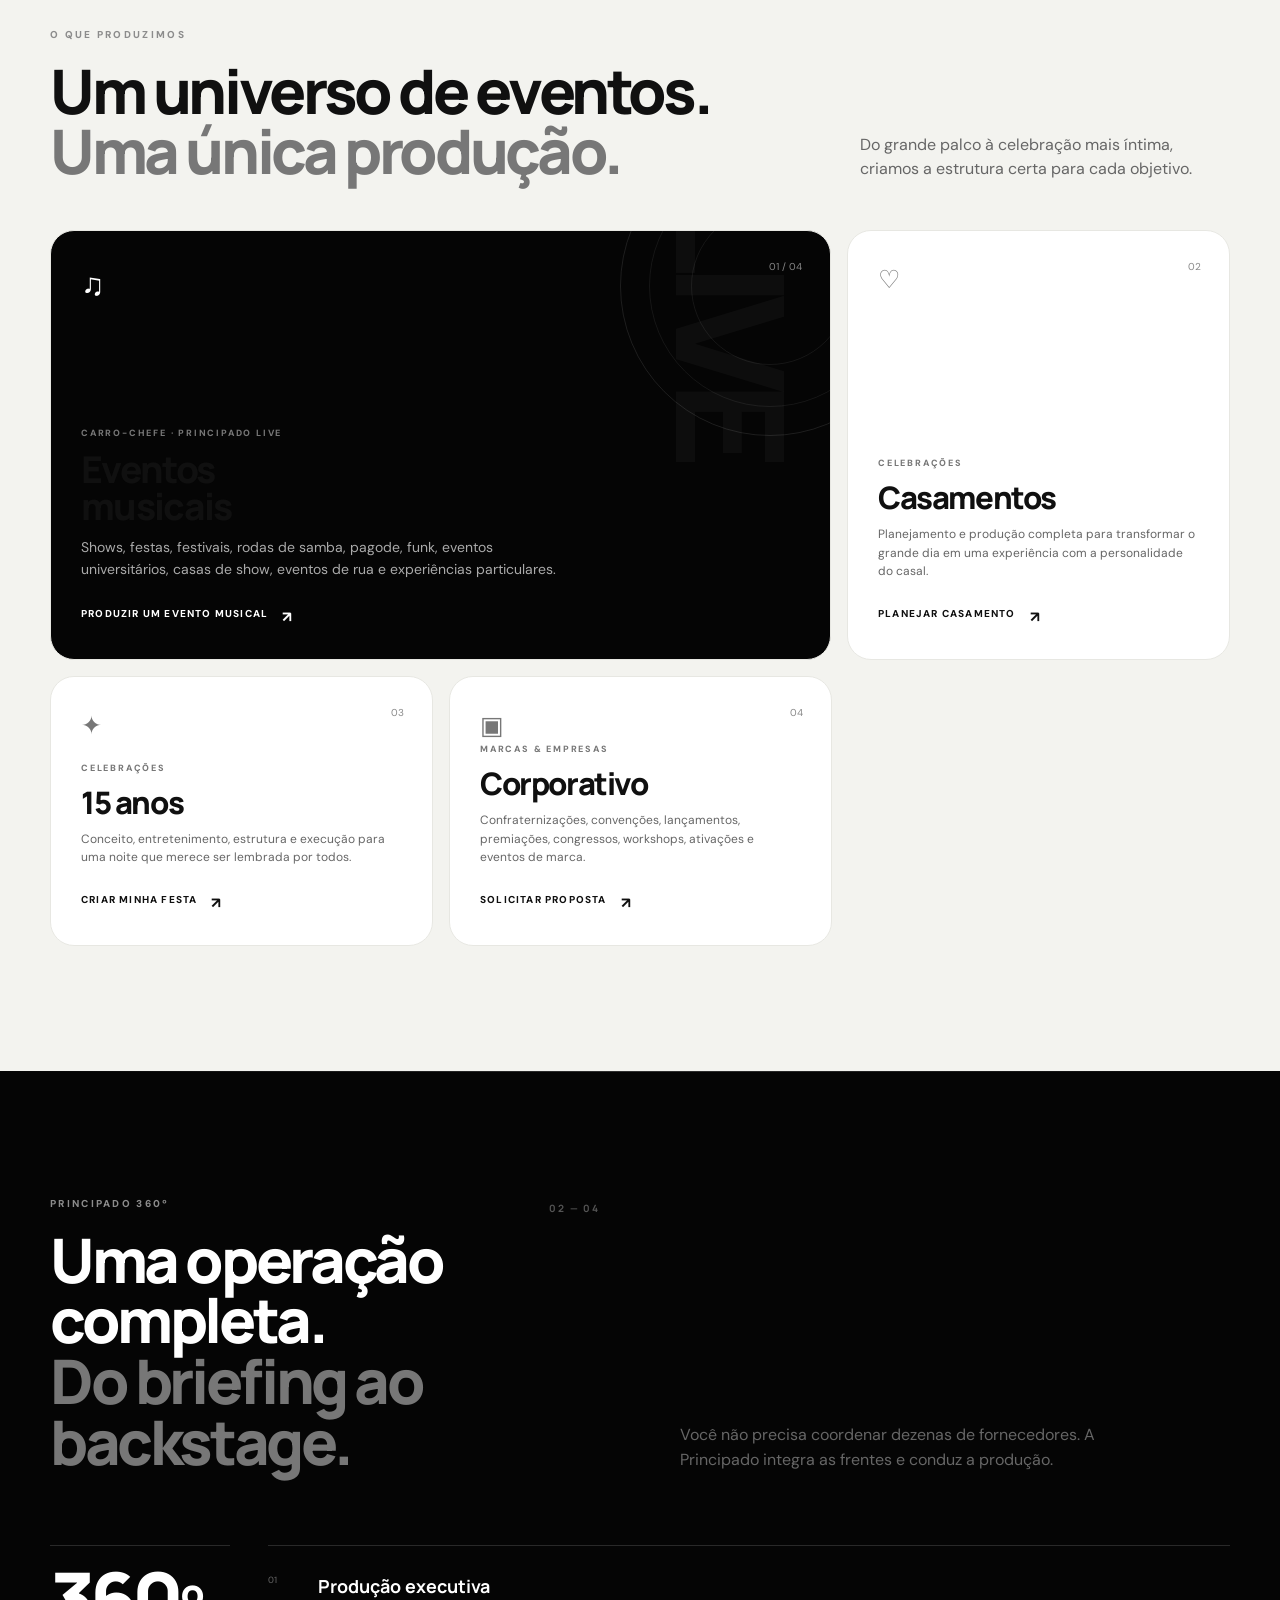
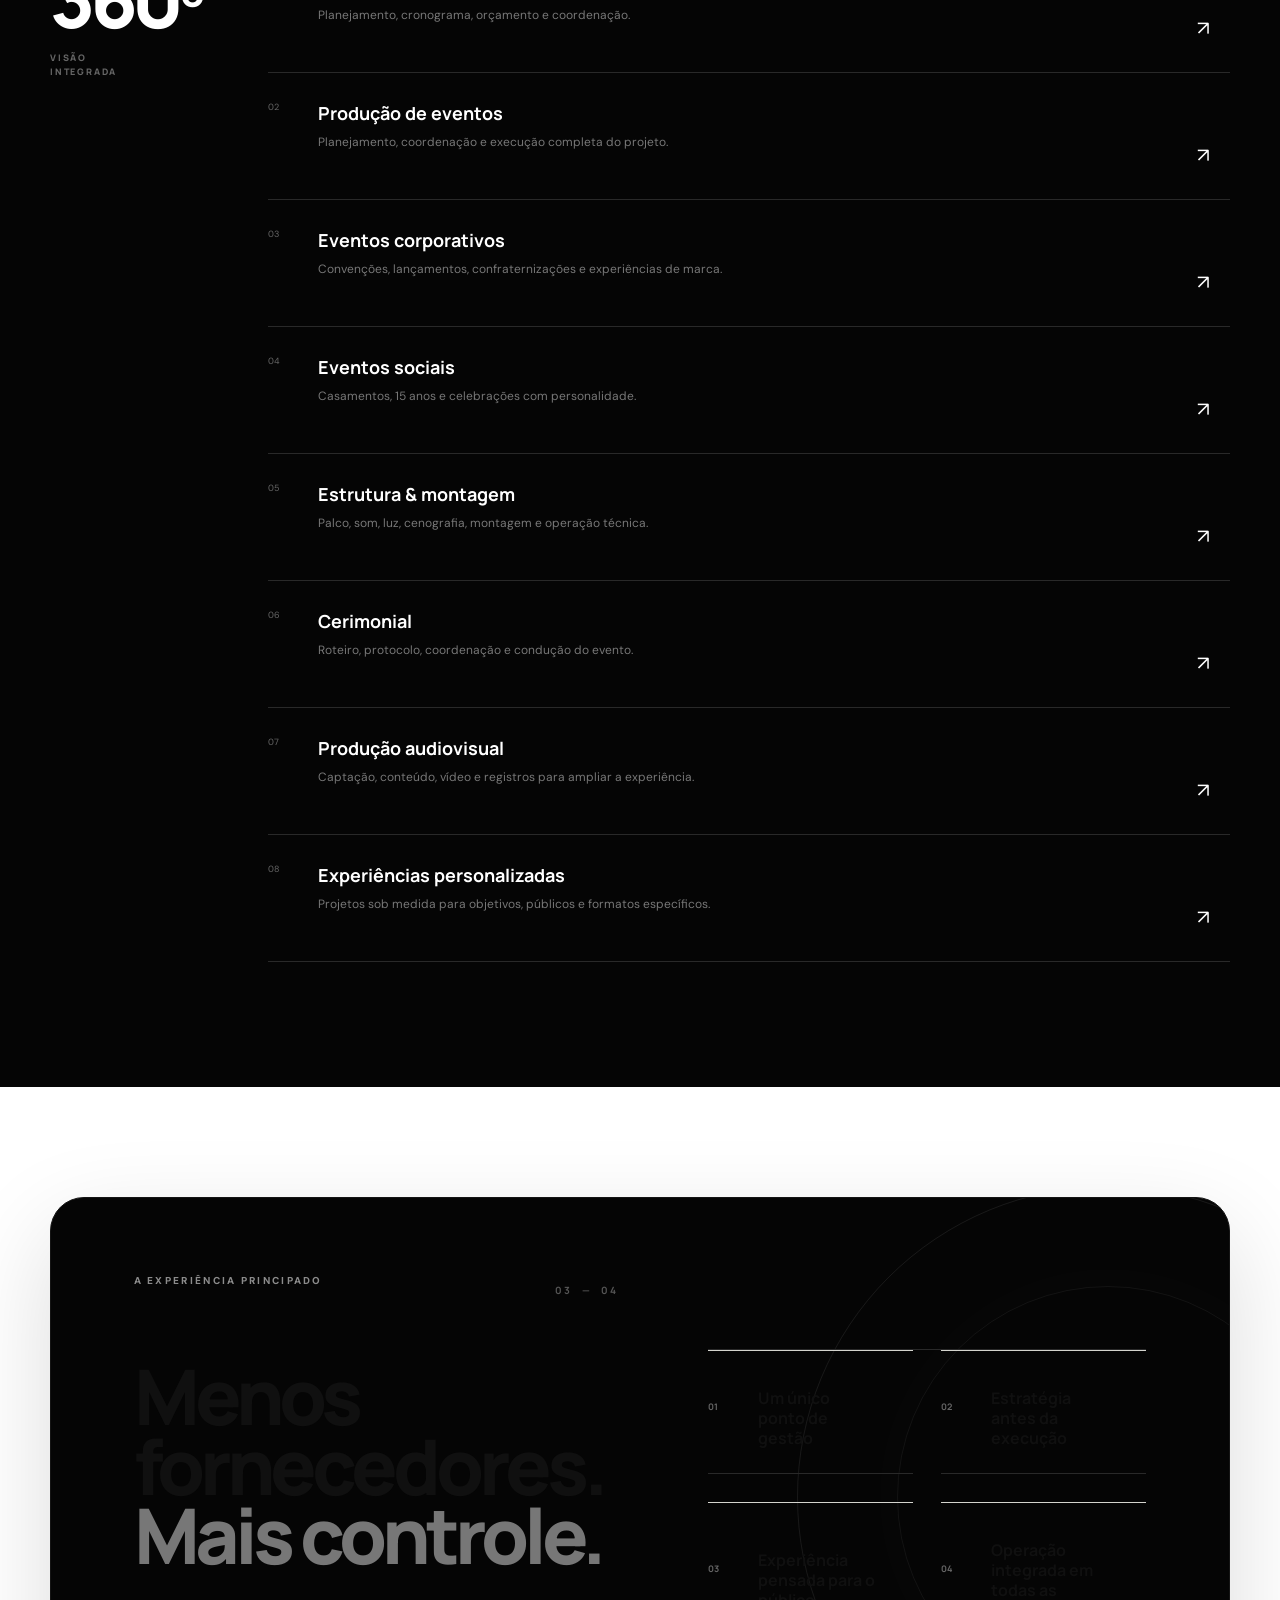
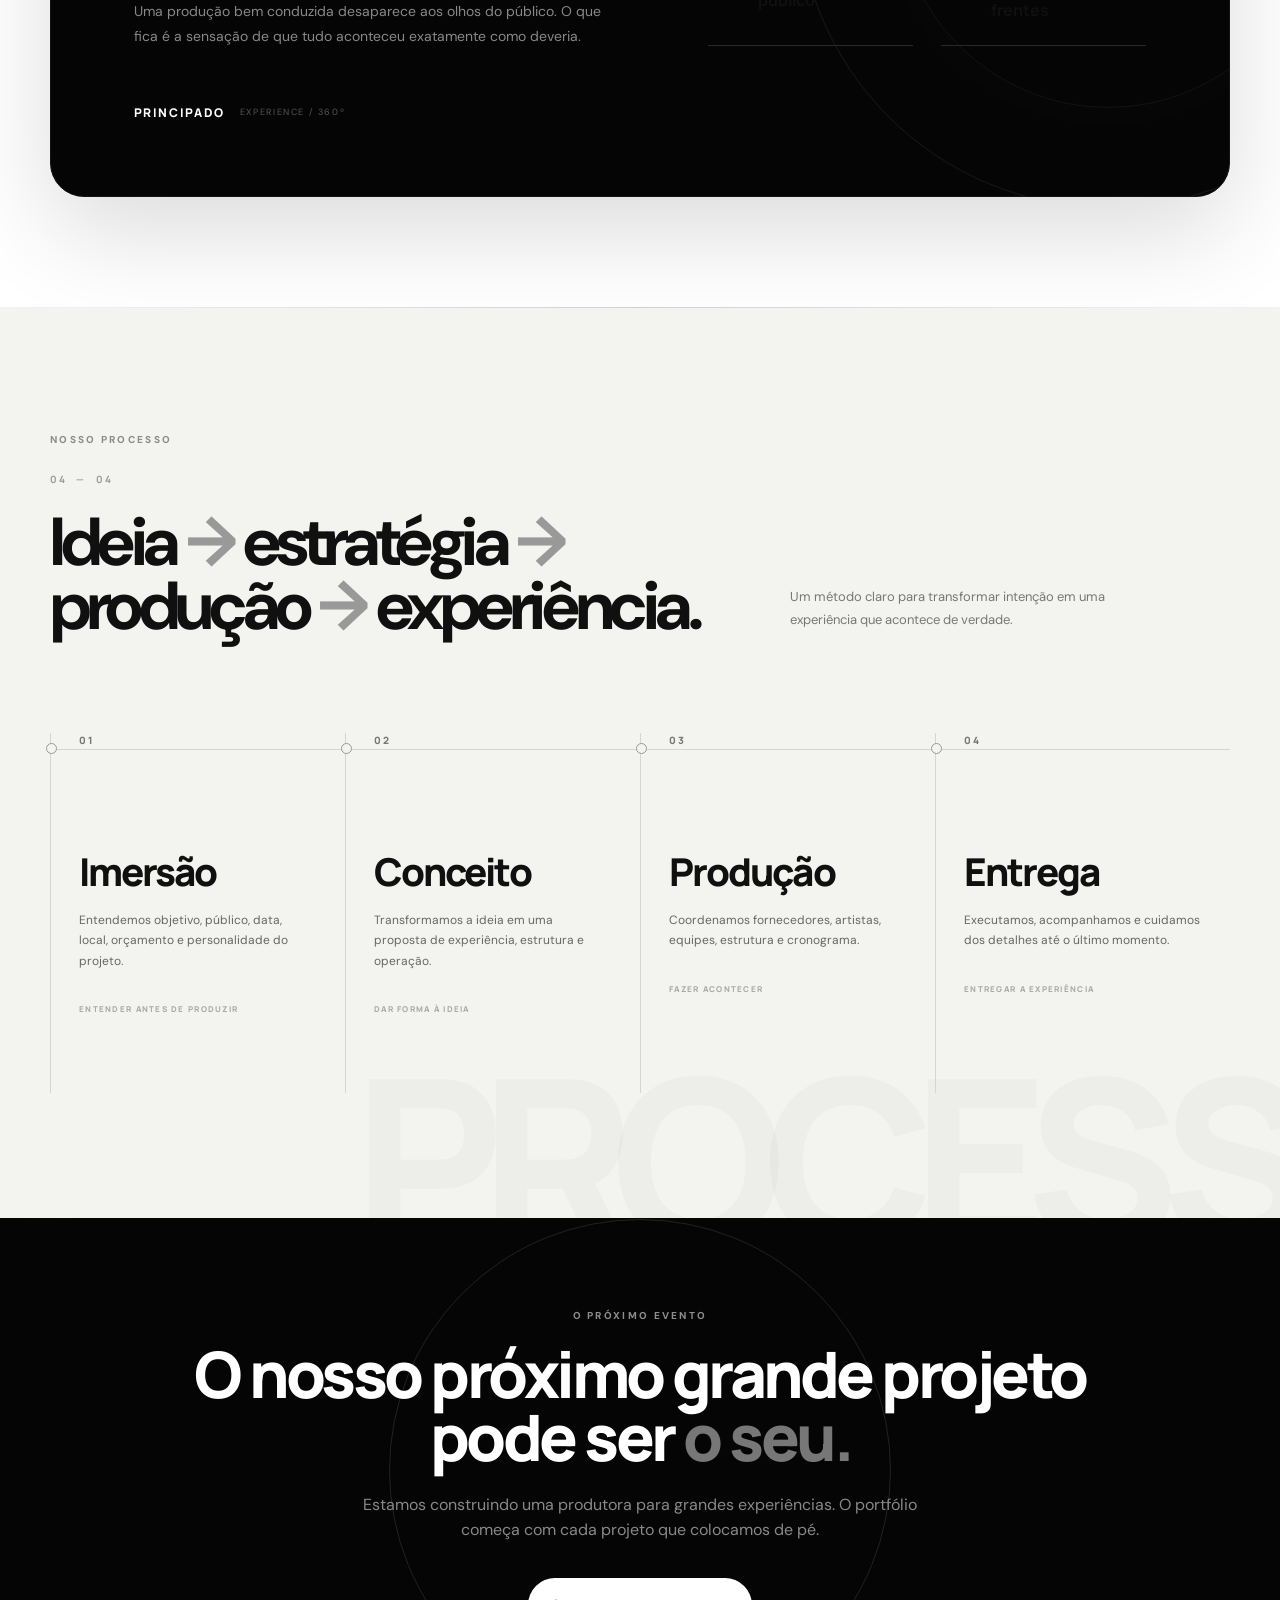
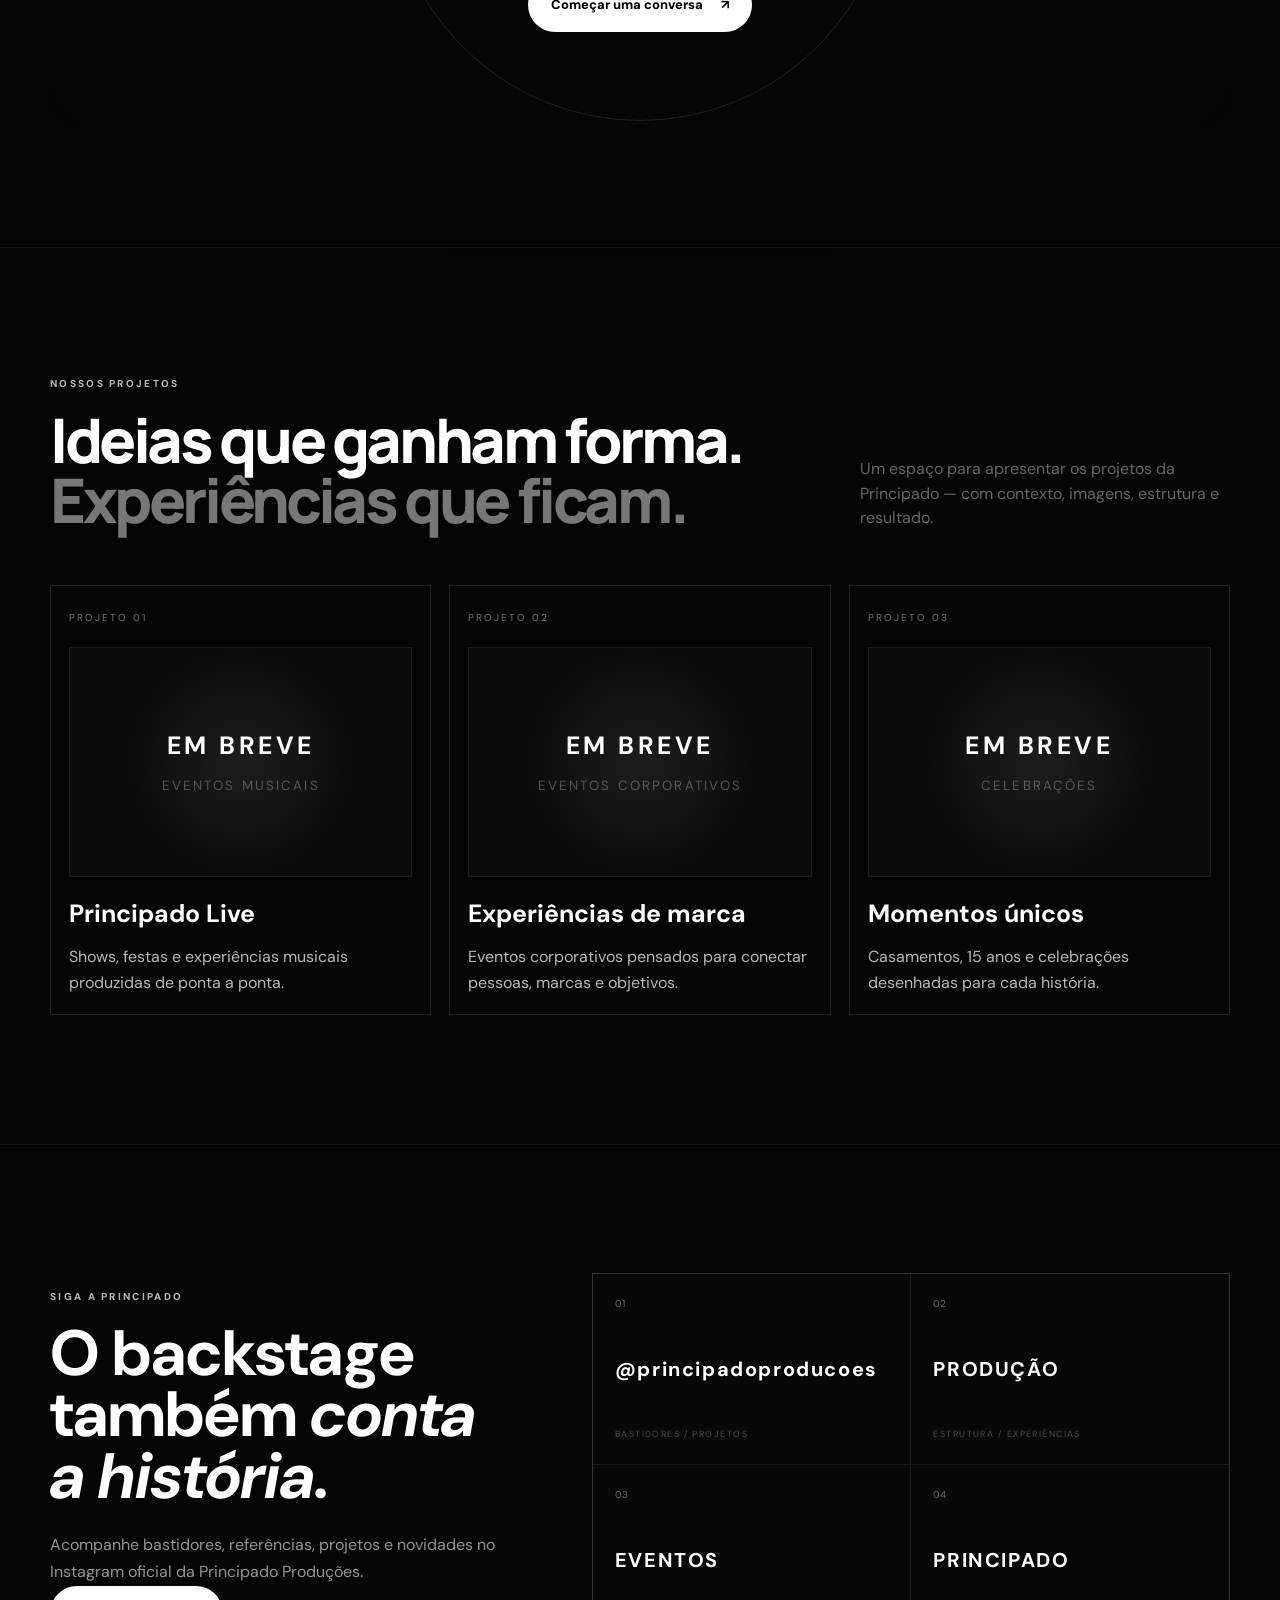
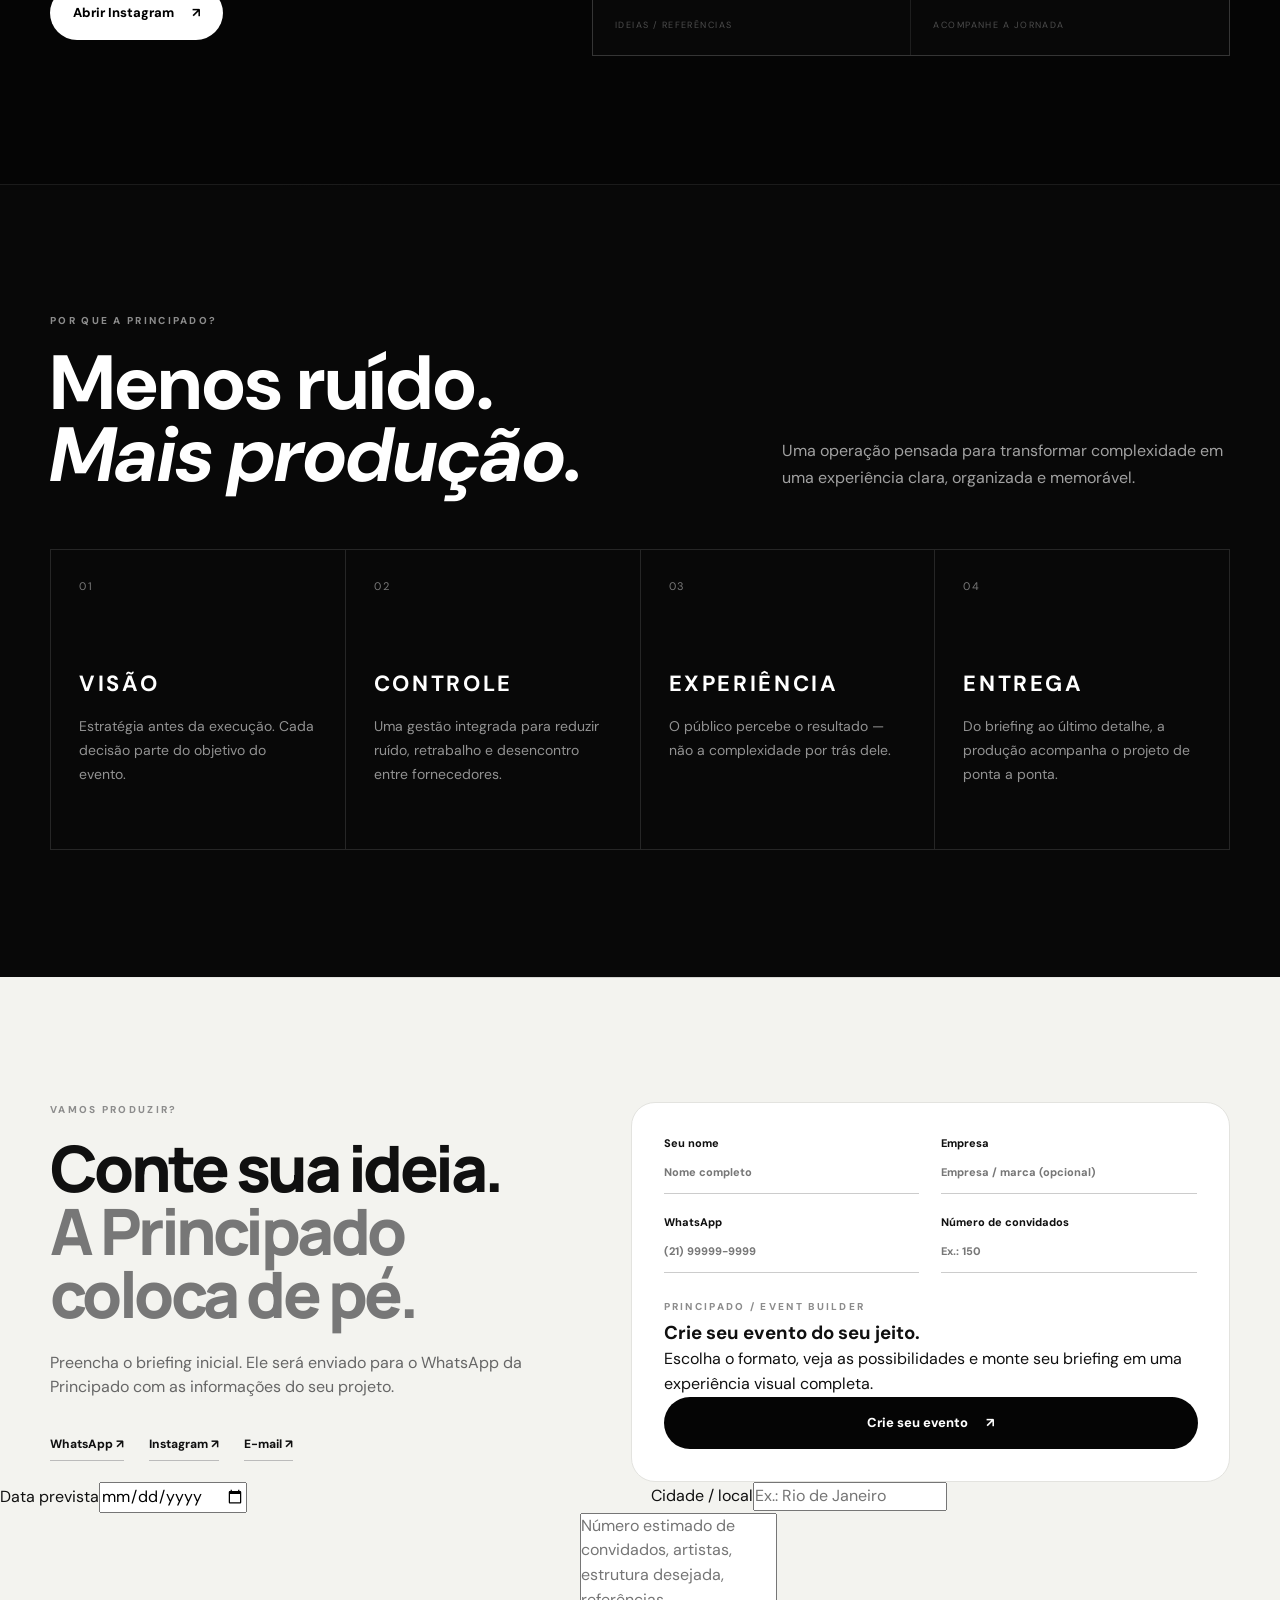
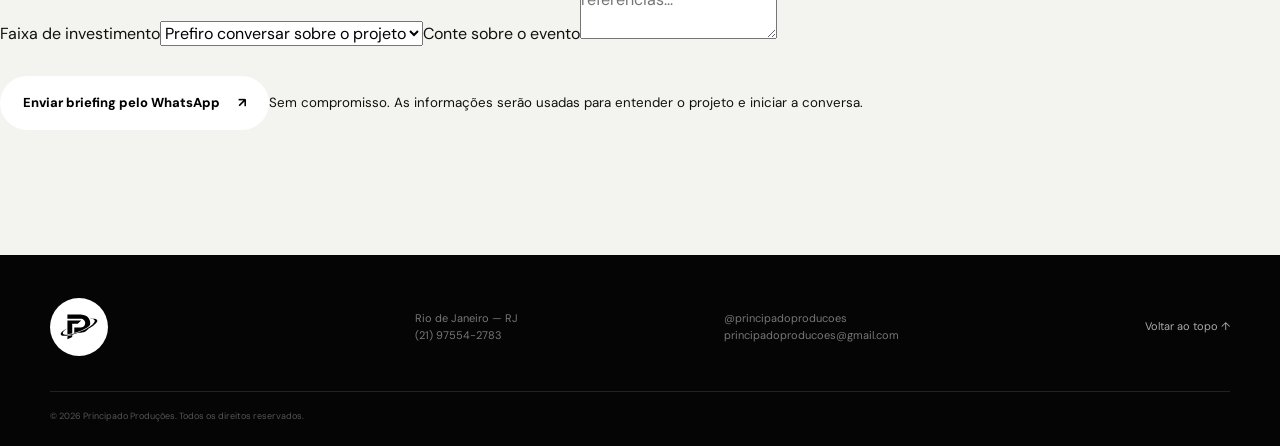
==== commit dfe9104f: "Replace inline event options with Create Your Event button" ====
--- a/index.html
+++ b/index.html
@@ -159,21 +159,14 @@
     <section class="budget" id="orcamento"><div class="container budget-grid"><div class="budget-copy reveal"><p class="kicker">VAMOS PRODUZIR?</p><h2>Conte sua ideia.<br><em>A Principado coloca de pé.</em></h2><p>Preencha o briefing inicial. Ele será enviado para o WhatsApp da Principado com as informações do seu projeto.</p><div class="direct-contact"><a href="https://wa.me/5521975542783" target="_blank" rel="noopener">WhatsApp <span>↗</span></a><a href="https://instagram.com/principadoproducoes" target="_blank" rel="noopener">Instagram <span>↗</span></a><a href="mailto:principadoproducoes@gmail.com">E-mail <span>↗</span></a></div></div>
       <form class="budget-form reveal" id="budgetForm" novalidate>
         <div class="form-honeypot" aria-hidden="true"><label>Não preencher<input name="website" tabindex="-1" autocomplete="off"></label></div><div class="form-row"><label>Seu nome<input name="name" required placeholder="Nome completo"></label><label>Empresa<input name="company" placeholder="Empresa / marca (opcional)"></label></div><div class="form-row"><label>WhatsApp<input name="phone" required placeholder="(21) 99999-9999"></label><label>Número de convidados<input name="guests" inputmode="numeric" placeholder="Ex.: 150"></label></div><input type="hidden" name="event" id="selectedEvent">
-<div class="event-builder" id="eventBuilder">
-  <div class="builder-head"><div><span class="kicker">MONTE SEU EVENTO</span><h3>Escolha o formato e personalize cada detalhe.</h3><a class="visual-builder-link" href="montar-evento.html" target="_blank" rel="noopener">Abrir configurador visual completo <b>↗</b></a></div><span class="builder-step" id="builderStep">01 / 03</span></div>
-  <div class="builder-label">1. Escolha a categoria</div>
-  <div class="builder-categories" id="builderCategories">
-    <button type="button" class="builder-category" data-category="social">🎉 <span>Eventos sociais</span><small>Festas e celebrações</small></button>
-    <button type="button" class="builder-category" data-category="corporate">▦ <span>Eventos corporativos</span><small>Marcas e empresas</small></button>
+<div class="event-builder-cta">
+  <div class="builder-cta-copy">
+    <span class="kicker">PRINCIPADO / EVENT BUILDER</span>
+    <h3>Crie seu evento do seu jeito.</h3>
+    <p>Escolha o formato, veja as possibilidades e monte seu briefing em uma experiência visual completa.</p>
   </div>
-  <div class="builder-subtypes-wrap" id="builderSubtypesWrap" hidden><div class="builder-label">2. Escolha o tipo de evento</div><div class="builder-subtypes" id="builderSubtypes"></div></div>
-  <div class="builder-catalog-wrap" id="builderCatalogWrap" hidden>
-    <div class="builder-catalog-head"><div><div class="builder-label">3. Monte seu evento</div><p>Selecione o que você gostaria de incluir. Nós transformamos sua seleção em um briefing de produção.</p></div><span class="builder-count" id="builderCount">0 itens</span></div>
-    <div class="builder-tabs" id="builderTabs"></div>
-    <div class="builder-products" id="builderProducts"></div>
-  </div>
-  <div class="builder-summary" id="builderSummary" hidden><strong>Seu evento:</strong> <span id="builderSummaryText"></span><span class="builder-summary-count" id="builderSummaryCount"></span></div>
-</div><div class="form-row"><label>Data prevista<input type="date" name="date"></label><label>Cidade / local<input name="location" placeholder="Ex.: Rio de Janeiro"></label></div><label>Faixa de investimento<select name="budget"><option value="" selected>Prefiro conversar sobre o projeto</option><option>Até R$ 30 mil</option><option>R$ 30 mil a R$ 60 mil</option><option>R$ 60 mil a R$ 100 mil</option><option>Acima de R$ 100 mil</option></select></label><label>Conte sobre o evento<textarea name="message" rows="5" placeholder="Número estimado de convidados, artistas, estrutura desejada, referências..."></textarea></label><div class="form-status" id="formStatus" role="status" aria-live="polite"></div><button class="button primary" type="submit">Enviar briefing pelo WhatsApp <b>↗</b></button><small>Sem compromisso. As informações serão usadas para entender o projeto e iniciar a conversa.</small></form>
+  <a class="button primary builder-cta-button" href="montar-evento.html" target="_blank" rel="noopener">Crie seu evento <b>↗</b></a>
+</div></div><div class="form-row"><label>Data prevista<input type="date" name="date"></label><label>Cidade / local<input name="location" placeholder="Ex.: Rio de Janeiro"></label></div><label>Faixa de investimento<select name="budget"><option value="" selected>Prefiro conversar sobre o projeto</option><option>Até R$ 30 mil</option><option>R$ 30 mil a R$ 60 mil</option><option>R$ 60 mil a R$ 100 mil</option><option>Acima de R$ 100 mil</option></select></label><label>Conte sobre o evento<textarea name="message" rows="5" placeholder="Número estimado de convidados, artistas, estrutura desejada, referências..."></textarea></label><div class="form-status" id="formStatus" role="status" aria-live="polite"></div><button class="button primary" type="submit">Enviar briefing pelo WhatsApp <b>↗</b></button><small>Sem compromisso. As informações serão usadas para entender o projeto e iniciar a conversa.</small></form>
     </div></section>
   </main>
 
--- a/style.css
+++ b/style.css
@@ -109,3 +109,6 @@
 .builder-summary strong{color:#111}.builder-summary-count{float:right;font-weight:800;color:#111}
 @media(max-width:800px){.builder-subtypes{grid-template-columns:repeat(2,1fr)}.builder-products{grid-template-columns:repeat(2,1fr)}}
 @media(max-width:600px){.event-builder{padding:18px;border-radius:18px}.builder-categories,.builder-subtypes,.builder-products{grid-template-columns:1fr}.builder-head{margin-bottom:18px}.builder-catalog-head{align-items:flex-start;flex-direction:column;gap:5px}}
+
+/* Visual Event Builder entry point */
+.visual-builder-link{display:inline-flex;align-items:center;gap:8px;margin-top:12px;color:#111;text-decoration:none;font-size:10px;font-weight:800;letter-spacing:.08em;text-transform:uppercase;border-bottom:1px solid #bbb;padding-bottom:4px;transition:.2s}.visual-builder-link:hover{border-color:#111;transform:translateX(3px)}.visual-builder-link b{font-size:14px}
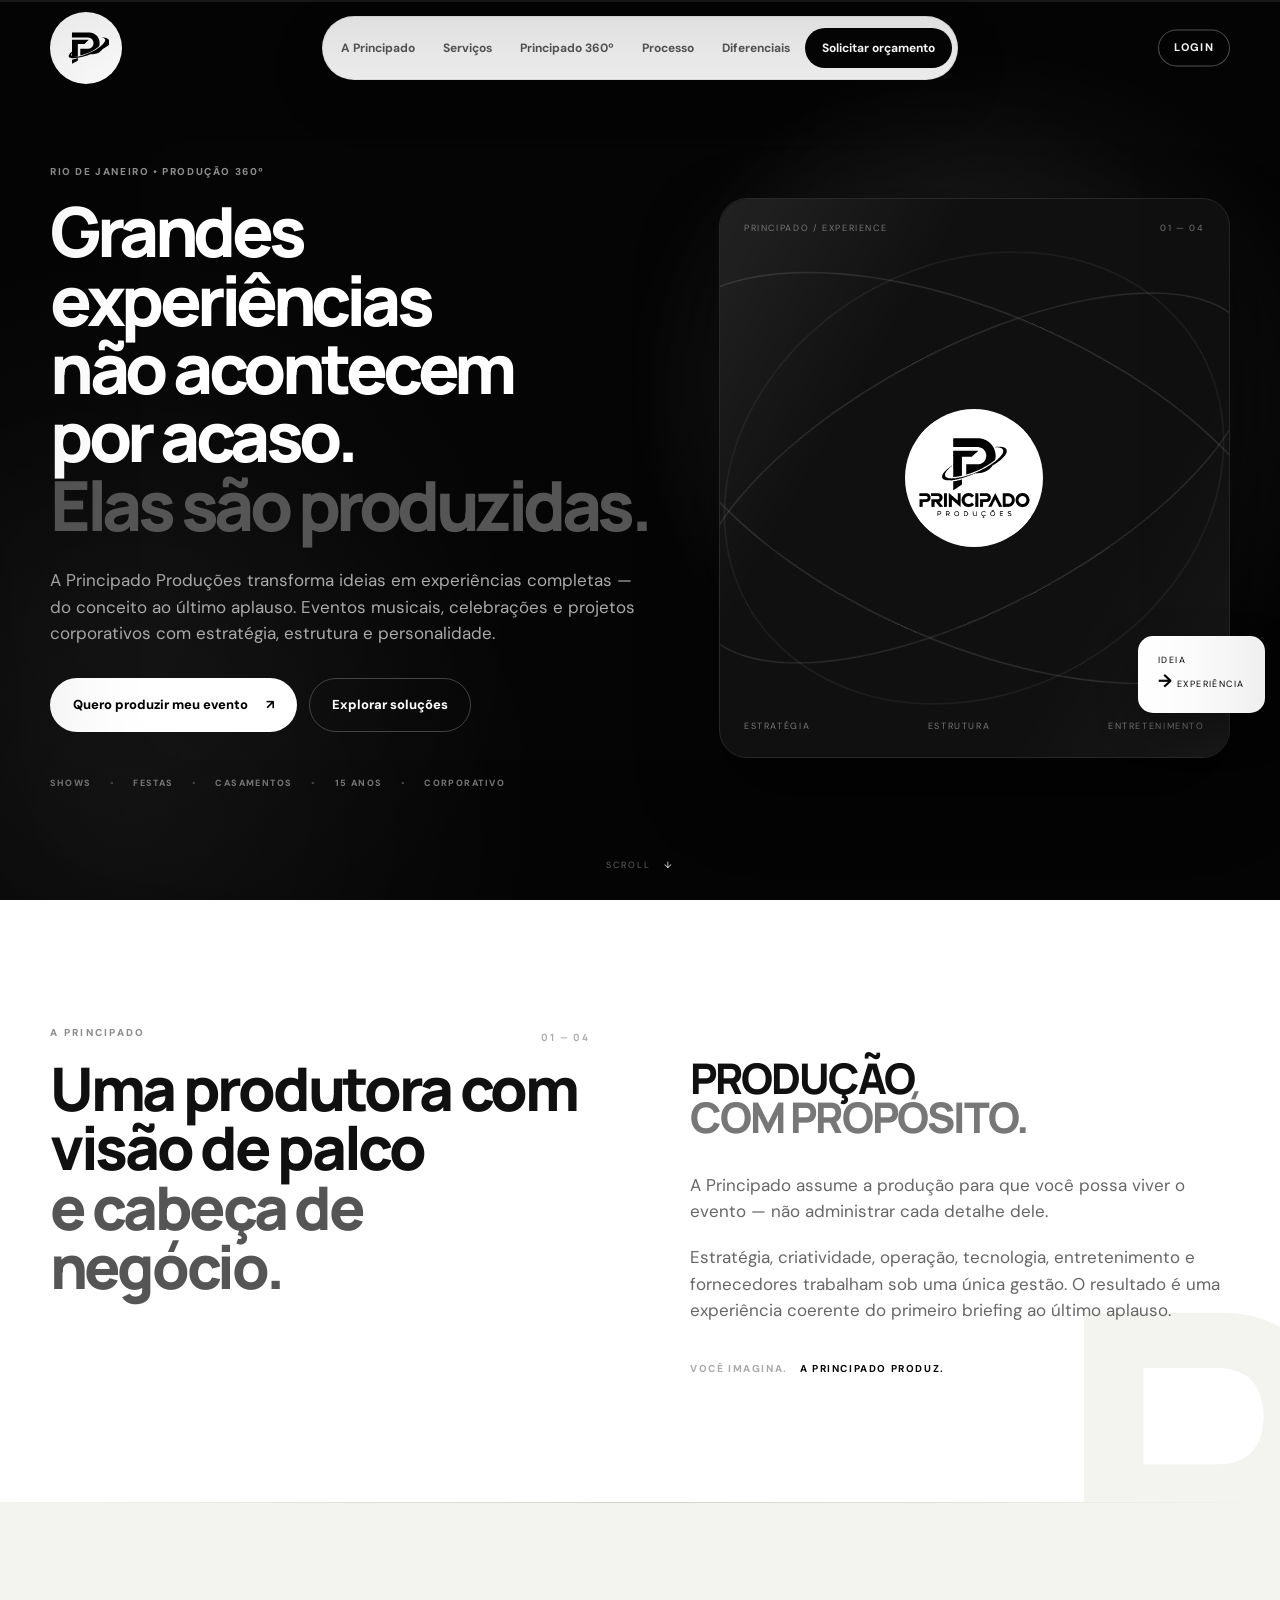
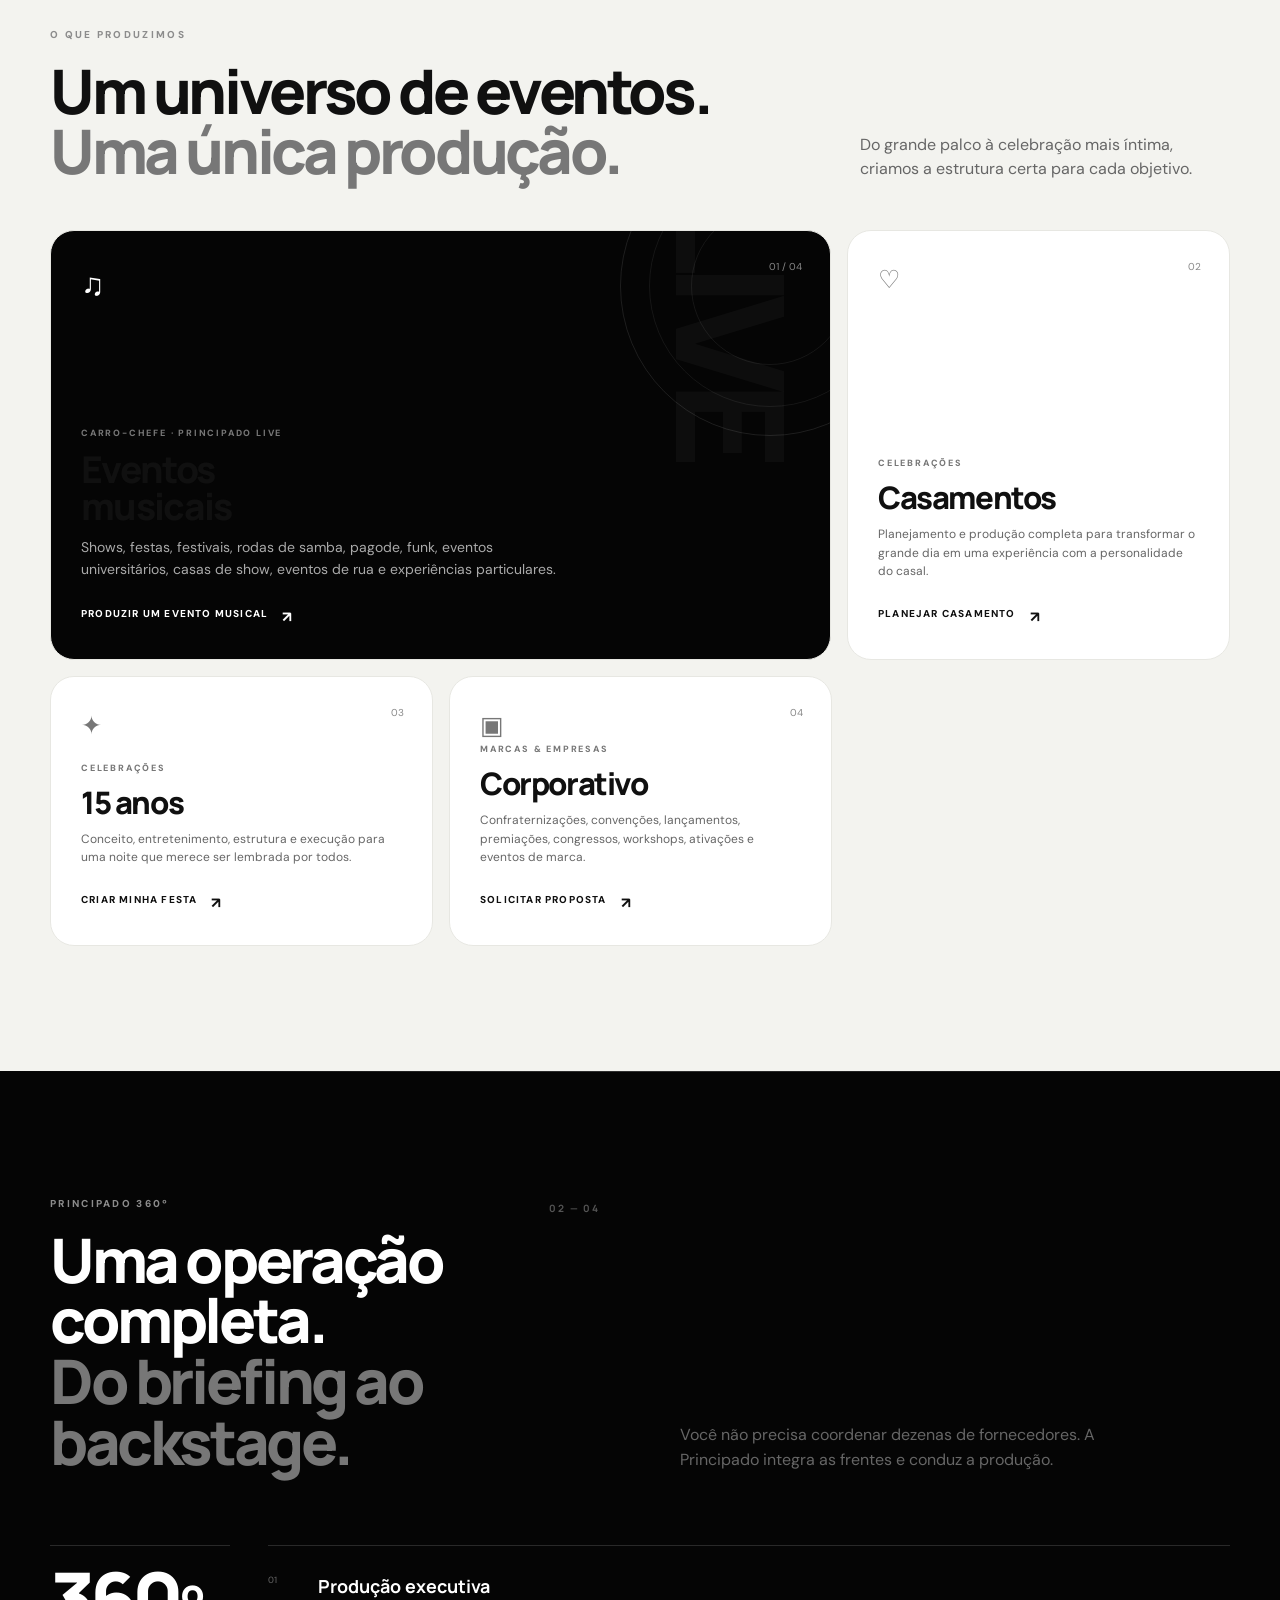
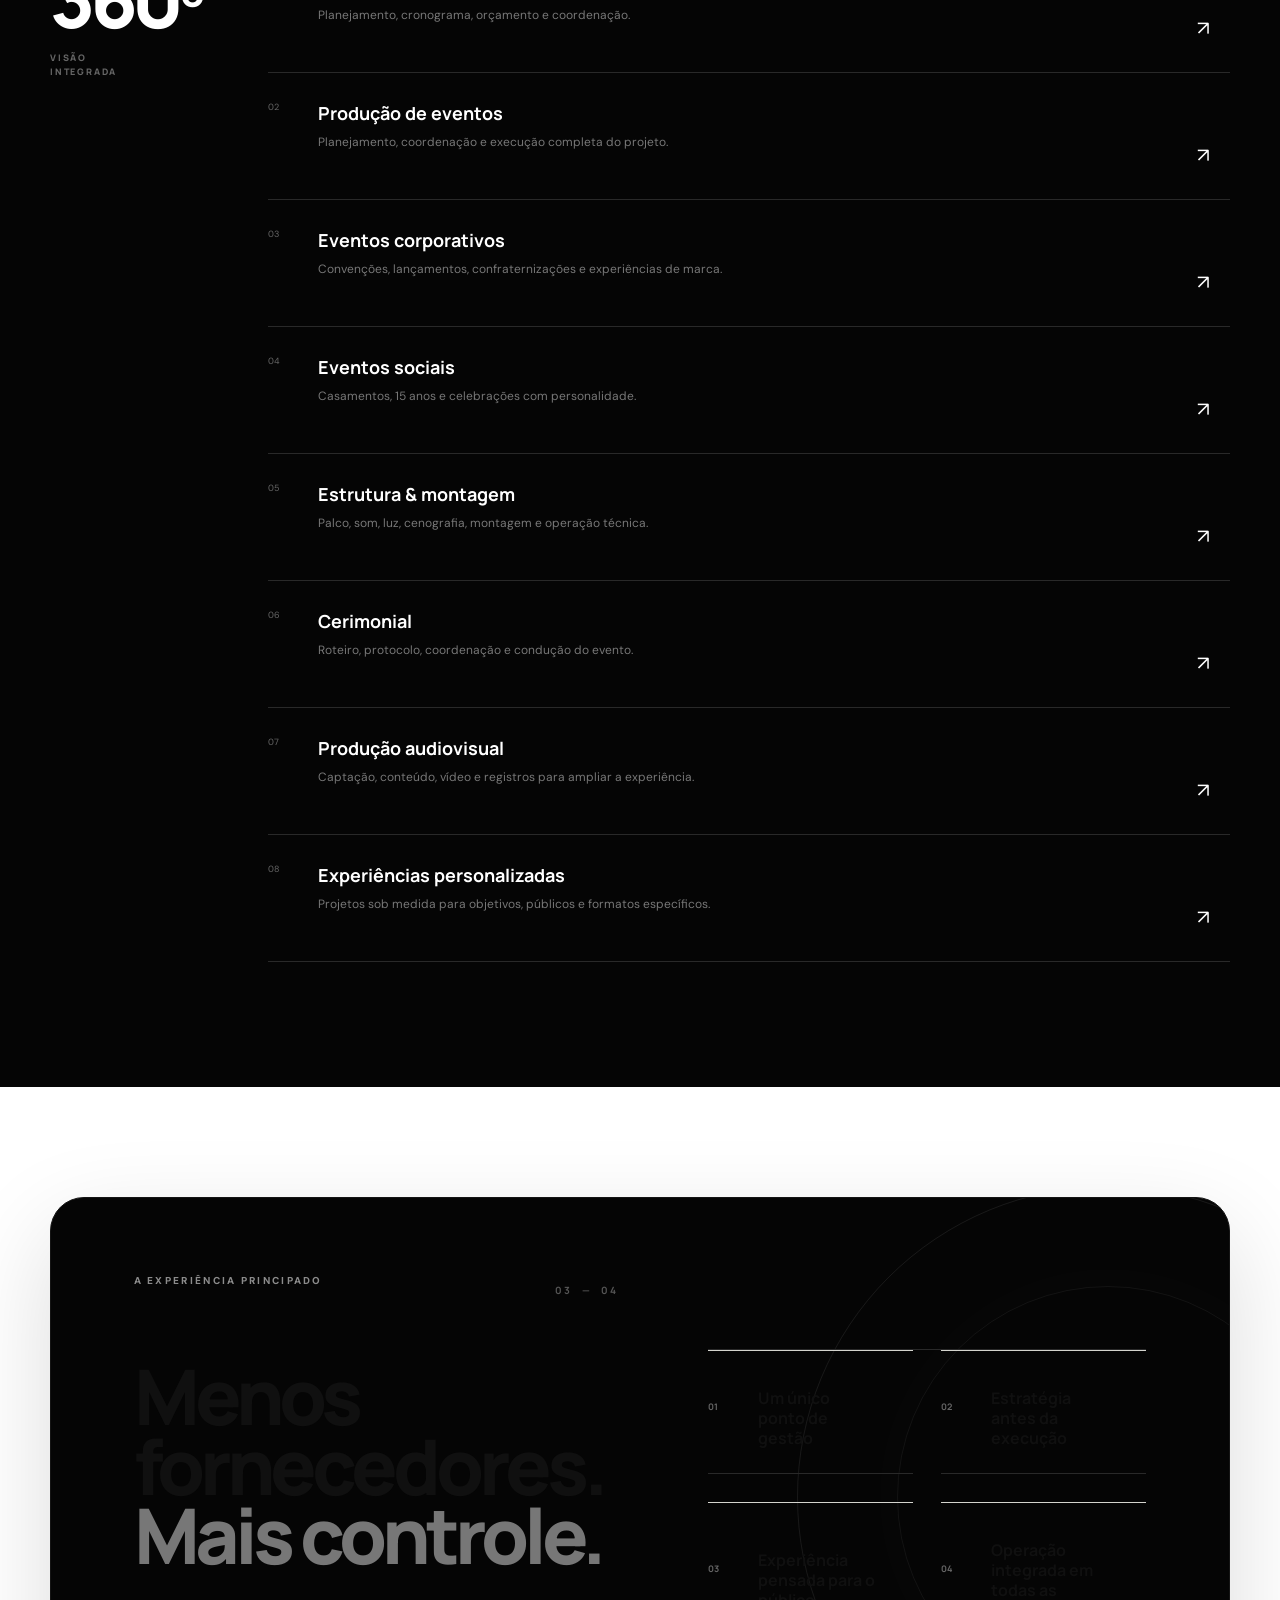
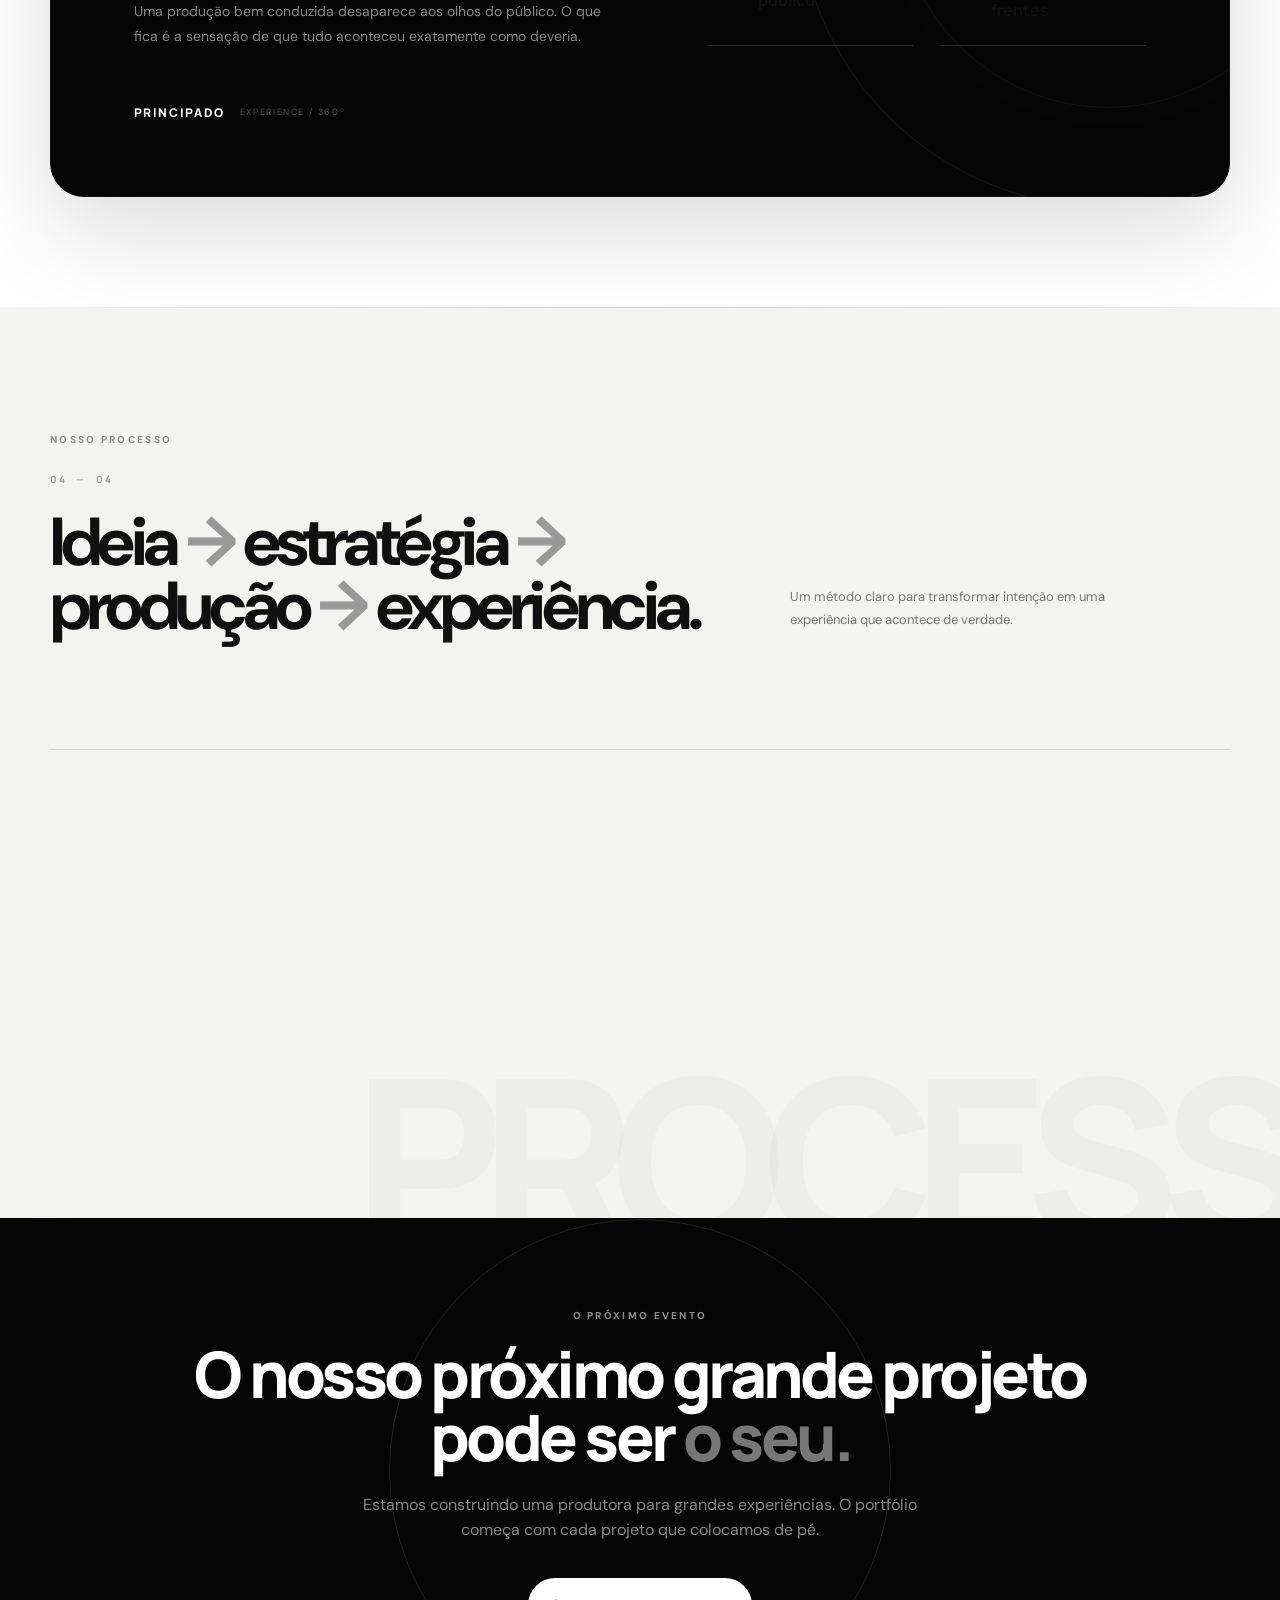
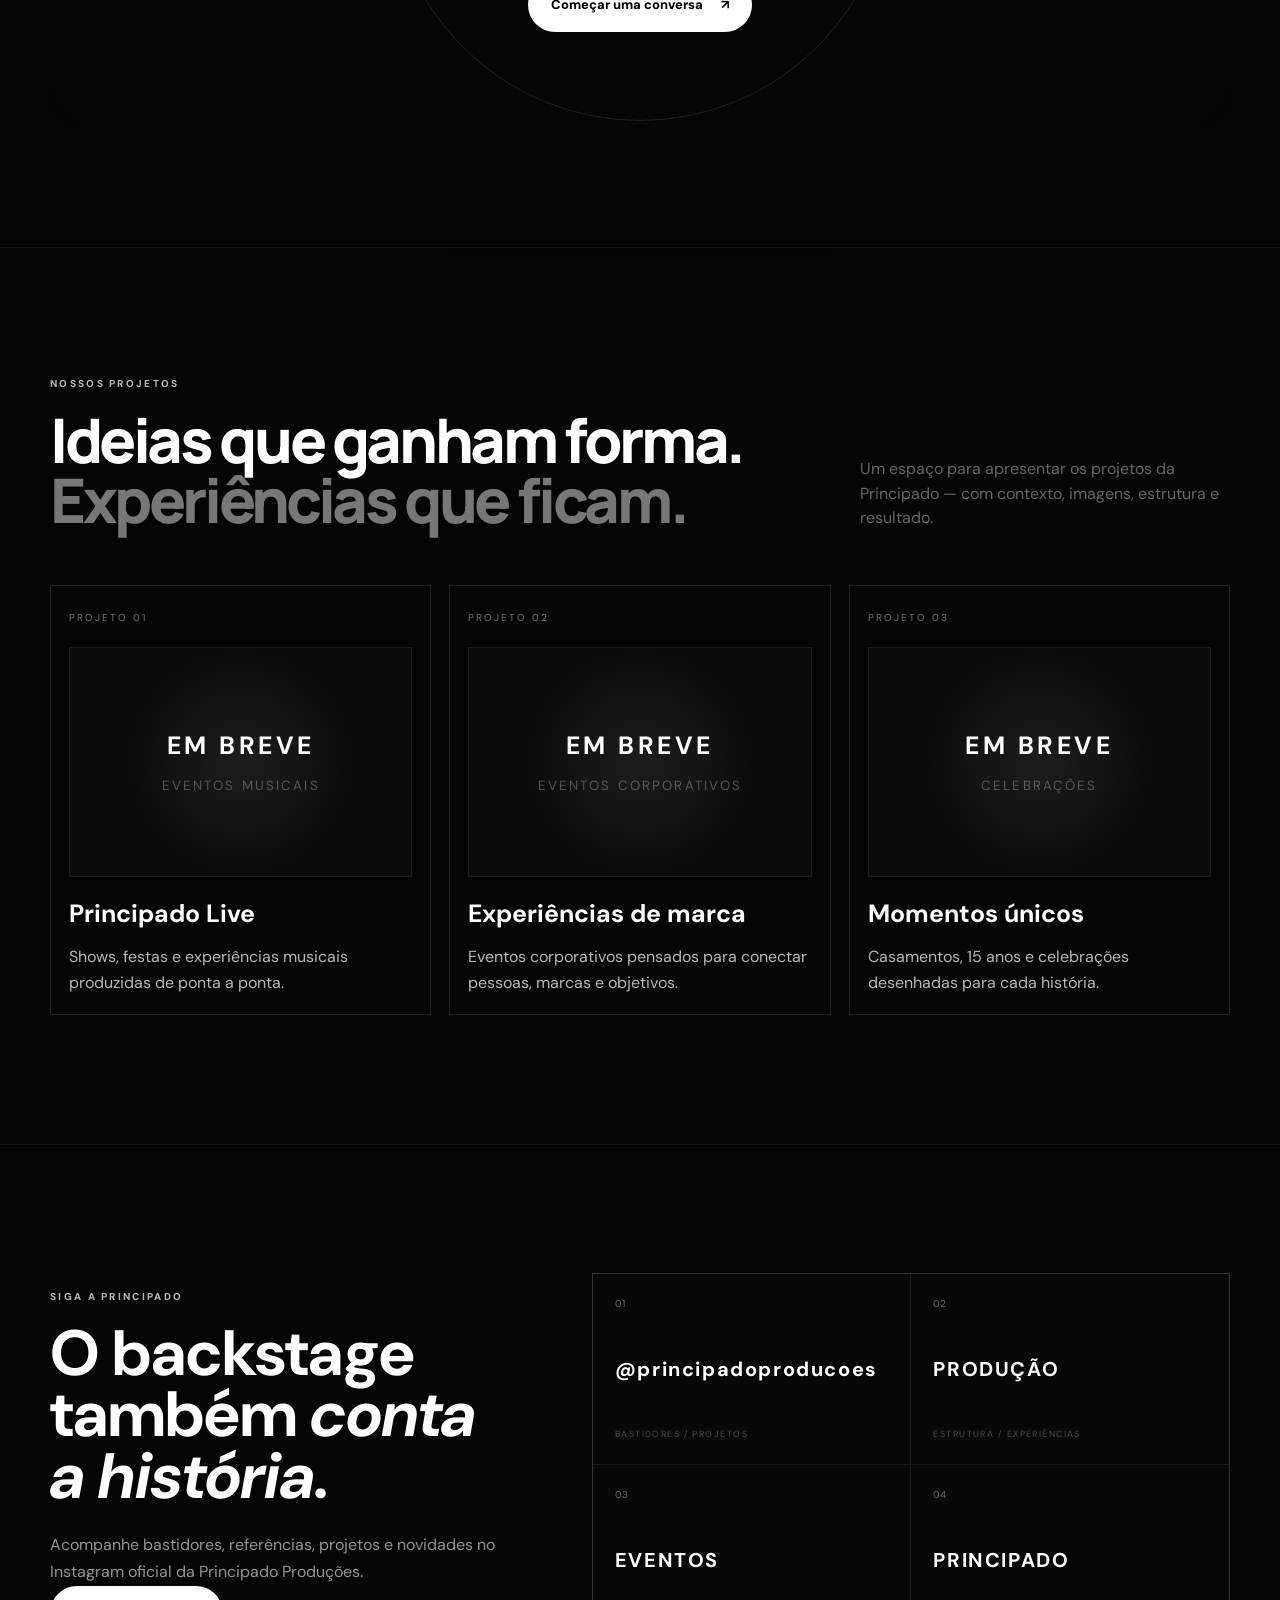
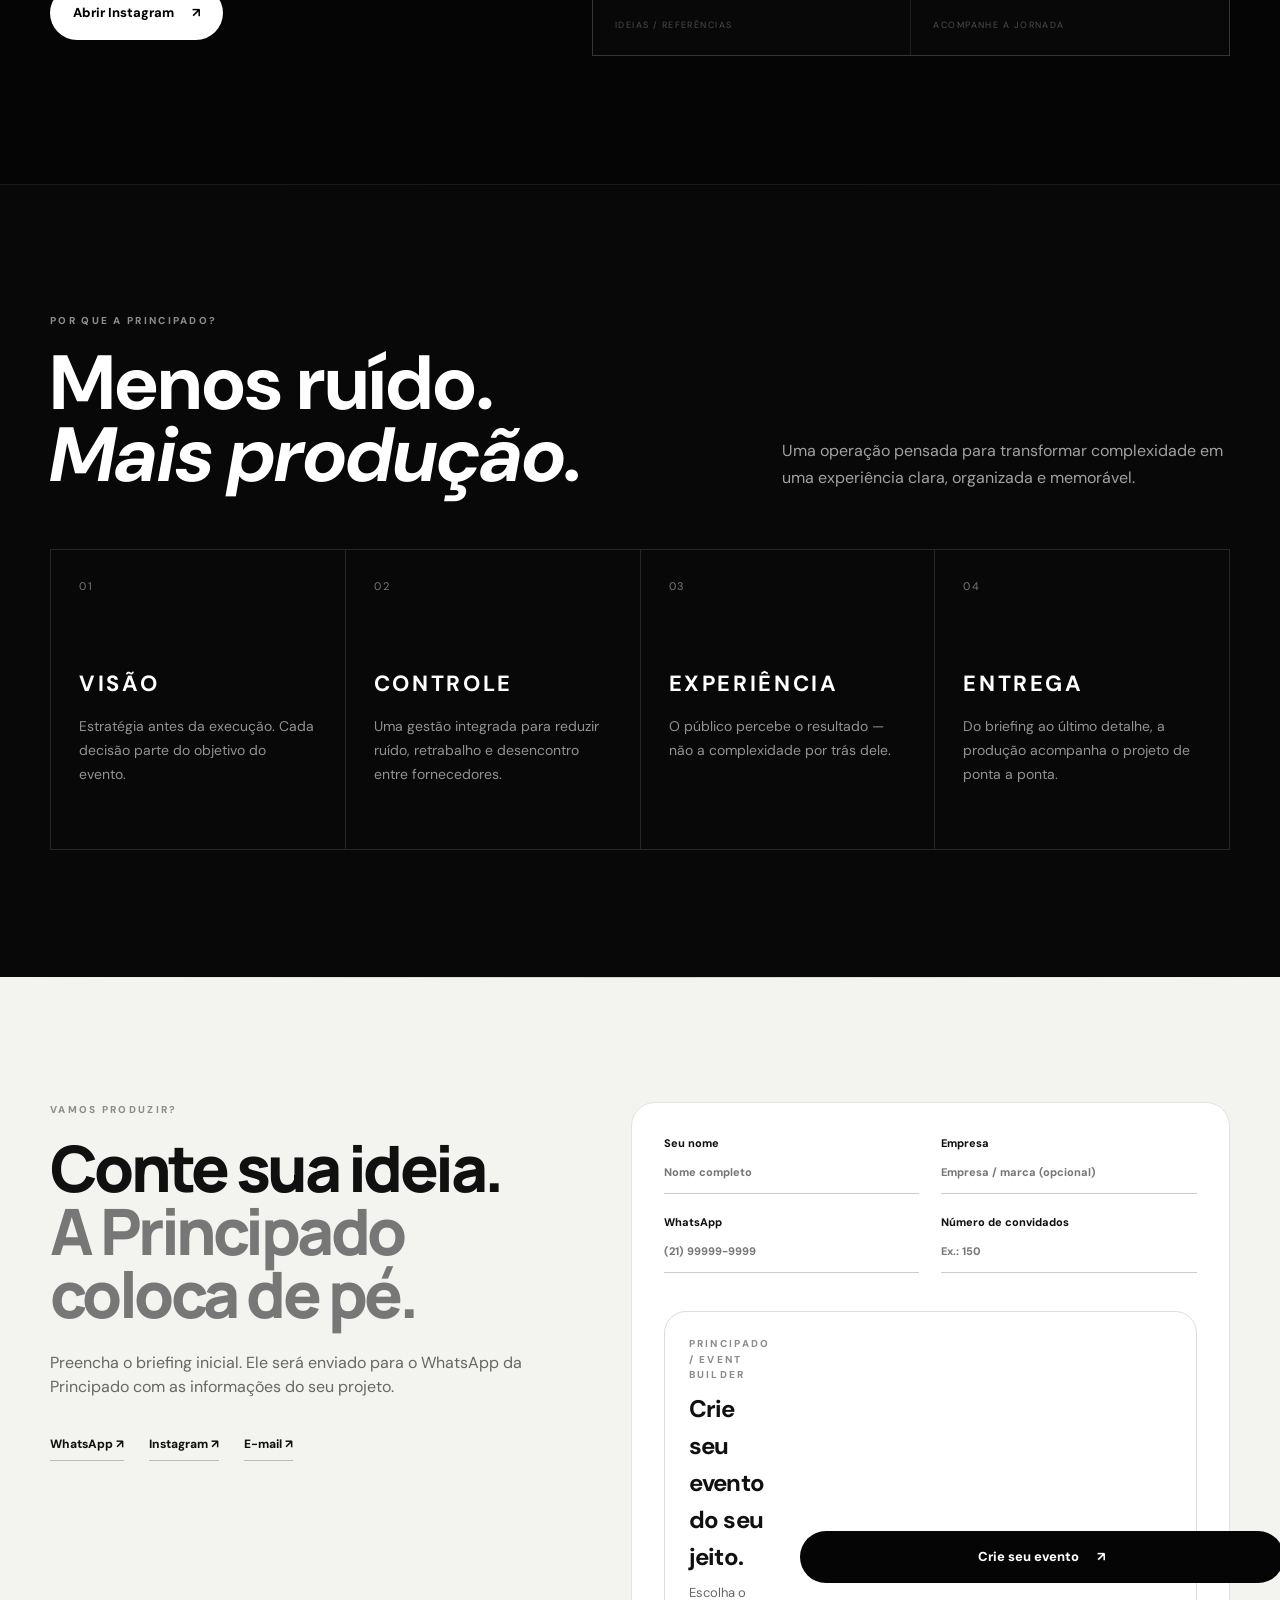
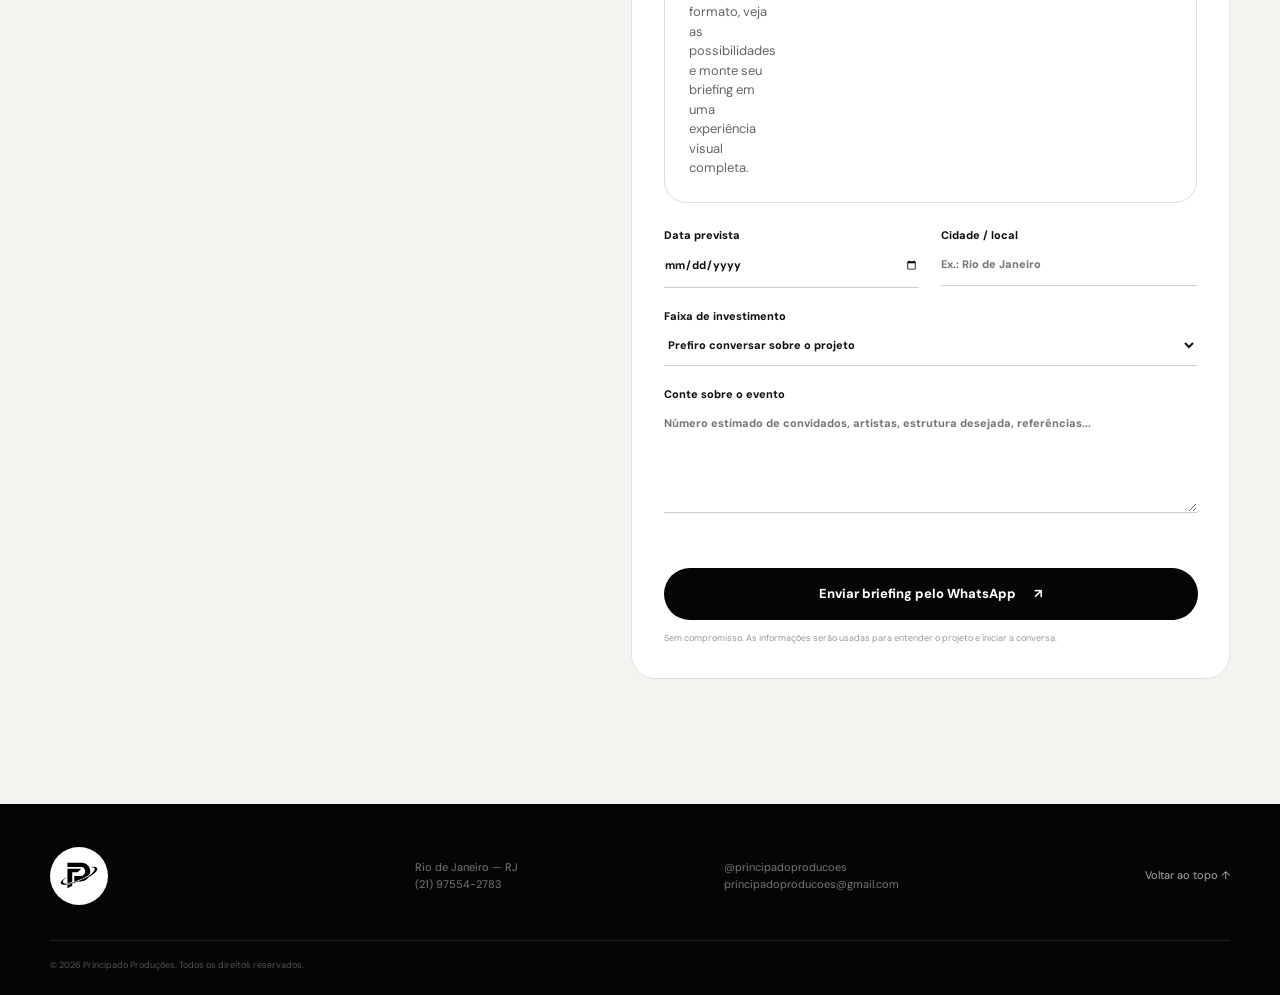
==== commit 5b008f3f: "Fix homepage briefing form structure after event builder CTA" ====
--- a/index.html
+++ b/index.html
@@ -166,7 +166,7 @@
     <p>Escolha o formato, veja as possibilidades e monte seu briefing em uma experiência visual completa.</p>
   </div>
   <a class="button primary builder-cta-button" href="montar-evento.html" target="_blank" rel="noopener">Crie seu evento <b>↗</b></a>
-</div></div><div class="form-row"><label>Data prevista<input type="date" name="date"></label><label>Cidade / local<input name="location" placeholder="Ex.: Rio de Janeiro"></label></div><label>Faixa de investimento<select name="budget"><option value="" selected>Prefiro conversar sobre o projeto</option><option>Até R$ 30 mil</option><option>R$ 30 mil a R$ 60 mil</option><option>R$ 60 mil a R$ 100 mil</option><option>Acima de R$ 100 mil</option></select></label><label>Conte sobre o evento<textarea name="message" rows="5" placeholder="Número estimado de convidados, artistas, estrutura desejada, referências..."></textarea></label><div class="form-status" id="formStatus" role="status" aria-live="polite"></div><button class="button primary" type="submit">Enviar briefing pelo WhatsApp <b>↗</b></button><small>Sem compromisso. As informações serão usadas para entender o projeto e iniciar a conversa.</small></form>
+</div><div class="form-row"><label>Data prevista<input type="date" name="date"></label><label>Cidade / local<input name="location" placeholder="Ex.: Rio de Janeiro"></label></div><label>Faixa de investimento<select name="budget"><option value="" selected>Prefiro conversar sobre o projeto</option><option>Até R$ 30 mil</option><option>R$ 30 mil a R$ 60 mil</option><option>R$ 60 mil a R$ 100 mil</option><option>Acima de R$ 100 mil</option></select></label><label>Conte sobre o evento<textarea name="message" rows="5" placeholder="Número estimado de convidados, artistas, estrutura desejada, referências..."></textarea></label><div class="form-status" id="formStatus" role="status" aria-live="polite"></div><button class="button primary" type="submit">Enviar briefing pelo WhatsApp <b>↗</b></button><small>Sem compromisso. As informações serão usadas para entender o projeto e iniciar a conversa.</small></form>
     </div></section>
   </main>
 
--- a/style.css
+++ b/style.css
@@ -112,3 +112,6 @@
 
 /* Visual Event Builder entry point */
 .visual-builder-link{display:inline-flex;align-items:center;gap:8px;margin-top:12px;color:#111;text-decoration:none;font-size:10px;font-weight:800;letter-spacing:.08em;text-transform:uppercase;border-bottom:1px solid #bbb;padding-bottom:4px;transition:.2s}.visual-builder-link:hover{border-color:#111;transform:translateX(3px)}.visual-builder-link b{font-size:14px}
+
+/* Replace inline event builder with a clear visual configurator CTA */
+.event-builder-cta{margin:18px 0 24px;padding:24px;border:1px solid #ddd;border-radius:22px;background:#fff;display:flex;align-items:center;justify-content:space-between;gap:24px}.builder-cta-copy{max-width:620px}.builder-cta-copy .kicker{display:block;margin-bottom:7px}.builder-cta-copy h3{margin:0;font-size:24px;letter-spacing:-.03em}.builder-cta-copy p{margin:7px 0 0;color:#666;font-size:13px;line-height:1.5}.builder-cta-button{flex:0 0 auto;white-space:nowrap}.event-builder-cta .button.primary{background:#050505;color:#fff;border-color:#050505}.event-builder-cta .button.primary:hover{background:#222}@media(max-width:700px){.event-builder-cta{flex-direction:column;align-items:flex-start;padding:20px;border-radius:18px}.builder-cta-button{width:100%;justify-content:center}}
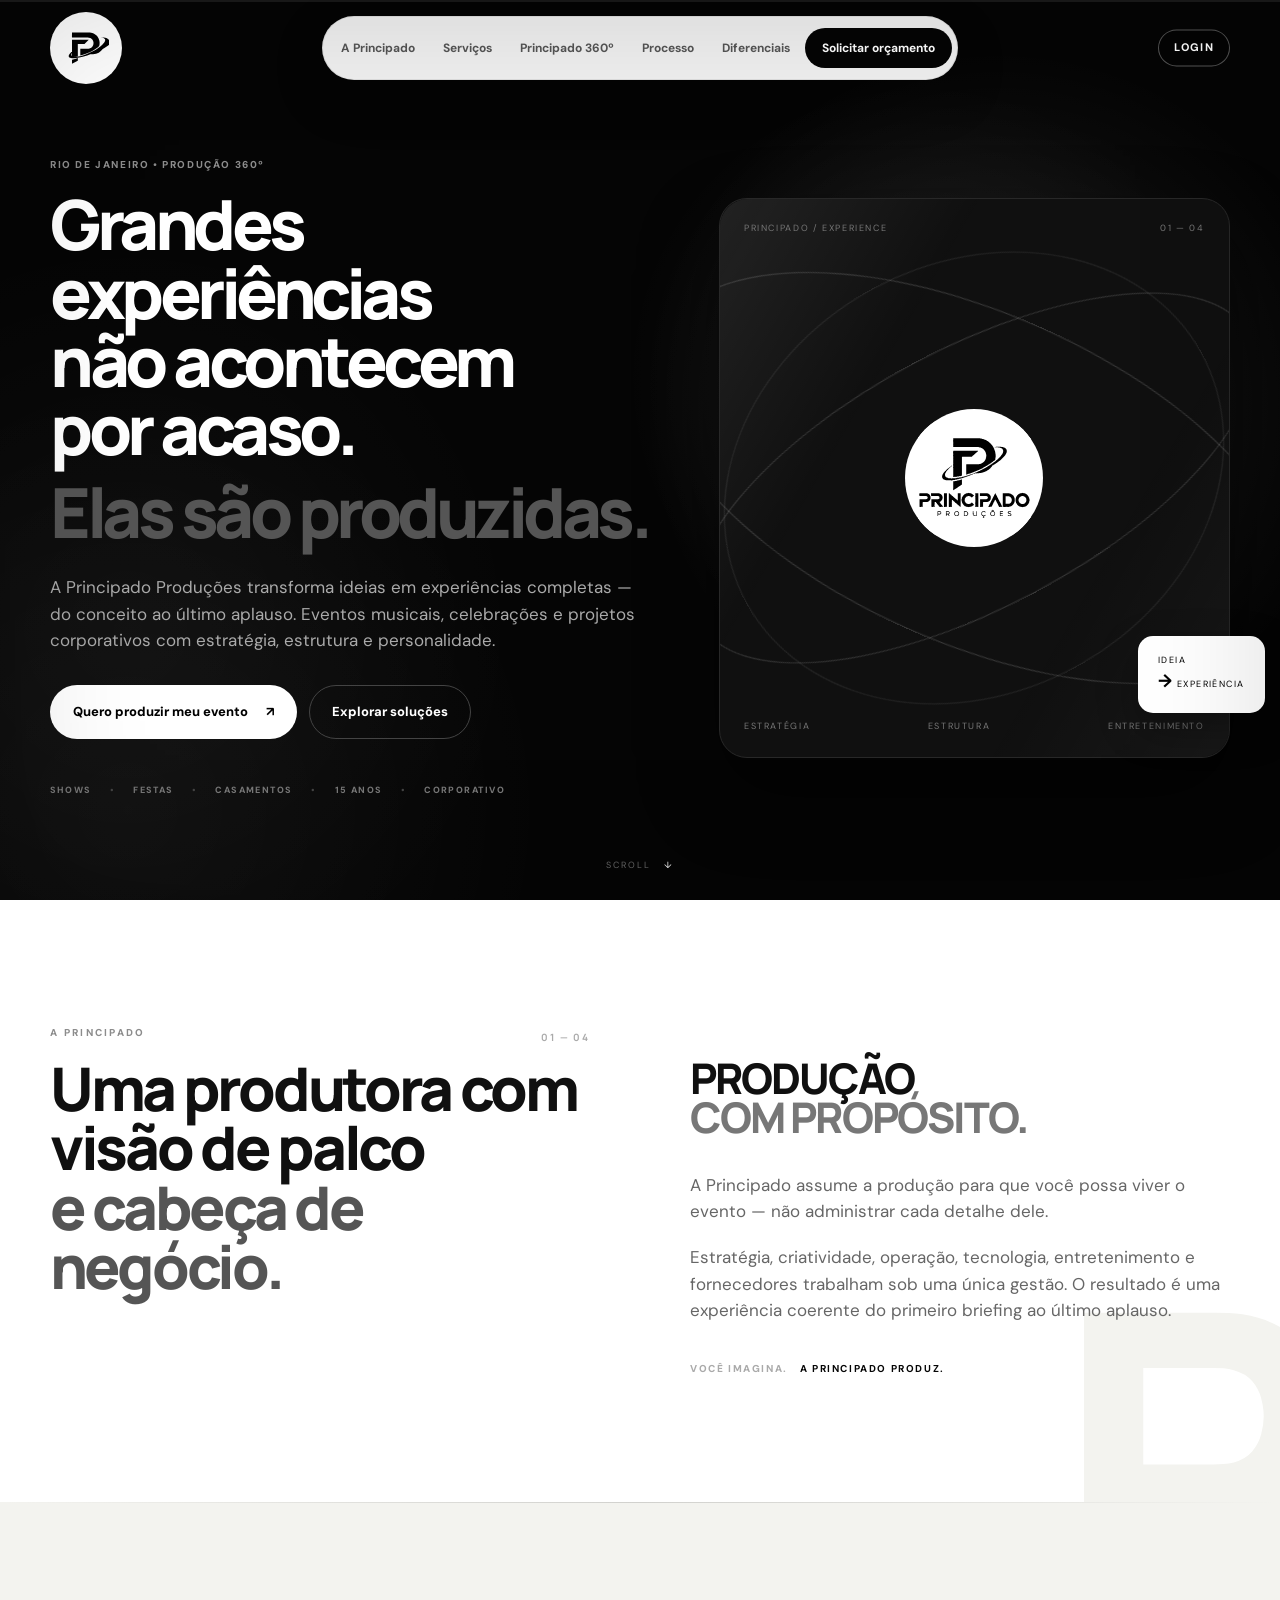
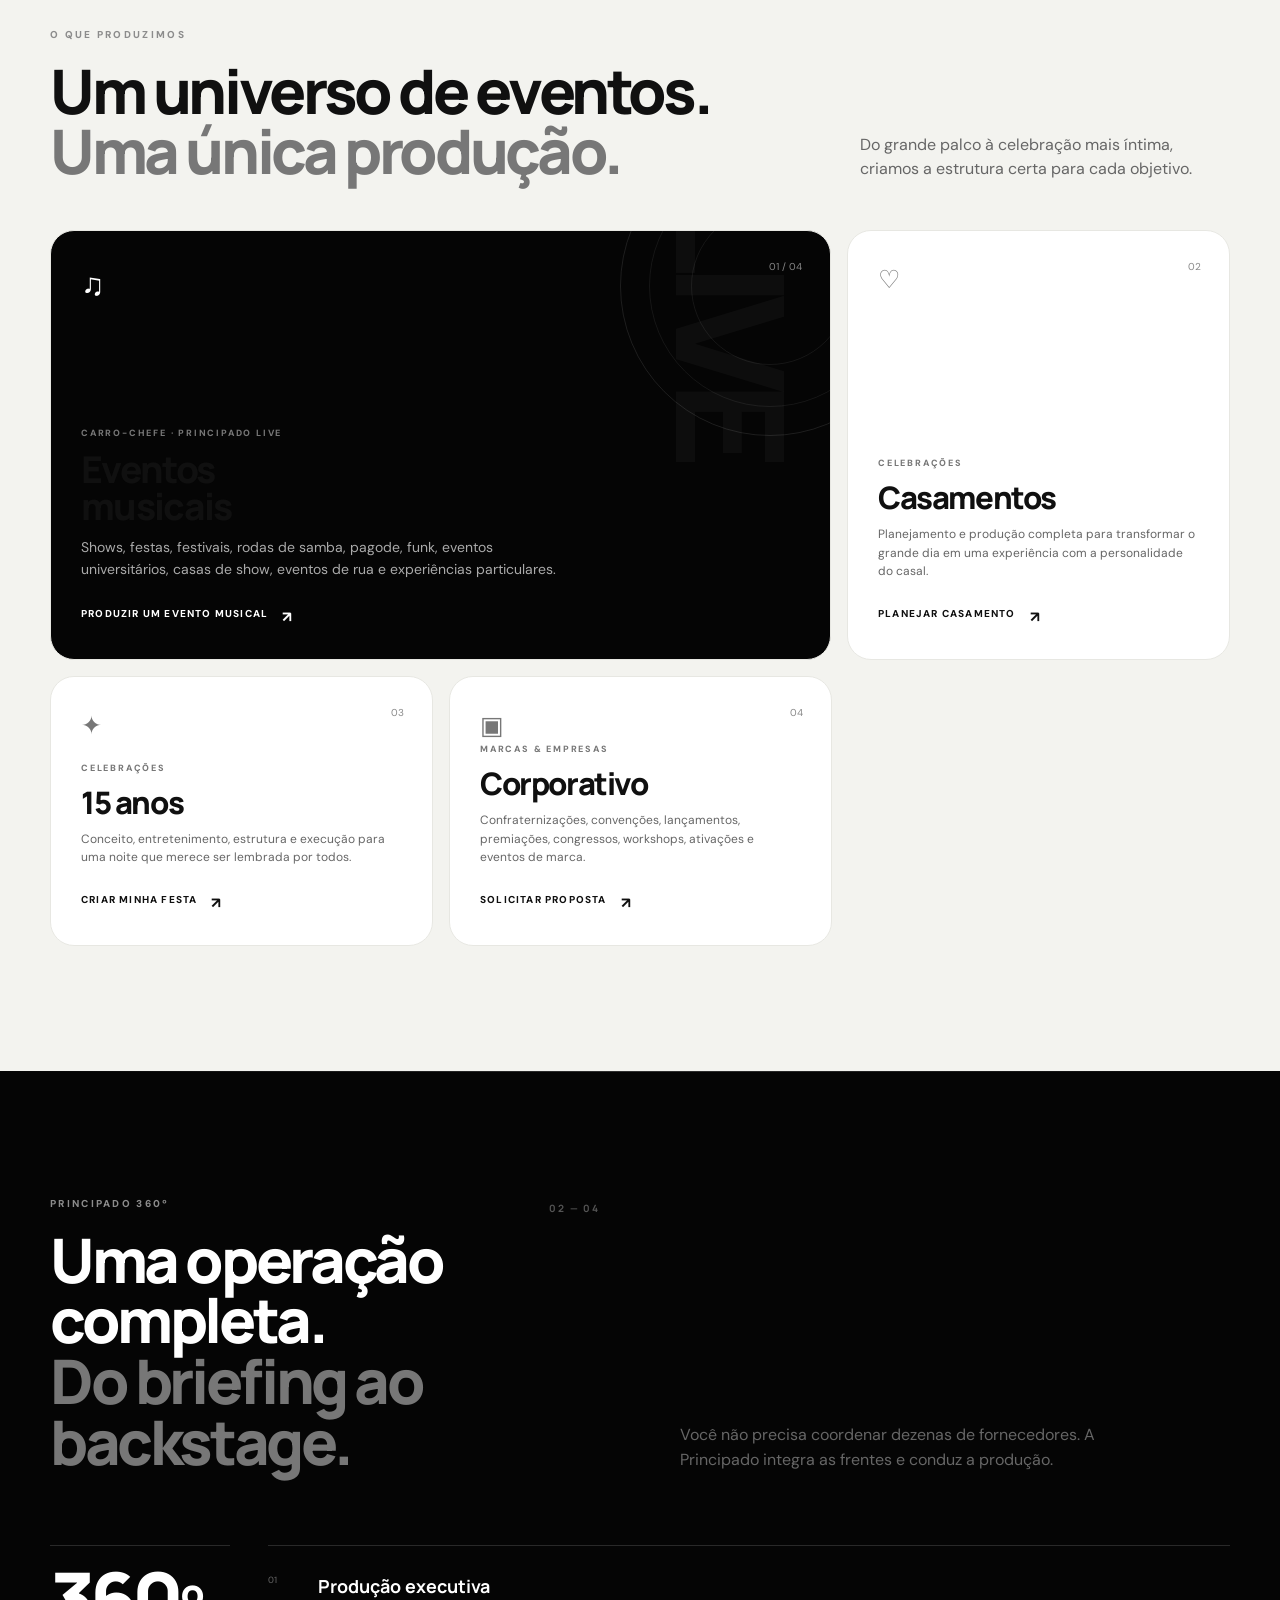
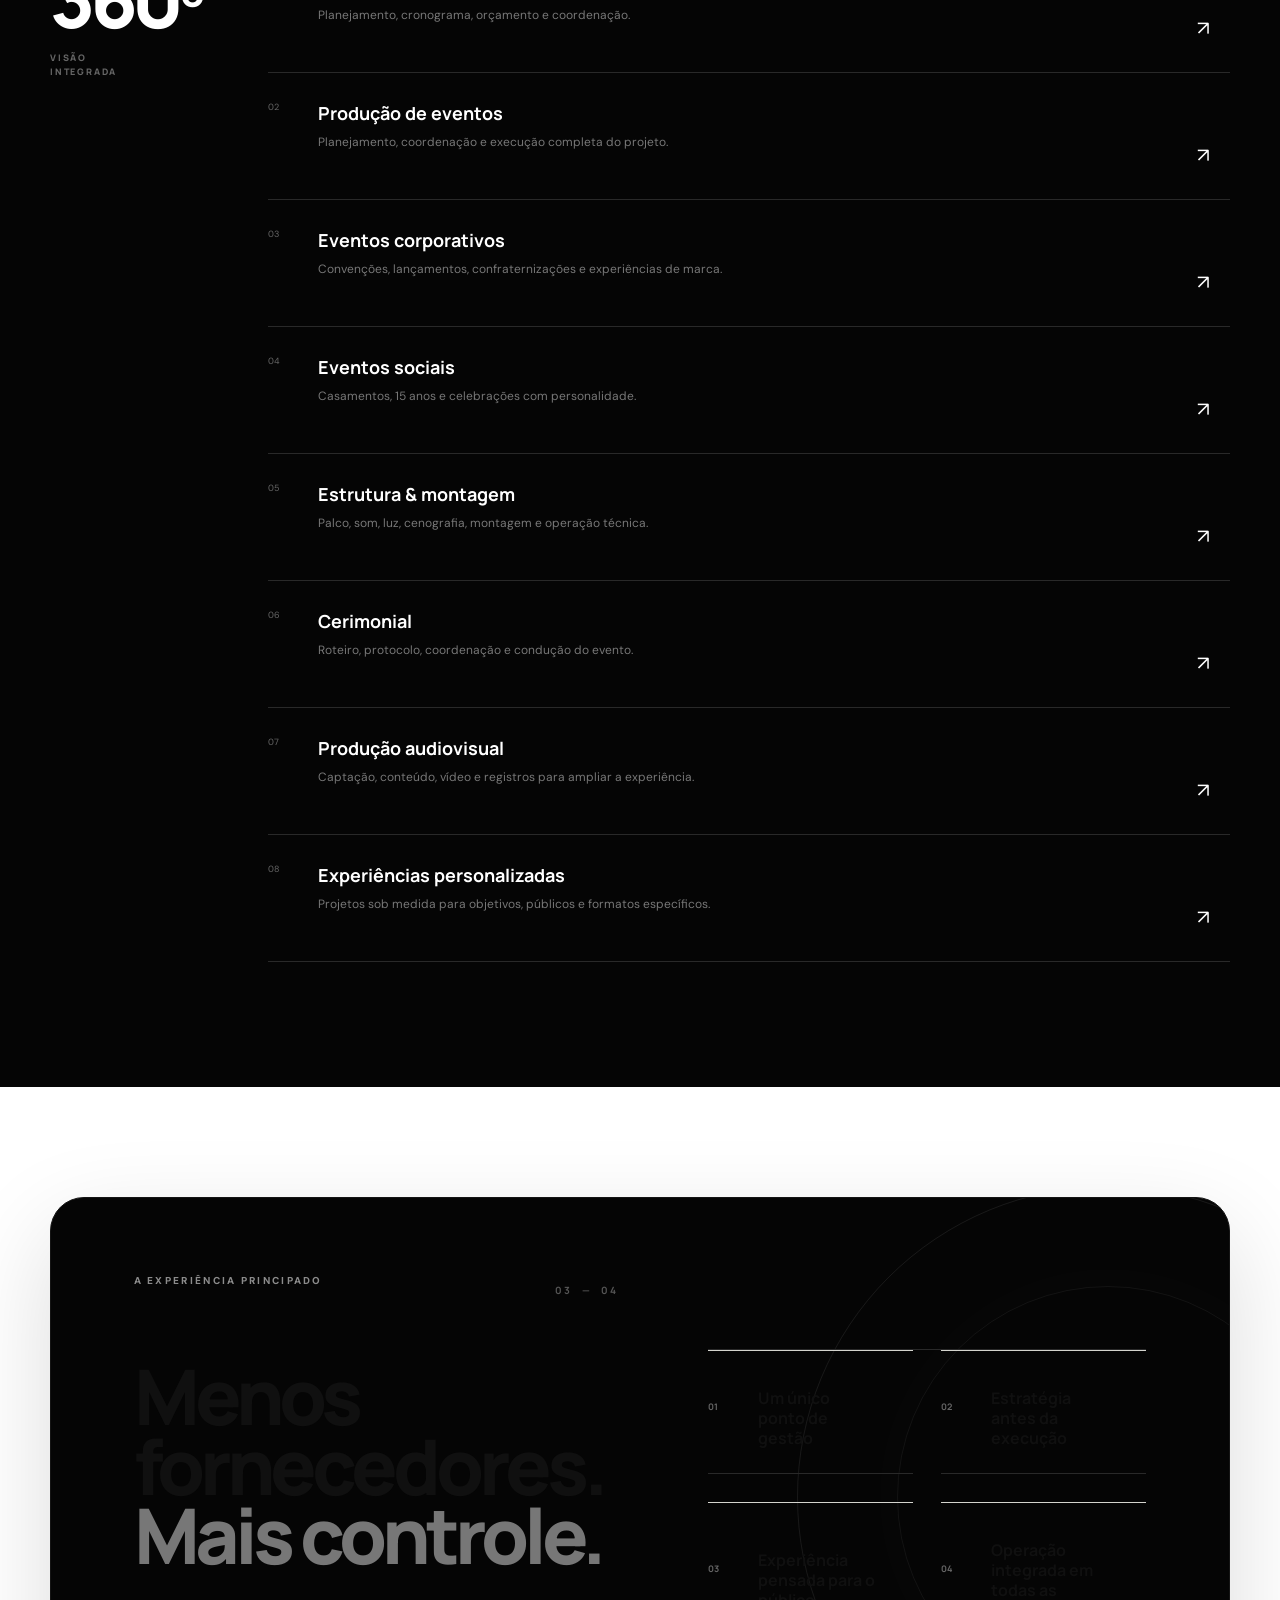
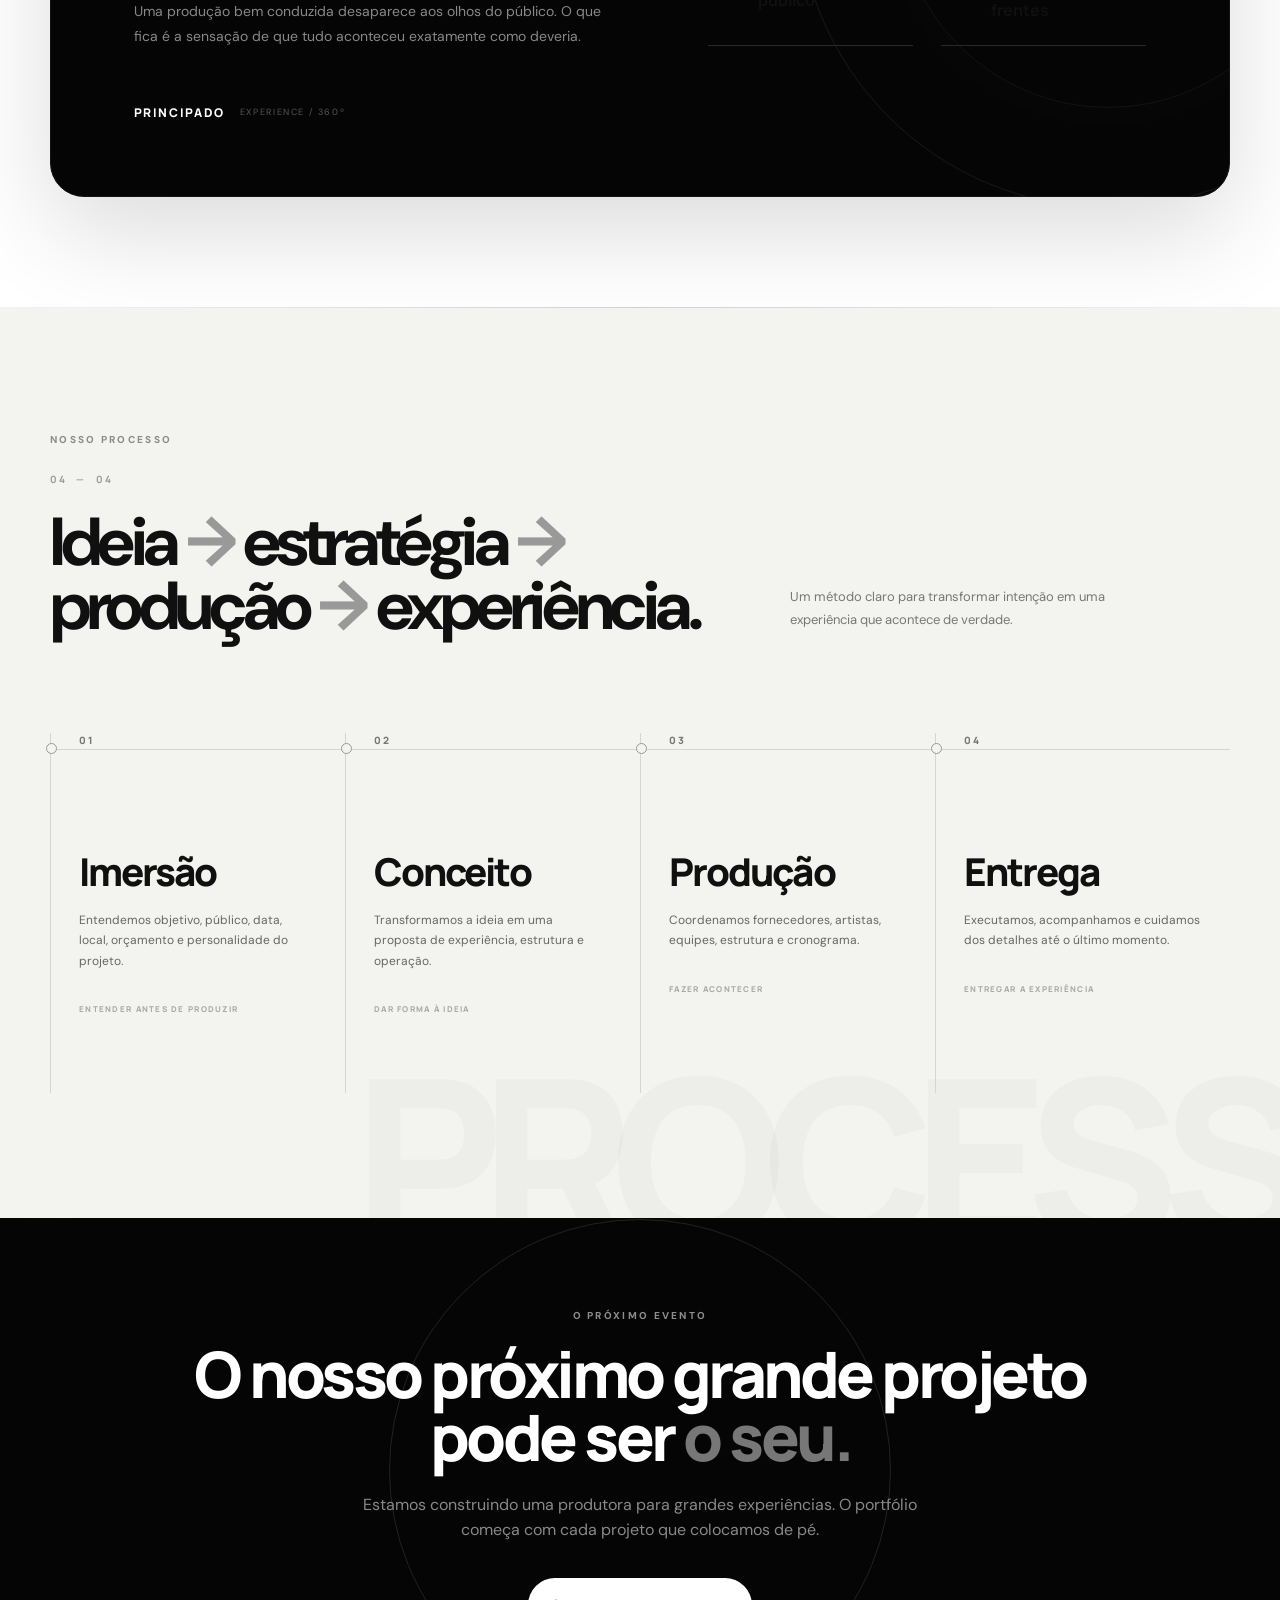
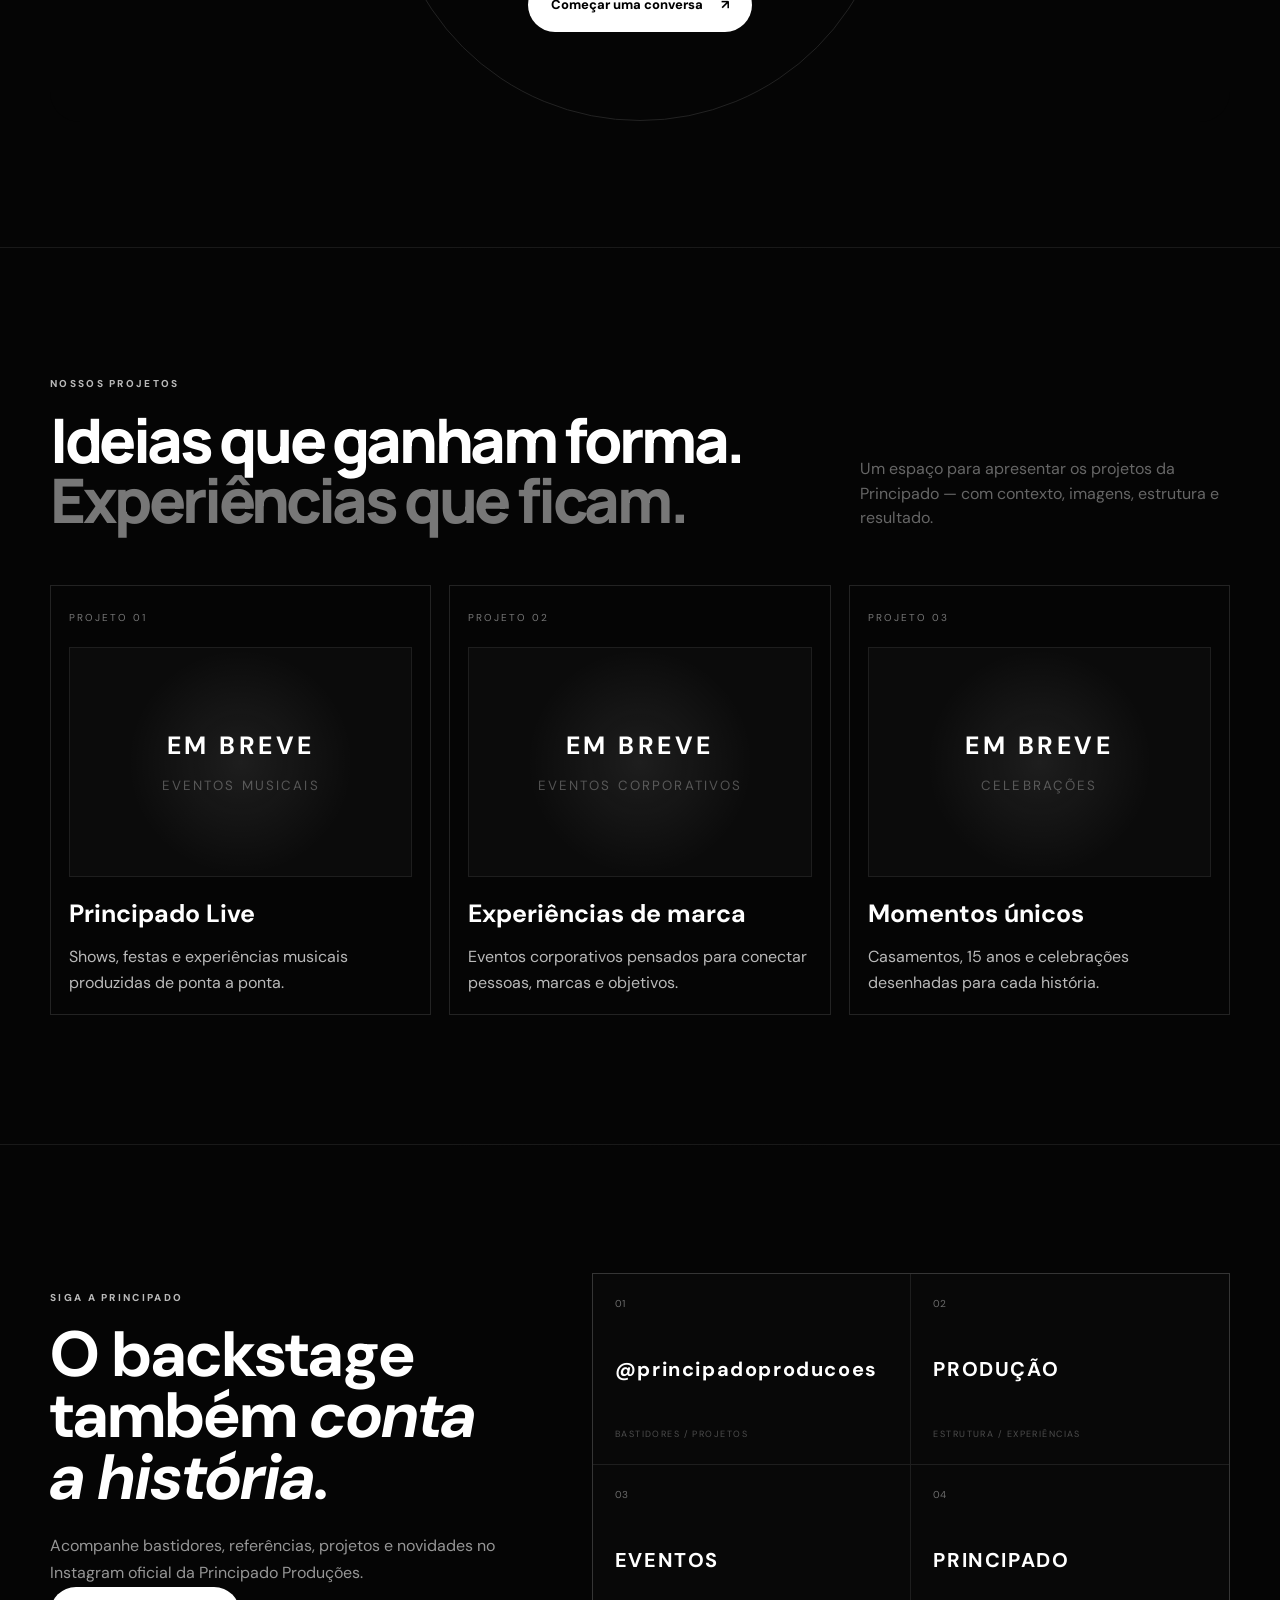
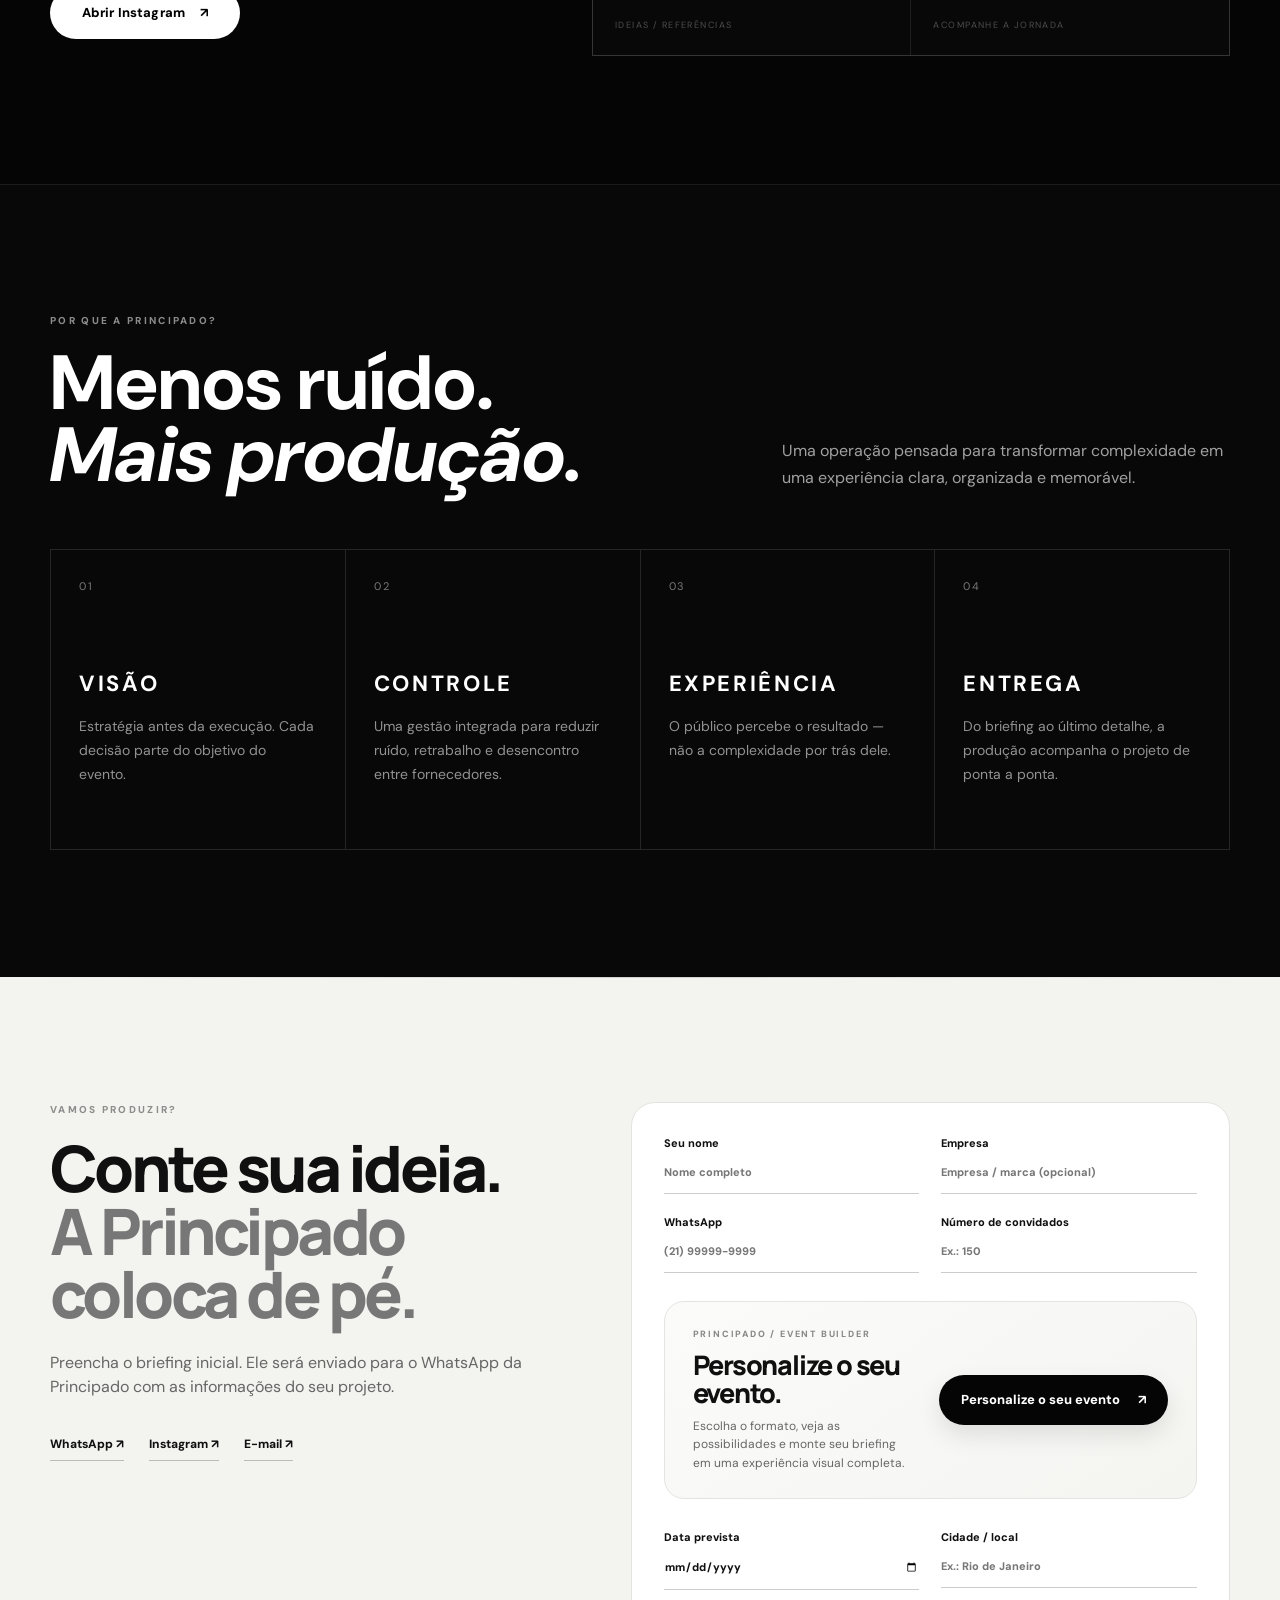
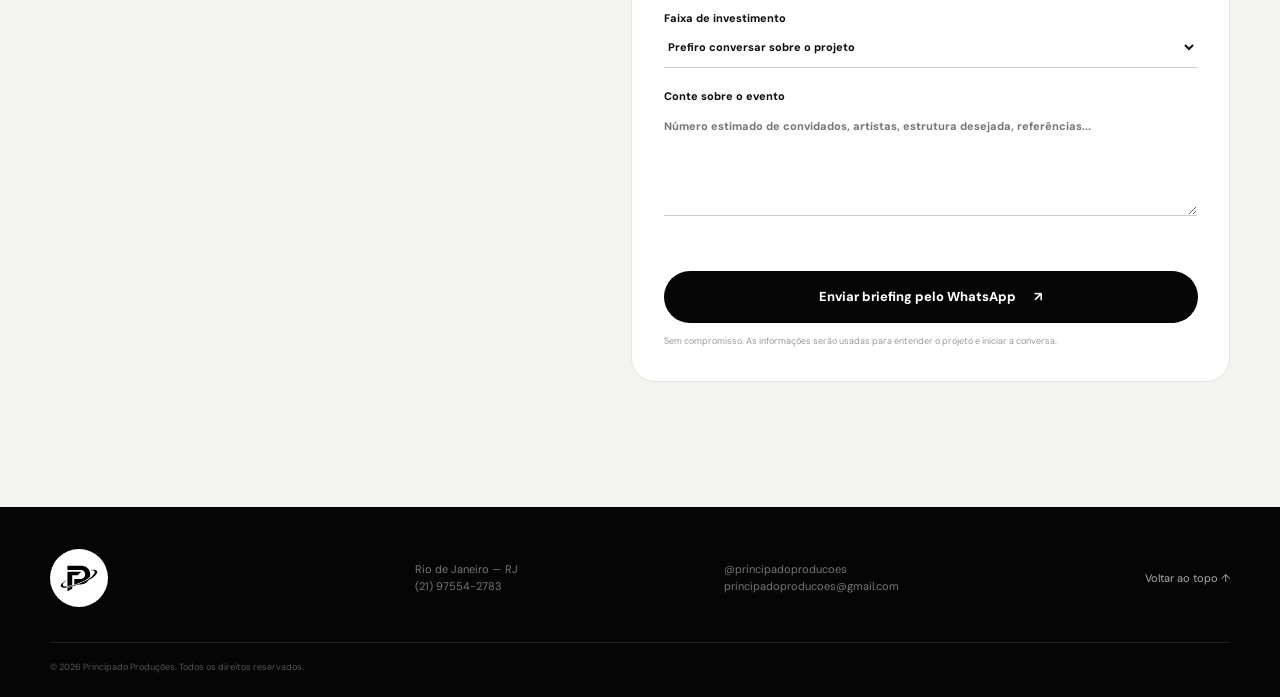
==== commit a61aebb8: "Atualizar CTA para Personalize o seu evento" ====
--- a/index.html
+++ b/index.html
@@ -162,10 +162,10 @@
 <div class="event-builder-cta">
   <div class="builder-cta-copy">
     <span class="kicker">PRINCIPADO / EVENT BUILDER</span>
-    <h3>Crie seu evento do seu jeito.</h3>
+    <h3>Personalize o seu evento.</h3>
     <p>Escolha o formato, veja as possibilidades e monte seu briefing em uma experiência visual completa.</p>
   </div>
-  <a class="button primary builder-cta-button" href="montar-evento.html" target="_blank" rel="noopener">Crie seu evento <b>↗</b></a>
+  <a class="button primary builder-cta-button" href="montar-evento.html" target="_blank" rel="noopener">Personalize o seu evento <b>↗</b></a>
 </div><div class="form-row"><label>Data prevista<input type="date" name="date"></label><label>Cidade / local<input name="location" placeholder="Ex.: Rio de Janeiro"></label></div><label>Faixa de investimento<select name="budget"><option value="" selected>Prefiro conversar sobre o projeto</option><option>Até R$ 30 mil</option><option>R$ 30 mil a R$ 60 mil</option><option>R$ 60 mil a R$ 100 mil</option><option>Acima de R$ 100 mil</option></select></label><label>Conte sobre o evento<textarea name="message" rows="5" placeholder="Número estimado de convidados, artistas, estrutura desejada, referências..."></textarea></label><div class="form-status" id="formStatus" role="status" aria-live="polite"></div><button class="button primary" type="submit">Enviar briefing pelo WhatsApp <b>↗</b></button><small>Sem compromisso. As informações serão usadas para entender o projeto e iniciar a conversa.</small></form>
     </div></section>
   </main>
--- a/style.css
+++ b/style.css
@@ -115,3 +115,60 @@
 
 /* Replace inline event builder with a clear visual configurator CTA */
 .event-builder-cta{margin:18px 0 24px;padding:24px;border:1px solid #ddd;border-radius:22px;background:#fff;display:flex;align-items:center;justify-content:space-between;gap:24px}.builder-cta-copy{max-width:620px}.builder-cta-copy .kicker{display:block;margin-bottom:7px}.builder-cta-copy h3{margin:0;font-size:24px;letter-spacing:-.03em}.builder-cta-copy p{margin:7px 0 0;color:#666;font-size:13px;line-height:1.5}.builder-cta-button{flex:0 0 auto;white-space:nowrap}.event-builder-cta .button.primary{background:#050505;color:#fff;border-color:#050505}.event-builder-cta .button.primary:hover{background:#222}@media(max-width:700px){.event-builder-cta{flex-direction:column;align-items:flex-start;padding:20px;border-radius:18px}.builder-cta-button{width:100%;justify-content:center}}
+
+/* Premium CTA inside the briefing form — balanced editorial layout. */
+.budget-form .event-builder-cta{
+  width:100%!important;
+  box-sizing:border-box!important;
+  display:grid!important;
+  grid-template-columns:minmax(0,1fr) auto!important;
+  align-items:center!important;
+  gap:32px!important;
+  margin:8px 0 30px!important;
+  padding:26px 28px!important;
+  border:1px solid #e4e4e0!important;
+  border-radius:20px!important;
+  background:linear-gradient(145deg,#fbfbfa 0%,#f4f4f1 100%)!important;
+}
+.budget-form .builder-cta-copy{min-width:0!important;max-width:none!important}
+.budget-form .builder-cta-copy .kicker{margin:0 0 9px!important;color:#888!important;font-size:9px!important;letter-spacing:.2em!important}
+.budget-form .builder-cta-copy h3{margin:0!important;color:#101010!important;font:800 clamp(22px,2.1vw,30px)/1.05 Manrope,sans-serif!important;letter-spacing:-.045em!important}
+.budget-form .builder-cta-copy p{margin:9px 0 0!important;max-width:440px!important;color:#666!important;font-size:12px!important;line-height:1.55!important}
+.budget-form .builder-cta-button{
+  width:auto!important;
+  min-width:178px!important;
+  flex:none!important;
+  padding:15px 22px!important;
+  border-radius:999px!important;
+  white-space:nowrap!important;
+  box-shadow:0 10px 24px rgba(0,0,0,.10)!important;
+}
+.budget-form .event-builder-cta .button.primary{background:#050505!important;color:#fff!important}
+.budget-form .event-builder-cta .button.primary:hover{background:#202020!important;transform:translateY(-2px)!important}
+@media(max-width:900px){
+  .budget-form .event-builder-cta{grid-template-columns:1fr!important;gap:18px!important}
+  .budget-form .builder-cta-button{width:100%!important}
+}
+@media(max-width:700px){
+  .budget-form .event-builder-cta{padding:21px!important;border-radius:18px!important;margin:4px 0 24px!important}
+  .budget-form .builder-cta-copy h3{font-size:24px!important}
+}
+
+/* Instagram CTA — premium breathing room and balanced proportions. */
+.instagram-section .instagram-copy .button,
+.instagram-section .instagram-copy a[href*="instagram"]{
+  min-width:190px!important;
+  padding:15px 26px!important;
+  gap:12px!important;
+  justify-content:center!important;
+  white-space:nowrap!important;
+  border-radius:999px!important;
+  box-sizing:border-box!important;
+  letter-spacing:.01em!important;
+}
+.instagram-section .instagram-copy .button b,
+.instagram-section .instagram-copy a[href*="instagram"] b{margin-left:3px!important}
+@media(max-width:600px){
+  .instagram-section .instagram-copy .button,
+  .instagram-section .instagram-copy a[href*="instagram"]{width:100%!important;min-width:0!important}
+}
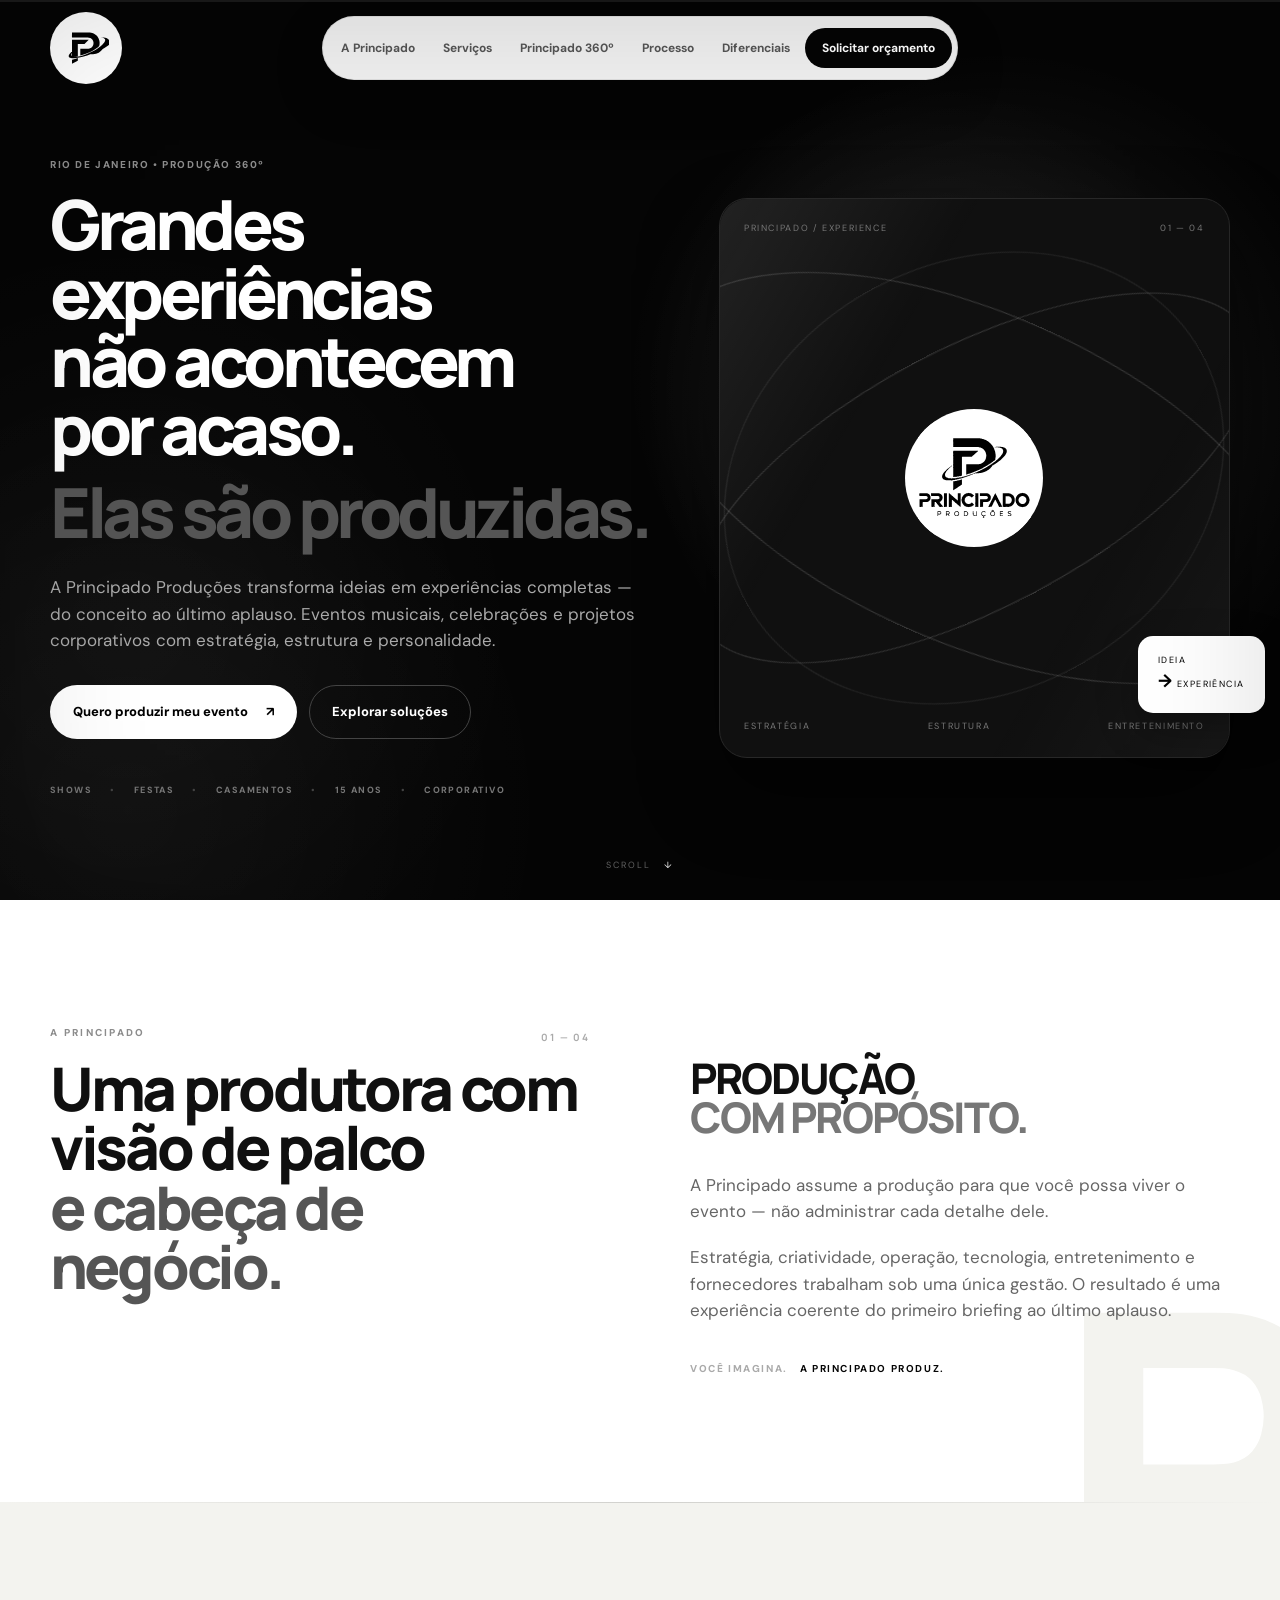
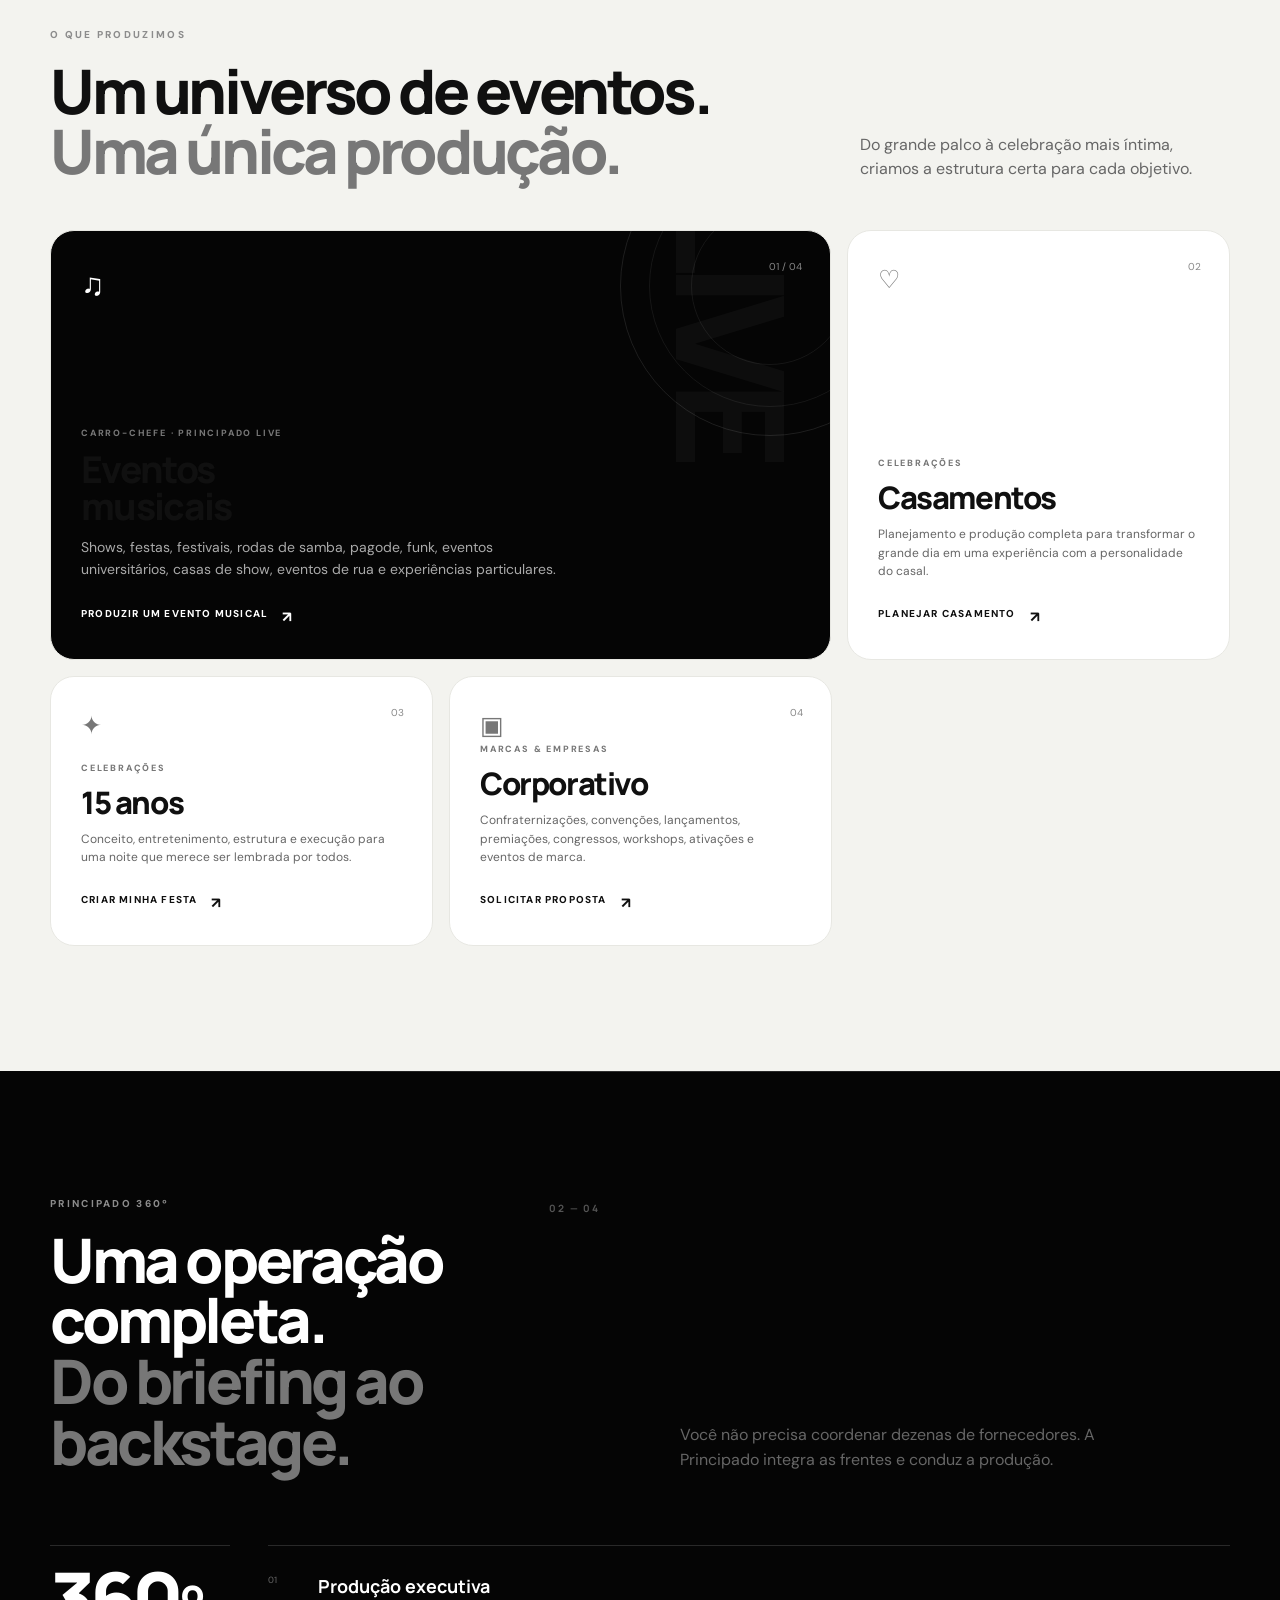
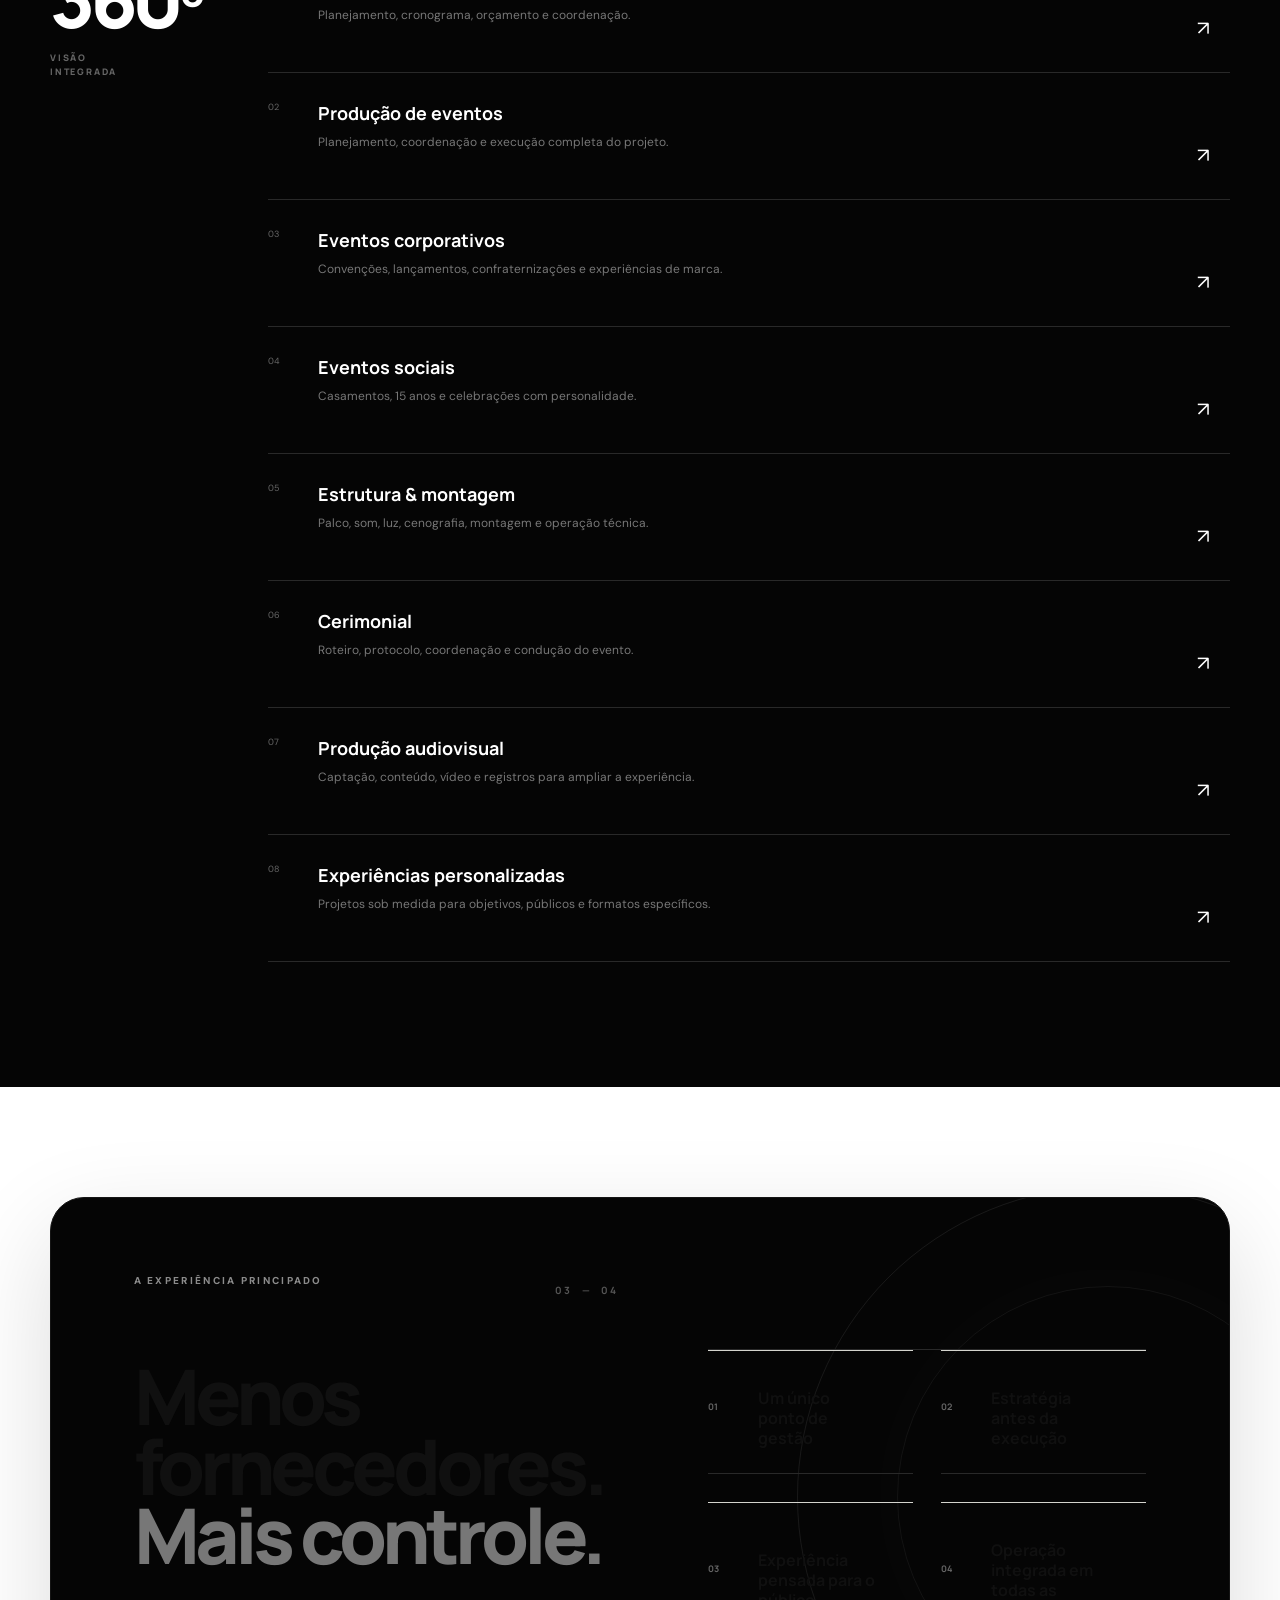
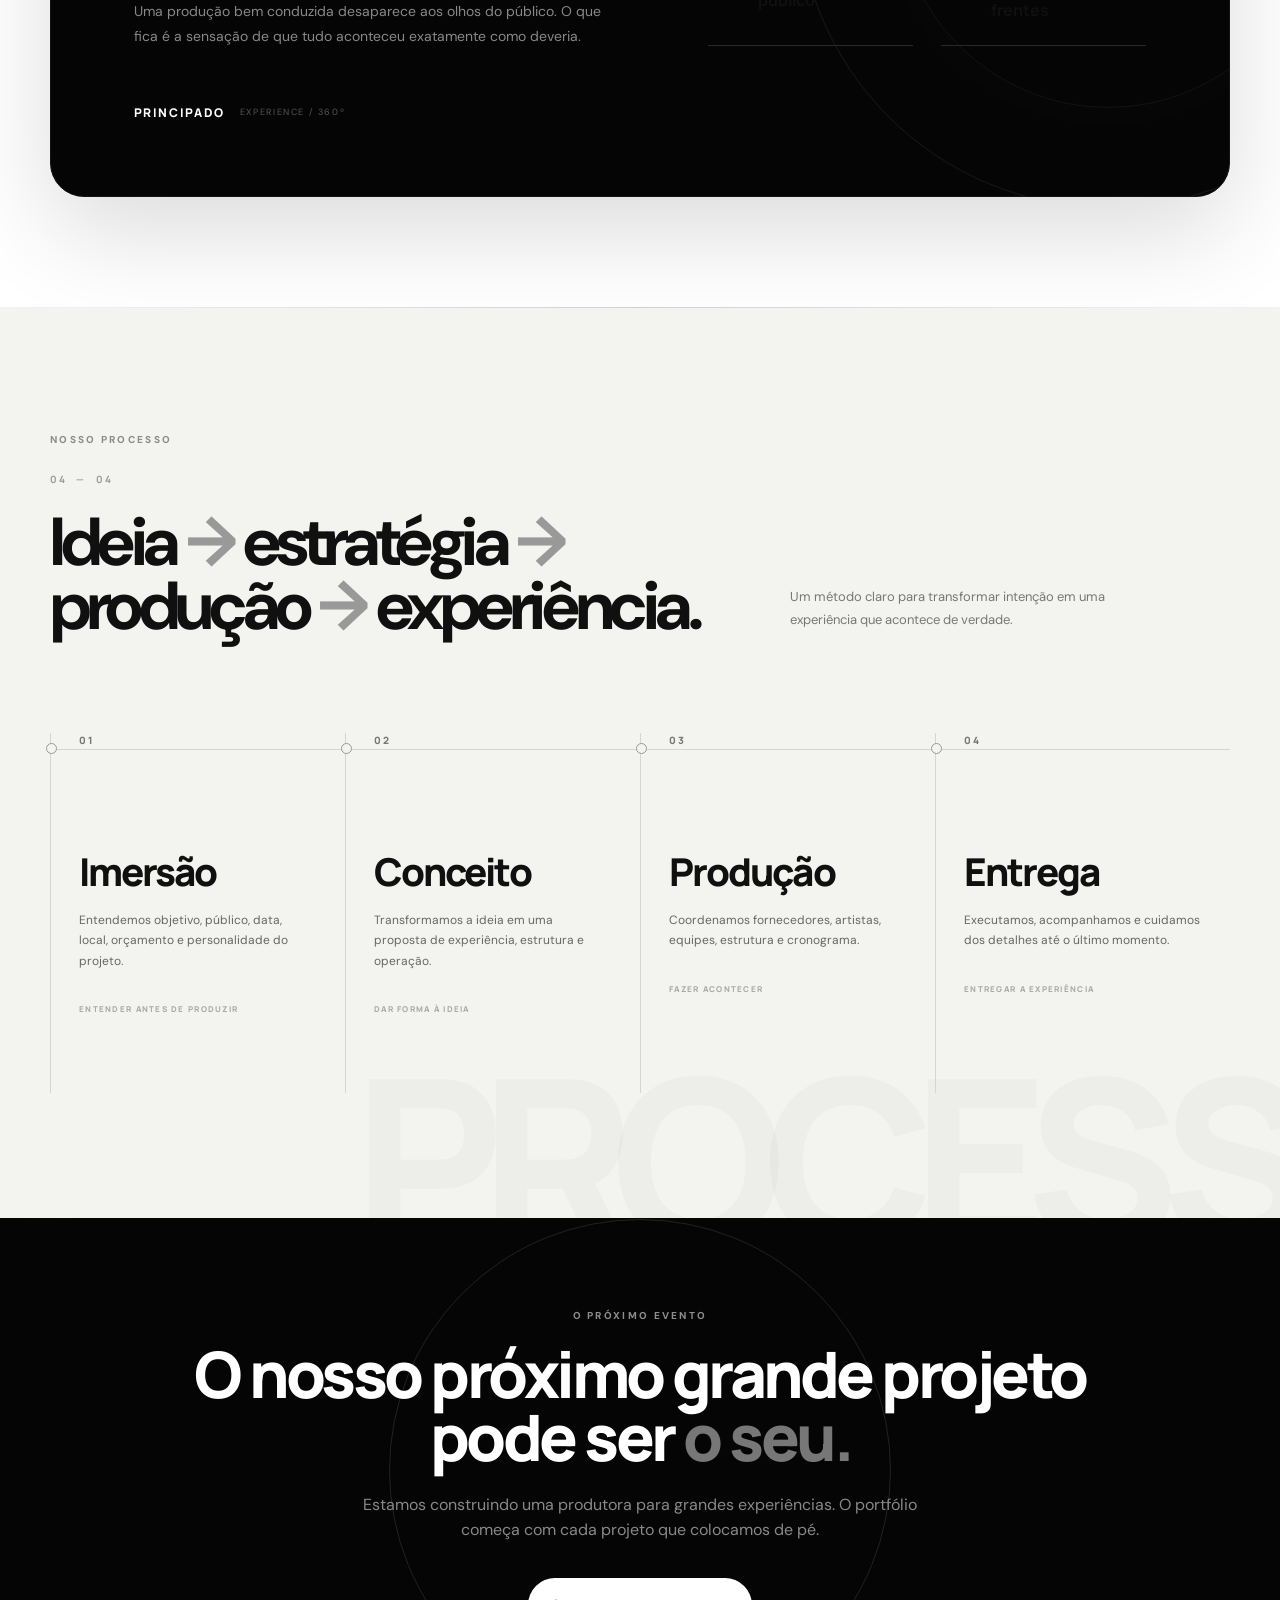
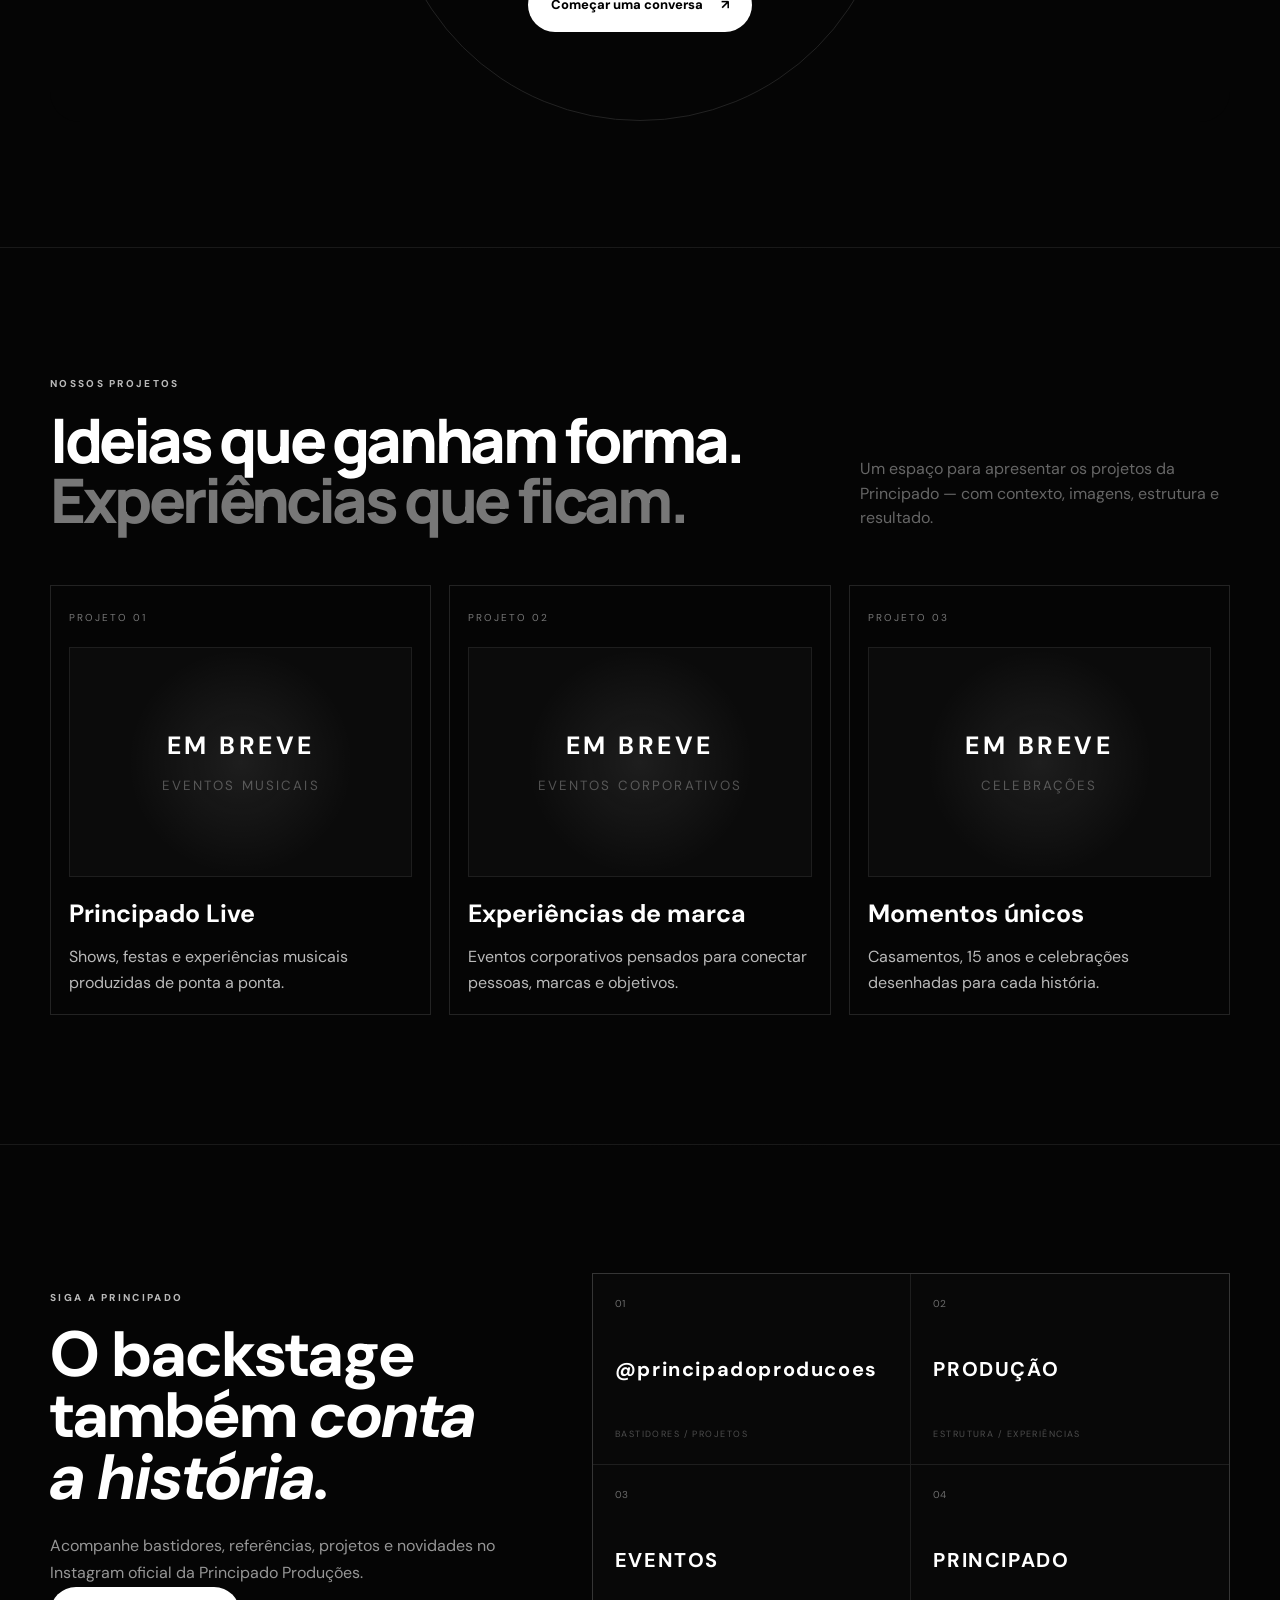
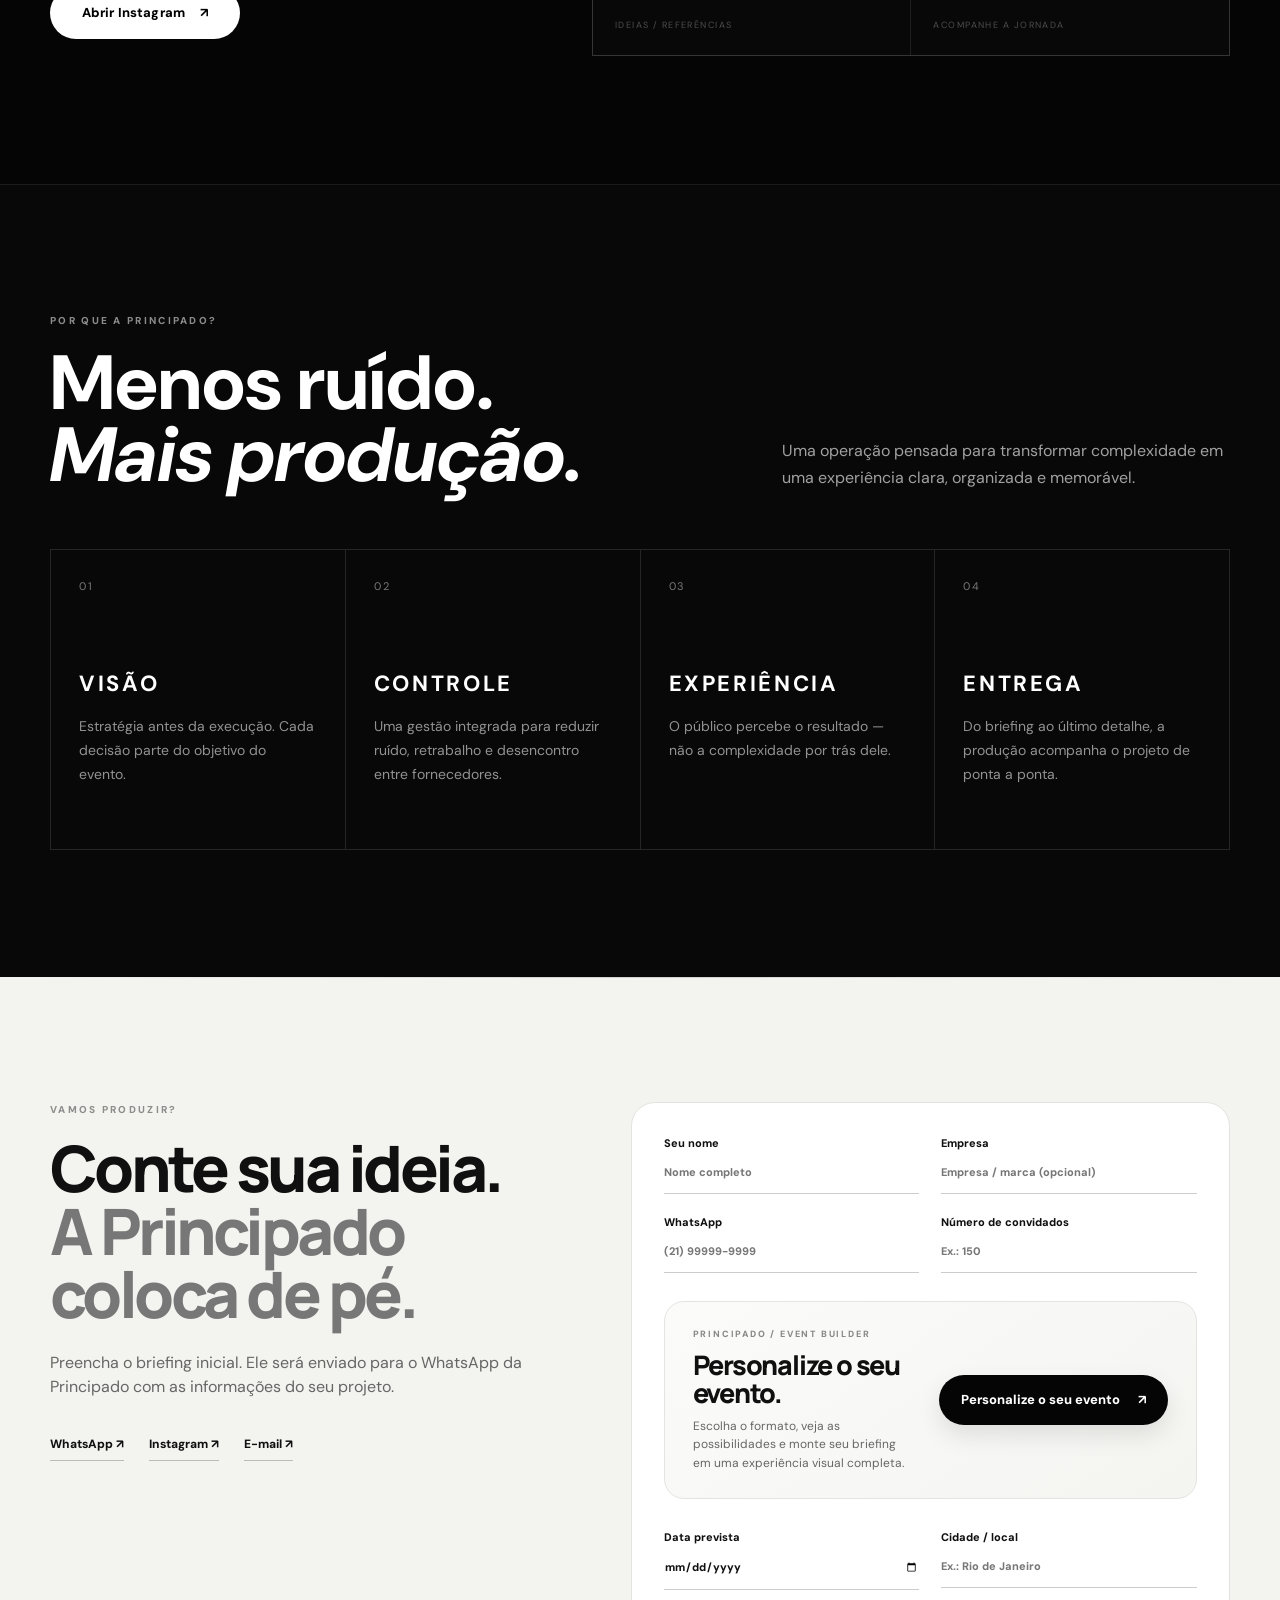
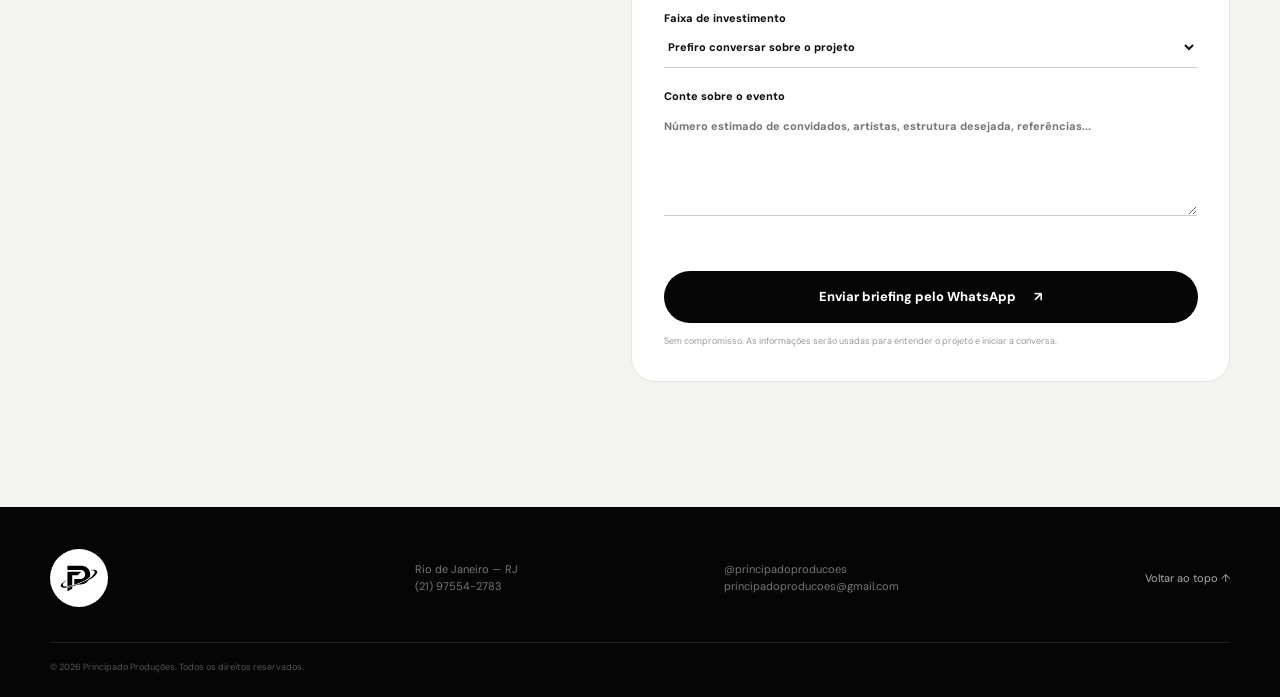
==== commit dfd58c41: "Remover opção de login da página principal" ====
--- a/index.html
+++ b/index.html
@@ -39,7 +39,6 @@
       <button class="menu-toggle" aria-label="Abrir menu" aria-expanded="false">
         <span></span><span></span><span></span>
       </button>
-      <a class="login-link" href="https://principadodashboardproducoes.vercel.app/" aria-label="Login do painel Principado Produções">LOGIN</a>
       <nav class="nav-links">
         <a href="#principado">A Principado</a>
         <a href="#servicos">Serviços</a>
